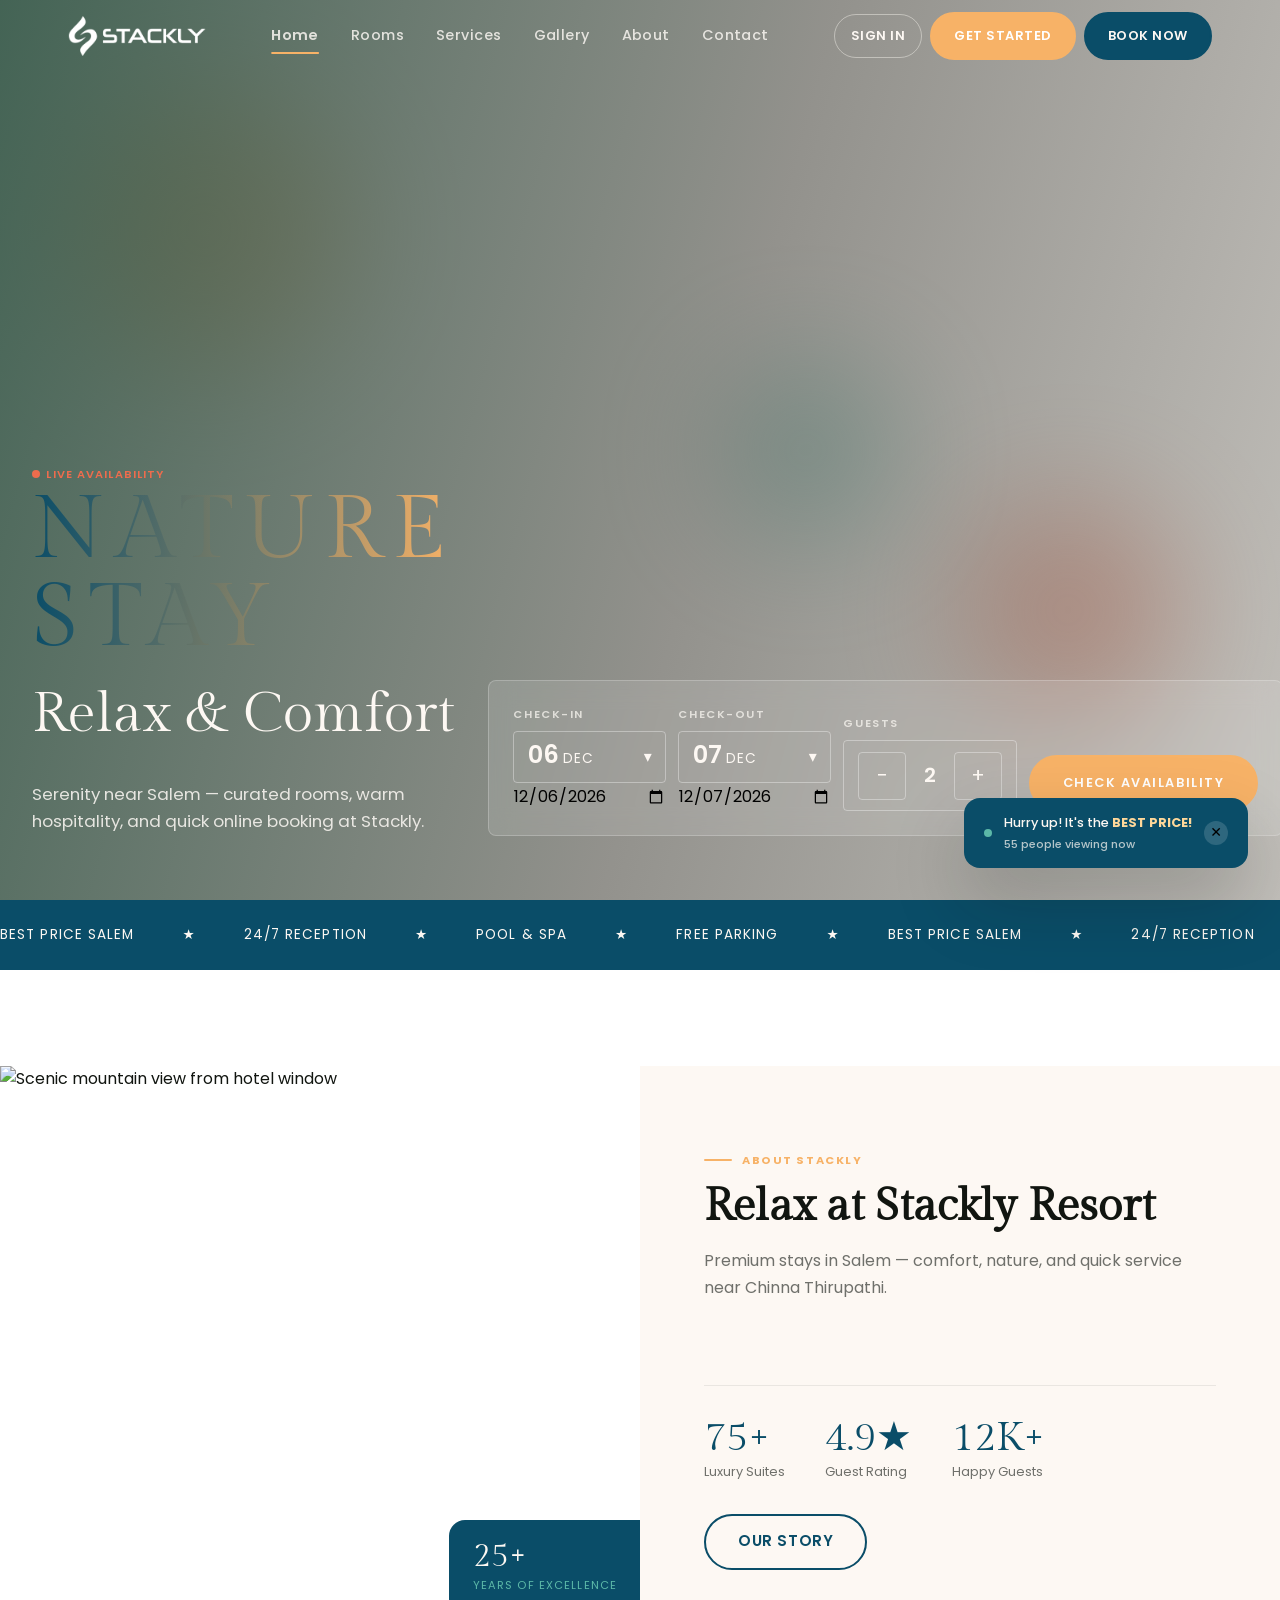
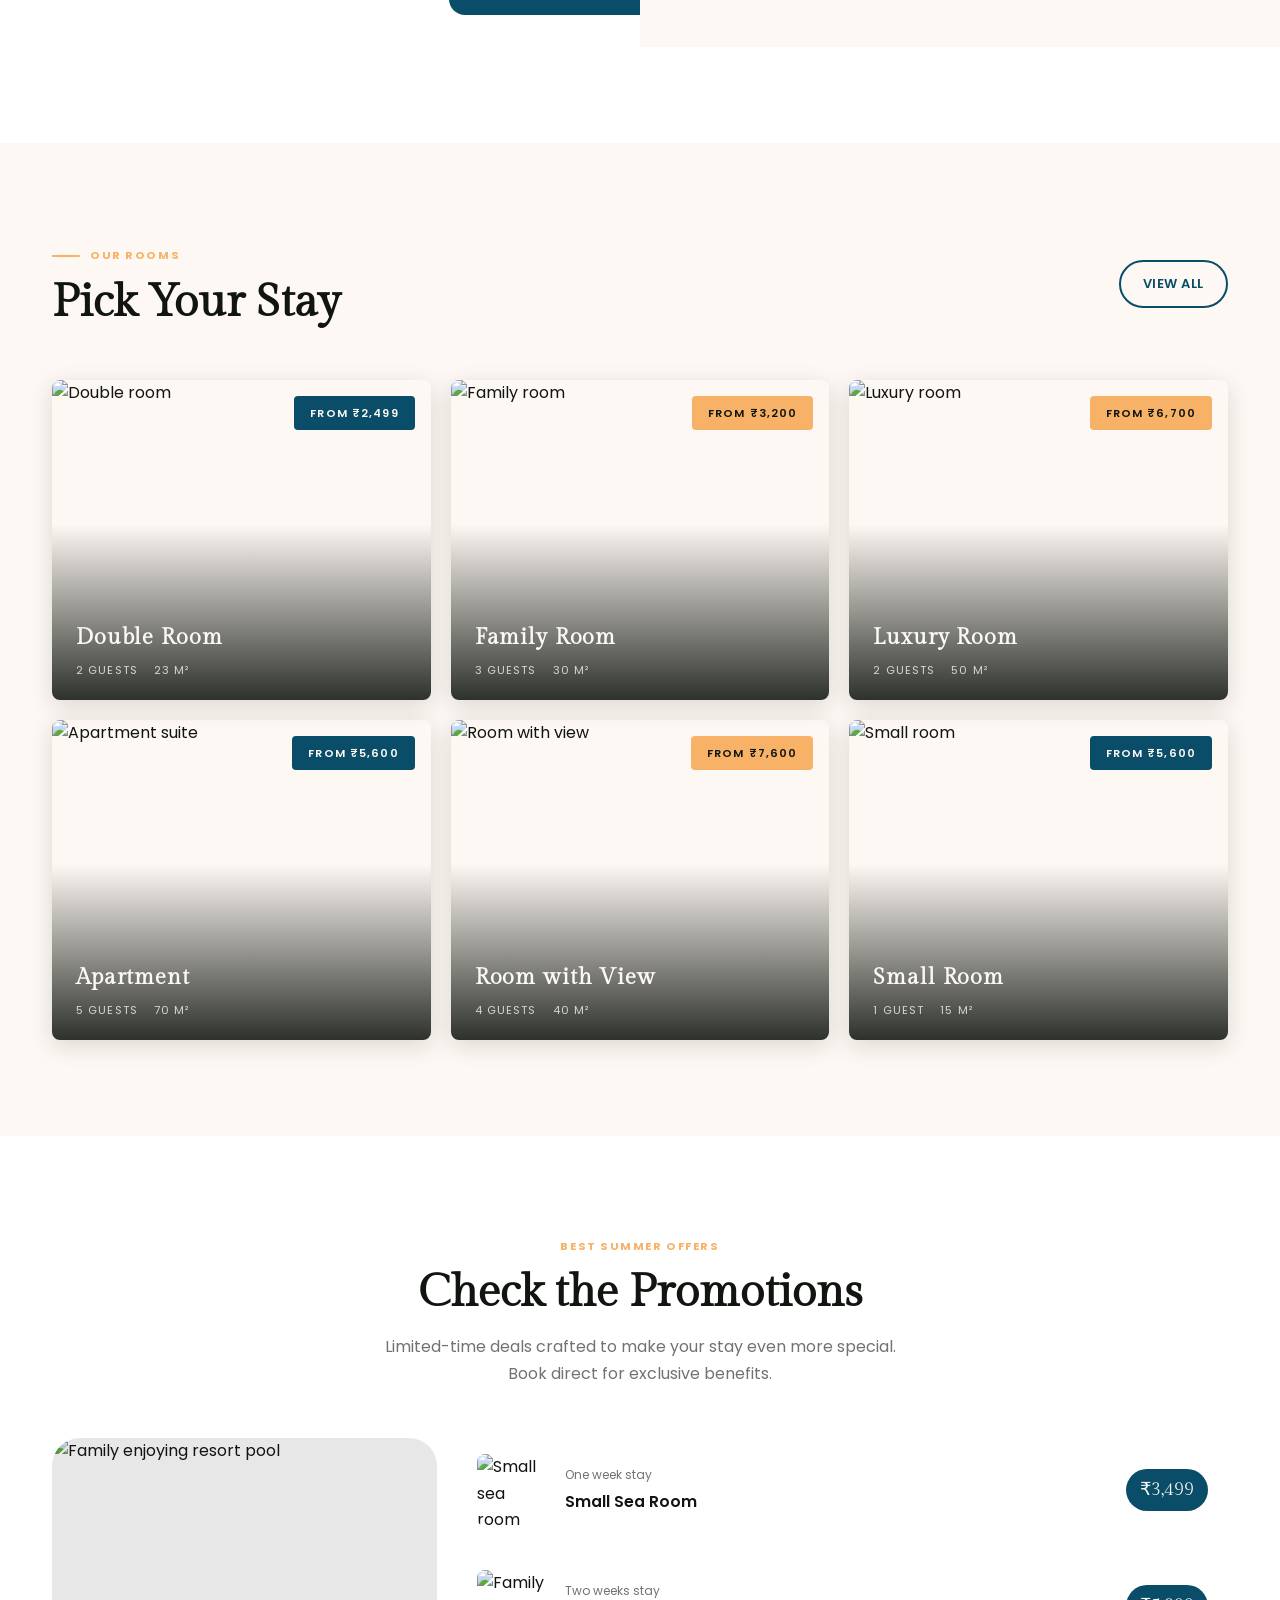
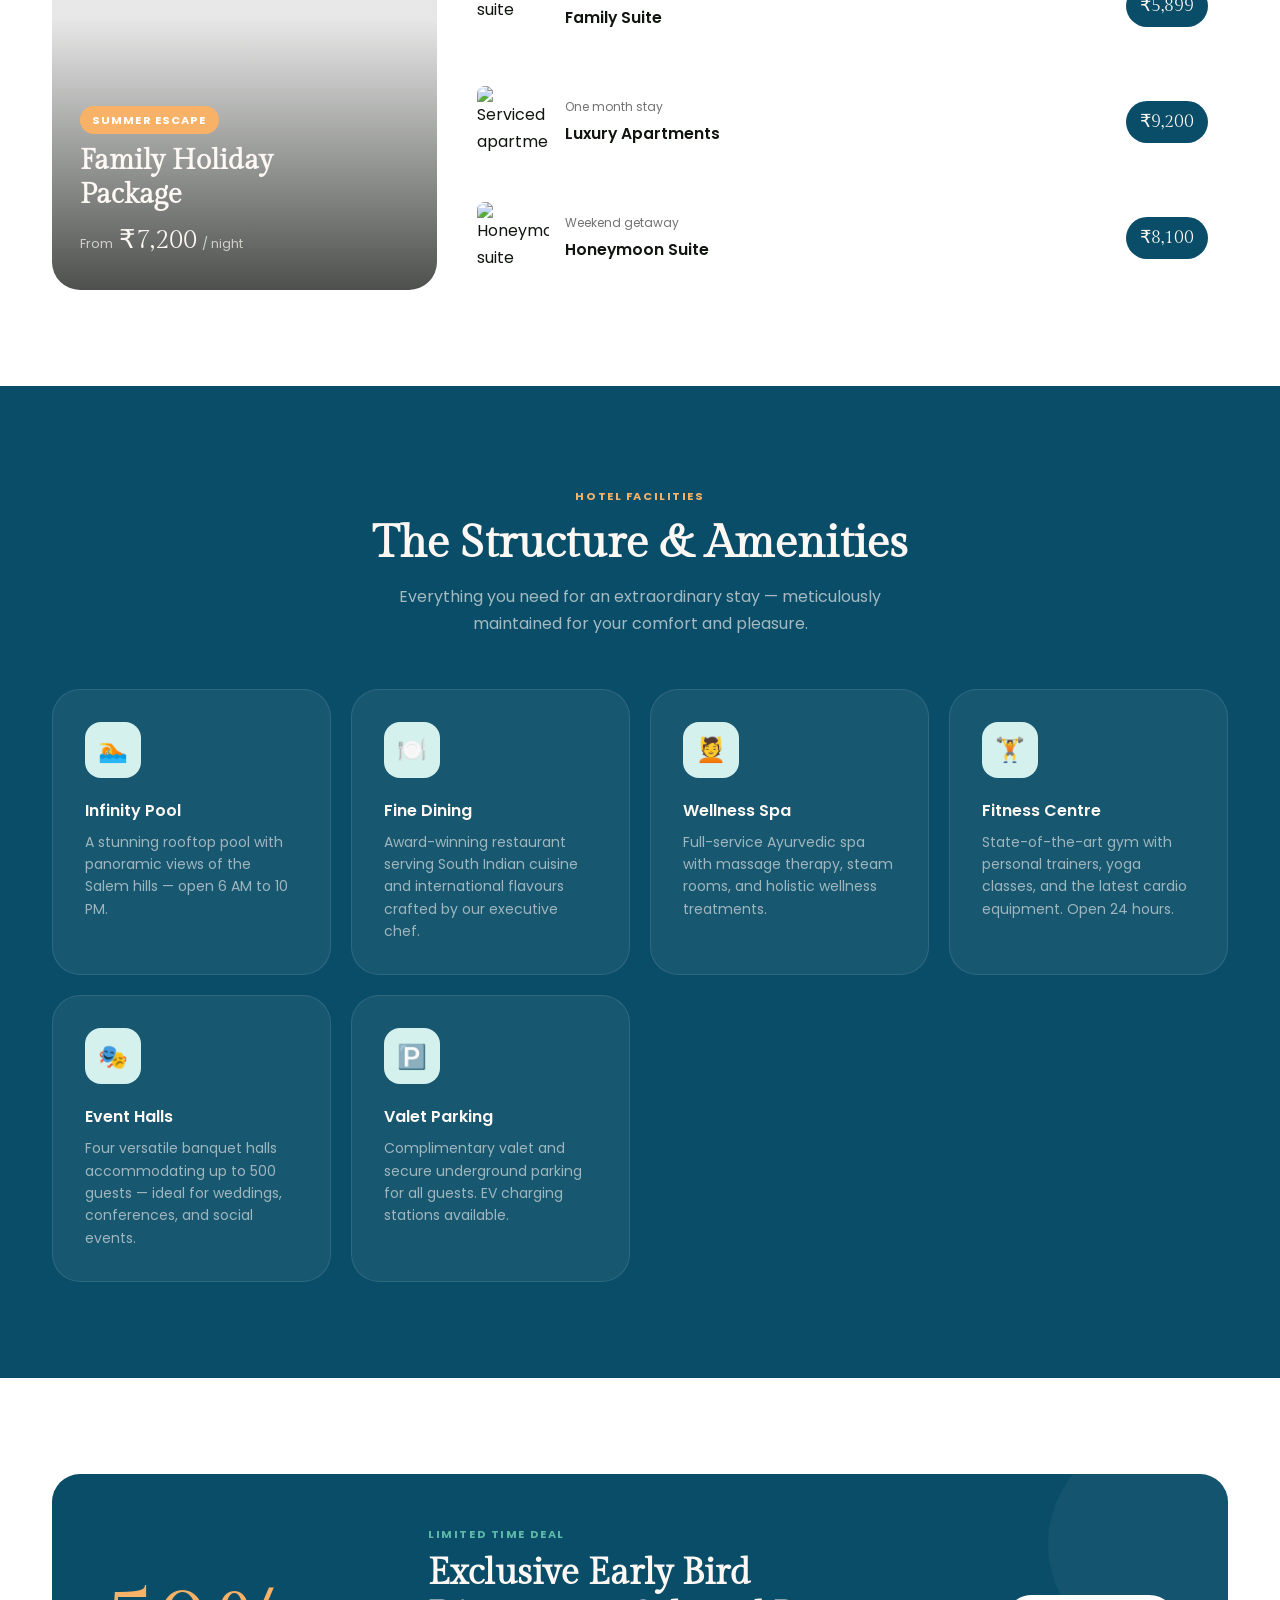
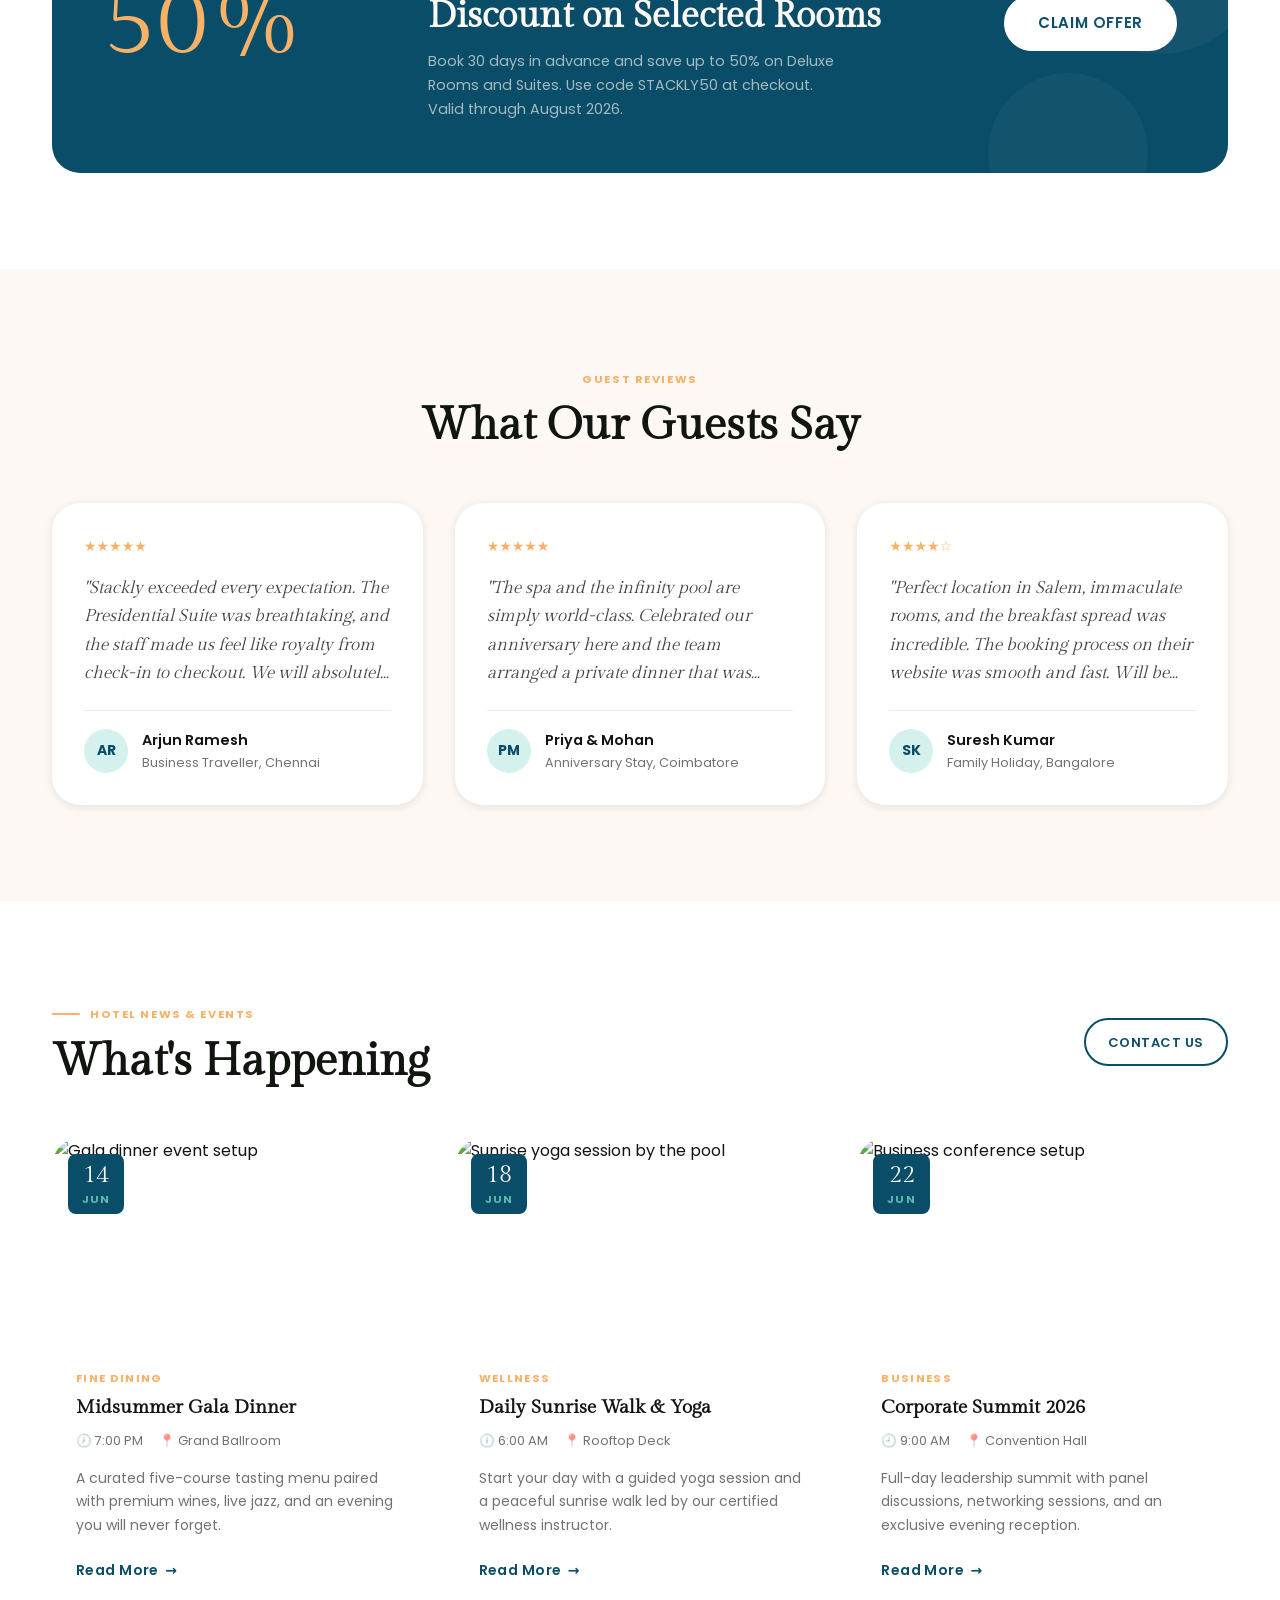
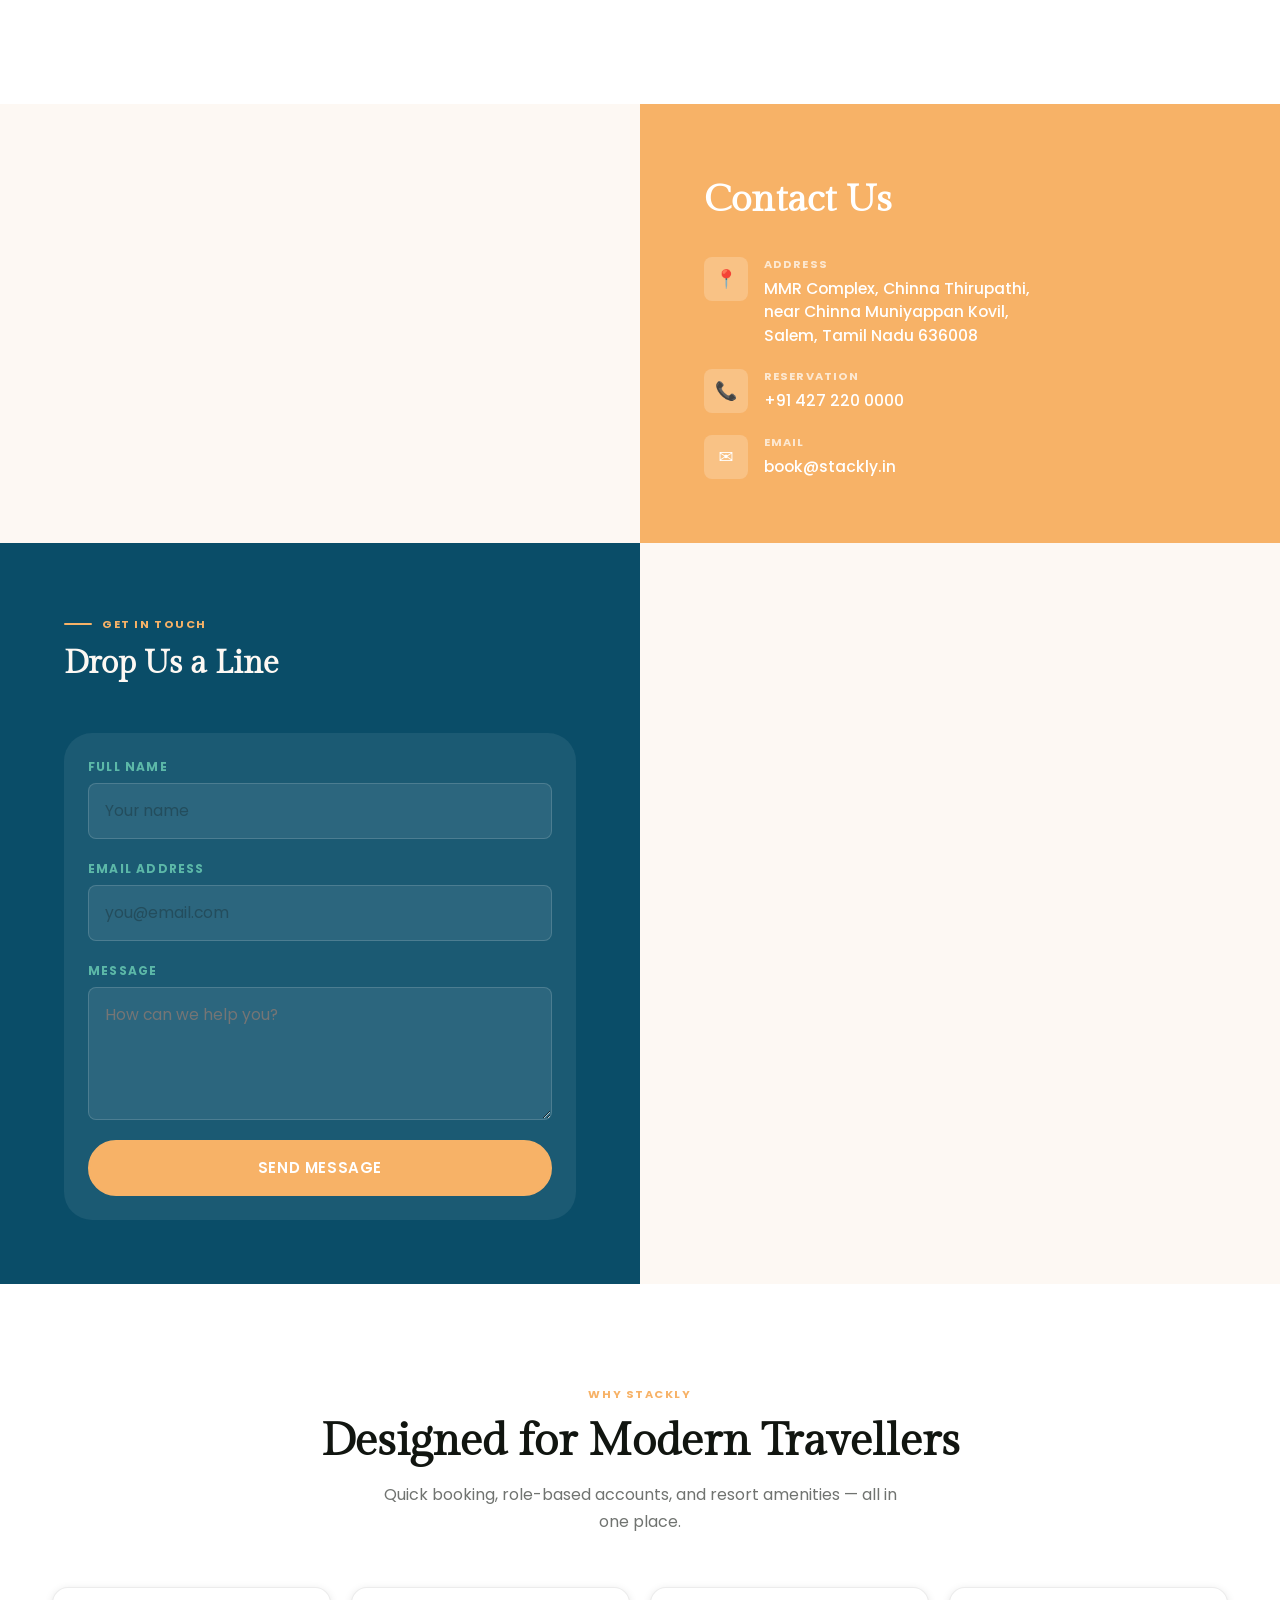
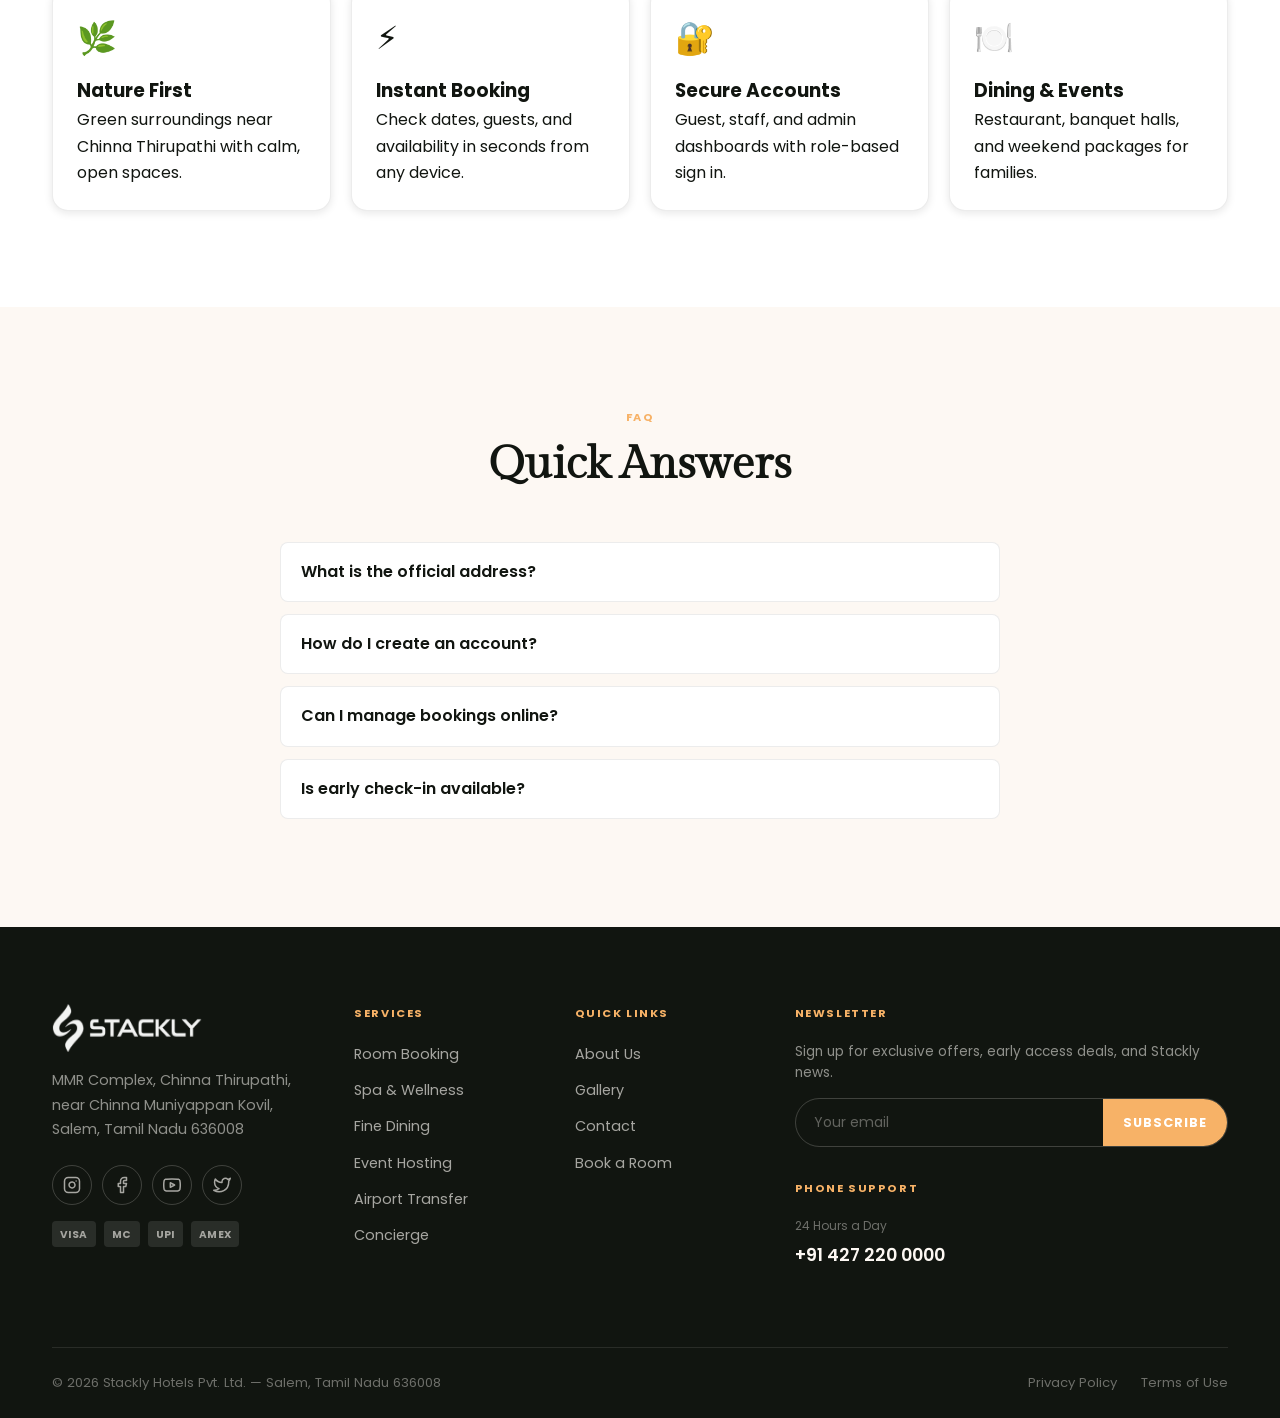
==== index.html @ 22159523 "Add files via upload" ====
<!DOCTYPE html>
<html lang="en">
<head>
  <meta charset="UTF-8" />
  <meta name="viewport" content="width=device-width, initial-scale=1.0" />
  <meta name="description" content="Stackly — Luxury hotel booking in Salem. Experience world-class comfort, fine dining, and curated stays at the best price guaranteed." />
  <meta name="theme-color" content="#0A4D68" />
  <title>Stackly — Luxury Hotel Booking, Salem</title>

  <!-- Preconnect fonts -->
  <link rel="preconnect" href="https://fonts.googleapis.com" />
  <link rel="preconnect" href="https://fonts.gstatic.com" crossorigin />

  <!-- CSS -->
  <link rel="stylesheet" href="style.css" />

  <!-- Favicon placeholder -->
  <link rel="icon" href="assets/logo.webp" type="image/webp" />

  <!-- Open Graph -->
  <meta property="og:title" content="Stackly — Luxury Hotel Booking" />
  <meta property="og:description" content="Premium stays in Salem. Book direct for the best price." />
  <meta property="og:image" content="assets/og-cover.jpg" />
  <meta property="og:type" content="website" />
</head>
<body>

<!-- ══════════════════════════════════════
     PAGE LOADER
════════════════════════════════════════ -->
<div class="page-loader" id="pageLoader" aria-hidden="true">
  <a href="index.html"><img class="page-loader__logo-img" src="assets/logo.webp" alt="Stackly" width="150" height="48" /></a>
  <div class="page-loader__bar">
    <div class="page-loader__fill"></div>
  </div>
</div>

<!-- ══════════════════════════════════════
     SCROLL PROGRESS
════════════════════════════════════════ -->
<div class="scroll-progress" id="scrollProgress" aria-hidden="true"></div>

<!-- ══════════════════════════════════════
     NAVBAR
════════════════════════════════════════ -->
<header class="navbar transparent" id="navbar" role="banner">
  <div class="navbar__inner">

    <!-- Logo -->
    <a href="index.html" class="navbar__logo" aria-label="Stackly — Home">
      <img src="assets/logo.webp" alt="Stackly" width="150" height="48" />
    </a>

    <!-- Desktop Nav -->
    <nav class="navbar__nav" aria-label="Primary navigation">
      <a href="index.html"    class="navbar__link active">Home</a>
      <a href="rooms.html"    class="navbar__link">Rooms</a>
      <a href="services.html" class="navbar__link">Services</a>
      <a href="gallery.html"  class="navbar__link">Gallery</a>
      <a href="about.html"    class="navbar__link">About</a>
      <a href="contact.html"  class="navbar__link">Contact</a>
    </nav>

    <!-- Desktop CTA + Auth -->
    <div class="navbar__cta navbar__auth" id="navAuthGuest">
      <a href="login.html" class="btn btn--ghost-nav btn--sm">Sign In</a>
      <a href="signup.html" class="btn btn--accent btn--sm">Get Started</a>
      <a href="booking.html" class="btn btn--primary btn--sm">Book Now</a>
    </div>
    <div class="navbar__auth navbar__user" id="navAuthUser">
      <span class="navbar__user-pill" id="navRolePill">guest</span>
      <a href="dashboard.html" class="btn btn--accent btn--sm" id="navDashboardLink">Dashboard</a>
      <button type="button" class="btn btn--ghost-nav btn--sm" id="navLogoutBtn">Logout</button>
    </div>

    <!-- Hamburger (mobile) -->
    <button class="navbar__burger" id="burgerBtn" aria-label="Open menu" aria-expanded="false" aria-controls="navOverlay">
      <span></span>
      <span></span>
      <span></span>
    </button>

  </div>
</header>

<!-- ══════════════════════════════════════
     MOBILE FULL-SCREEN OVERLAY
════════════════════════════════════════ -->
<div class="nav-overlay" id="navOverlay" role="dialog" aria-modal="true" aria-label="Navigation menu">
  <nav>
    <ul class="nav-overlay__list">
      <li class="nav-overlay__item">
        <a href="index.html"    class="nav-overlay__link">Home         <span>01</span></a>
      </li>
      <li class="nav-overlay__item">
        <a href="rooms.html"    class="nav-overlay__link">Rooms        <span>02</span></a>
      </li>
      <li class="nav-overlay__item">
        <a href="services.html" class="nav-overlay__link">Services     <span>03</span></a>
      </li>
      <li class="nav-overlay__item">
        <a href="gallery.html"  class="nav-overlay__link">Gallery      <span>04</span></a>
      </li>
      <li class="nav-overlay__item">
        <a href="about.html"    class="nav-overlay__link">About        <span>05</span></a>
      </li>
      <li class="nav-overlay__item">
        <a href="contact.html"  class="nav-overlay__link">Contact      <span>06</span></a>
      </li>
    </ul>
  </nav>
  <div class="nav-overlay__footer">
    <p>MMR Complex, Chinna Thirupathi, near Chinna Muniyappan Kovil, Salem, Tamil Nadu 636008</p>
    <div id="overlayAuthLinks" style="display:flex;flex-wrap:wrap;gap:0.5rem;justify-content:center;margin-bottom:0.75rem;">
      <a href="login.html" class="btn btn--ghost-nav">Sign In</a>
      <a href="signup.html" class="btn btn--accent">Get Started</a>
    </div>
    <a href="booking.html" class="btn btn--accent">Book Your Stay</a>
  </div>
</div>

<!-- ══════════════════════════════════════
     HERO (campground-style fullscreen)
════════════════════════════════════════ -->
<main id="main-content">
<section class="hero hero--fullscreen hero--camp" aria-label="Hero">

  <div class="ambient-blobs" aria-hidden="true"><span></span><span></span><span></span></div>
  <div class="hero-slideshow" aria-hidden="true">
    <div class="hero-slideshow__slide active">
      <img src="https://images.unsplash.com/photo-1504280390367-361c6d9f38f4?w=1920&q=75&auto=format&fit=crop" alt="Tent and forest at sunset" width="1920" height="1080" loading="eager" fetchpriority="high" />
    </div>
    <div class="hero-slideshow__slide">
      <img src="https://images.unsplash.com/photo-1478131143081-80f7f84b38e1?w=1920&q=75&auto=format&fit=crop" alt="Campfire under starry sky" width="1920" height="1080" loading="lazy" />
    </div>
  </div>

  <div class="container hero--camp__inner">
    <div class="hero--camp__text">
      <p class="live-badge fade-up">Live availability</p>
      <h1 class="hero--camp__line1 fade-up delay-1 shimmer-text">NATURE STAY</h1>
      <p class="hero--camp__line2 fade-up delay-2">Relax &amp; Comfort</p>
      <p class="hero--camp__desc fade-up delay-2">Serenity near Salem — curated rooms, warm hospitality, and quick online booking at Stackly.</p>
    </div>

    <form class="hero-booking fade-up delay-3" action="booking.html" method="get" aria-label="Check availability">
      <div class="hero-booking__field">
        <label for="heroCheckin">Check-in</label>
        <div class="hero-booking__box" id="openHeroCheckin" role="button" tabindex="0" aria-label="Select check-in date">
          <span><span class="day" id="heroCheckinDay">25</span> <span class="month" id="heroCheckinMonth">May</span></span>
          <span aria-hidden="true">▾</span>
        </div>
        <input type="date" id="heroCheckin" name="from" aria-hidden="true" tabindex="-1" />
      </div>
      <div class="hero-booking__field">
        <label for="heroCheckout">Check-out</label>
        <div class="hero-booking__box" id="openHeroCheckout" role="button" tabindex="0" aria-label="Select check-out date">
          <span><span class="day" id="heroCheckoutDay">26</span> <span class="month" id="heroCheckoutMonth">May</span></span>
          <span aria-hidden="true">▾</span>
        </div>
        <input type="date" id="heroCheckout" name="to" aria-hidden="true" tabindex="-1" />
      </div>
      <div class="hero-booking__field">
        <label>Guests</label>
        <div class="hero-booking__box hero-booking__guests">
          <button type="button" id="heroGuestMinus" aria-label="Decrease guests">−</button>
          <span class="count" id="heroGuestVal" aria-live="polite">2</span>
          <button type="button" id="heroGuestPlus" aria-label="Increase guests">+</button>
        </div>
        <input type="hidden" id="heroGuests" name="guests" value="2" />
      </div>
      <div class="hero-booking__field hero-booking__submit">
        <button type="submit" class="btn btn--accent">Check Availability</button>
      </div>
    </form>
  </div>
</section>

<div class="marquee" aria-hidden="true">
  <div class="marquee__track">
    <span>Best Price Salem</span><span>★</span><span>24/7 Reception</span><span>★</span><span>Pool &amp; Spa</span><span>★</span><span>Free Parking</span><span>★</span>
    <span>Best Price Salem</span><span>★</span><span>24/7 Reception</span><span>★</span><span>Pool &amp; Spa</span><span>★</span><span>Free Parking</span><span>★</span>
  </div>
</div>

<!-- ══════════════════════════════════════
     ABOUT SPLIT
════════════════════════════════════════ -->
<section class="section section--white" aria-labelledby="about-heading">
  <div class="split">

    <!-- Media -->
    <div class="split__media slide-in">
      <img
        src="https://images.unsplash.com/photo-1571896349842-33c89424de2d?w=900&q=80&auto=format&fit=crop"
        alt="Scenic mountain view from hotel window"
        width="600" height="700"
        loading="lazy"
      />
      <div class="split__badge">
        <div class="badge-title">25+</div>
        <div class="badge-sub">Years of Excellence</div>
      </div>
    </div>

    <!-- Content -->
    <div class="split__content fade-right">
      <div class="sec-header">
        <span class="sec-header__eyebrow">About Stackly</span>
        <h2 class="sec-header__title" id="about-heading">Relax at Stackly Resort</h2>
        <p class="sec-header__body">
          Premium stays in Salem — comfort, nature, and quick service near Chinna Thirupathi.
        </p>
      </div>

      <div class="split__stat-row">
        <div class="stat-item fade-up delay-1">
          <div class="number">75+</div>
          <div class="label">Luxury Suites</div>
        </div>
        <div class="stat-item fade-up delay-2">
          <div class="number">4.9★</div>
          <div class="label">Guest Rating</div>
        </div>
        <div class="stat-item fade-up delay-3">
          <div class="number">12K+</div>
          <div class="label">Happy Guests</div>
        </div>
      </div>

      <div class="mt-lg">
        <a href="about.html" class="btn btn--ghost">Our Story</a>
      </div>
    </div>

  </div>
</section>

<!-- ══════════════════════════════════════
     ROOMS SECTION
════════════════════════════════════════ -->
<section class="section section--cream" aria-labelledby="rooms-heading">
  <div class="container">

    <div class="sec-header flex-between fade-up" style="flex-wrap:wrap;gap:1rem;">
      <div>
        <span class="sec-header__eyebrow">Our Rooms</span>
        <h2 class="sec-header__title" id="rooms-heading">Pick Your Stay</h2>
      </div>
      <a href="rooms.html" class="btn btn--ghost btn--sm">View All</a>
    </div>

    <div class="room-tiles">
      <article class="room-tile fade-up delay-1">
        <a class="room-tile__link" href="rooms.html" aria-label="Double Room"></a>
        <span class="room-tile__price">From ₹2,499</span>
        <img class="room-tile__img" src="https://images.unsplash.com/photo-1611892440504-42a988e24f49?w=800&q=75&auto=format&fit=crop" alt="Double room" width="800" height="533" loading="lazy" />
        <div class="room-tile__overlay">
          <h3 class="room-tile__title">Double Room</h3>
          <div class="room-tile__meta"><span>2 Guests</span><span>23 m²</span></div>
        </div>
      </article>
      <article class="room-tile fade-up delay-2">
        <a class="room-tile__link" href="rooms.html" aria-label="Family Room"></a>
        <span class="room-tile__price room-tile__price--accent">From ₹3,200</span>
        <img class="room-tile__img" src="https://images.unsplash.com/photo-1590490360182-c33d57733427?w=800&q=75&auto=format&fit=crop" alt="Family room" width="800" height="533" loading="lazy" />
        <div class="room-tile__overlay">
          <h3 class="room-tile__title">Family Room</h3>
          <div class="room-tile__meta"><span>3 Guests</span><span>30 m²</span></div>
        </div>
      </article>
      <article class="room-tile fade-up delay-3">
        <a class="room-tile__link" href="rooms.html" aria-label="Luxury Room"></a>
        <span class="room-tile__price room-tile__price--accent">From ₹6,700</span>
        <img class="room-tile__img" src="https://images.unsplash.com/photo-1582719478250-c89cae4dc85b?w=800&q=75&auto=format&fit=crop" alt="Luxury room" width="800" height="533" loading="lazy" />
        <div class="room-tile__overlay">
          <h3 class="room-tile__title">Luxury Room</h3>
          <div class="room-tile__meta"><span>2 Guests</span><span>50 m²</span></div>
        </div>
      </article>
      <article class="room-tile fade-up delay-1">
        <a class="room-tile__link" href="rooms.html" aria-label="Apartment"></a>
        <span class="room-tile__price">From ₹5,600</span>
        <img class="room-tile__img" src="https://images.unsplash.com/photo-1522771739844-6a9f6d5f14af?w=800&q=75&auto=format&fit=crop" alt="Apartment suite" width="800" height="533" loading="lazy" />
        <div class="room-tile__overlay">
          <h3 class="room-tile__title">Apartment</h3>
          <div class="room-tile__meta"><span>5 Guests</span><span>70 m²</span></div>
        </div>
      </article>
      <article class="room-tile fade-up delay-2">
        <a class="room-tile__link" href="rooms.html" aria-label="Room with View"></a>
        <span class="room-tile__price room-tile__price--accent">From ₹7,600</span>
        <img class="room-tile__img" src="https://images.unsplash.com/photo-1596394516093-501e68adab6d?w=800&q=75&auto=format&fit=crop" alt="Room with view" width="800" height="533" loading="lazy" />
        <div class="room-tile__overlay">
          <h3 class="room-tile__title">Room with View</h3>
          <div class="room-tile__meta"><span>4 Guests</span><span>40 m²</span></div>
        </div>
      </article>
      <article class="room-tile fade-up delay-3">
        <a class="room-tile__link" href="rooms.html" aria-label="Small Room"></a>
        <span class="room-tile__price">From ₹5,600</span>
        <img class="room-tile__img" src="https://images.unsplash.com/photo-1631049307264-da0ec9d70304?w=800&q=75&auto=format&fit=crop" alt="Small room" width="800" height="533" loading="lazy" />
        <div class="room-tile__overlay">
          <h3 class="room-tile__title">Small Room</h3>
          <div class="room-tile__meta"><span>1 Guest</span><span>15 m²</span></div>
        </div>
      </article>
    </div>
  </div>
</section>

<!-- ══════════════════════════════════════
     PROMOTIONS
════════════════════════════════════════ -->
<section class="section section--white" aria-labelledby="promo-heading">
  <div class="container">

    <div class="sec-header sec-header--center fade-up">
      <span class="sec-header__eyebrow">Best Summer Offers</span>
      <h2 class="sec-header__title" id="promo-heading">Check the Promotions</h2>
      <p class="sec-header__body">Limited-time deals crafted to make your stay even more special. Book direct for exclusive benefits.</p>
    </div>

    <div class="promo-strip fade-up delay-1">

      <!-- Big promo card -->
      <div class="promo-card" style="min-height:380px;">
        <img
          class="promo-card__img"
          src="https://images.unsplash.com/photo-1520250497591-112f2f40a3f4?w=700&q=80&auto=format&fit=crop"
          alt="Family enjoying resort pool"
          width="700" height="500"
          loading="lazy"
        />
        <div class="promo-card__body">
          <span class="promo-card__tag">Summer Escape</span>
          <h3 class="promo-card__title">Family Holiday<br>Package</h3>
          <div class="promo-card__price">
            <span class="from">From</span>
            <span class="amount">₹7,200</span>
            <span class="unit">/ night</span>
          </div>
        </div>
      </div>

      <!-- List of promos -->
      <div class="promo-list">

        <div class="promo-list-item fade-right delay-1">
          <img
            class="promo-list-item__img"
            src="https://images.unsplash.com/photo-1566073771259-6a8506099945?w=200&q=80&auto=format&fit=crop"
            alt="Small sea room"
            width="72" height="72"
            loading="lazy"
          />
          <div class="promo-list-item__info">
            <div class="promo-list-item__duration">One week stay</div>
            <div class="promo-list-item__name">Small Sea Room</div>
          </div>
          <div class="promo-list-item__price">₹3,499</div>
        </div>

        <div class="promo-list-item fade-right delay-2">
          <img
            class="promo-list-item__img"
            src="https://images.unsplash.com/photo-1540518614846-7eded433c457?w=200&q=80&auto=format&fit=crop"
            alt="Family suite"
            width="72" height="72"
            loading="lazy"
          />
          <div class="promo-list-item__info">
            <div class="promo-list-item__duration">Two weeks stay</div>
            <div class="promo-list-item__name">Family Suite</div>
          </div>
          <div class="promo-list-item__price">₹5,899</div>
        </div>

        <div class="promo-list-item fade-right delay-3">
          <img
            class="promo-list-item__img"
            src="https://images.unsplash.com/photo-1484154218962-a197022b5858?w=200&q=80&auto=format&fit=crop"
            alt="Serviced apartment"
            width="72" height="72"
            loading="lazy"
          />
          <div class="promo-list-item__info">
            <div class="promo-list-item__duration">One month stay</div>
            <div class="promo-list-item__name">Luxury Apartments</div>
          </div>
          <div class="promo-list-item__price">₹9,200</div>
        </div>

        <div class="promo-list-item fade-right delay-4">
          <img
            class="promo-list-item__img"
            src="https://images.unsplash.com/photo-1578683010236-d716f9a3f461?w=200&q=80&auto=format&fit=crop"
            alt="Honeymoon suite"
            width="72" height="72"
            loading="lazy"
          />
          <div class="promo-list-item__info">
            <div class="promo-list-item__duration">Weekend getaway</div>
            <div class="promo-list-item__name">Honeymoon Suite</div>
          </div>
          <div class="promo-list-item__price">₹8,100</div>
        </div>

      </div>
    </div>
  </div>
</section>

<!-- ══════════════════════════════════════
     FACILITIES
════════════════════════════════════════ -->
<section class="section section--dark" aria-labelledby="facilities-heading">
  <div class="container">

    <div class="sec-header sec-header--center sec-header--dark fade-up">
      <span class="sec-header__eyebrow">Hotel Facilities</span>
      <h2 class="sec-header__title" id="facilities-heading">The Structure & Amenities</h2>
      <p class="sec-header__body">Everything you need for an extraordinary stay — meticulously maintained for your comfort and pleasure.</p>
    </div>

    <div class="facility-grid">

      <div class="facility-card fade-up delay-1" style="background:rgba(255,255,255,0.06);border-color:rgba(255,255,255,0.1);">
        <div class="facility-card__icon">🏊</div>
        <div class="facility-card__name" style="color:var(--clr-cream)">Infinity Pool</div>
        <div class="facility-card__desc" style="color:rgba(248,245,240,0.60)">A stunning rooftop pool with panoramic views of the Salem hills — open 6 AM to 10 PM.</div>
      </div>

      <div class="facility-card fade-up delay-2" style="background:rgba(255,255,255,0.06);border-color:rgba(255,255,255,0.1);">
        <div class="facility-card__icon">🍽️</div>
        <div class="facility-card__name" style="color:var(--clr-cream)">Fine Dining</div>
        <div class="facility-card__desc" style="color:rgba(248,245,240,0.60)">Award-winning restaurant serving South Indian cuisine and international flavours crafted by our executive chef.</div>
      </div>

      <div class="facility-card fade-up delay-3" style="background:rgba(255,255,255,0.06);border-color:rgba(255,255,255,0.1);">
        <div class="facility-card__icon">💆</div>
        <div class="facility-card__name" style="color:var(--clr-cream)">Wellness Spa</div>
        <div class="facility-card__desc" style="color:rgba(248,245,240,0.60)">Full-service Ayurvedic spa with massage therapy, steam rooms, and holistic wellness treatments.</div>
      </div>

      <div class="facility-card fade-up delay-1" style="background:rgba(255,255,255,0.06);border-color:rgba(255,255,255,0.1);">
        <div class="facility-card__icon">🏋️</div>
        <div class="facility-card__name" style="color:var(--clr-cream)">Fitness Centre</div>
        <div class="facility-card__desc" style="color:rgba(248,245,240,0.60)">State-of-the-art gym with personal trainers, yoga classes, and the latest cardio equipment. Open 24 hours.</div>
      </div>

      <div class="facility-card fade-up delay-2" style="background:rgba(255,255,255,0.06);border-color:rgba(255,255,255,0.1);">
        <div class="facility-card__icon">🎭</div>
        <div class="facility-card__name" style="color:var(--clr-cream)">Event Halls</div>
        <div class="facility-card__desc" style="color:rgba(248,245,240,0.60)">Four versatile banquet halls accommodating up to 500 guests — ideal for weddings, conferences, and social events.</div>
      </div>

      <div class="facility-card fade-up delay-3" style="background:rgba(255,255,255,0.06);border-color:rgba(255,255,255,0.1);">
        <div class="facility-card__icon">🅿️</div>
        <div class="facility-card__name" style="color:var(--clr-cream)">Valet Parking</div>
        <div class="facility-card__desc" style="color:rgba(248,245,240,0.60)">Complimentary valet and secure underground parking for all guests. EV charging stations available.</div>
      </div>

    </div>
  </div>
</section>

<!-- ══════════════════════════════════════
     OFFER BANNER (50% OFF)
════════════════════════════════════════ -->
<section class="section section--white" aria-label="Special offer">
  <div class="container">
    <div class="offer-banner fade-up">

      <div class="offer-banner__discount" aria-label="50 percent off">50%</div>

      <div class="offer-banner__text">
        <p class="eyebrow">Limited Time Deal</p>
        <h2 class="title">Exclusive Early Bird<br>Discount on Selected Rooms</h2>
        <p class="body">Book 30 days in advance and save up to 50% on Deluxe Rooms and Suites. Use code STACKLY50 at checkout. Valid through August 2026.</p>
      </div>

      <div class="offer-banner__actions" style="flex-shrink:0;">
        <a href="booking.html" class="btn btn--white">Claim Offer</a>
      </div>

    </div>
  </div>
</section>

<!-- ══════════════════════════════════════
     TESTIMONIALS / REVIEWS
════════════════════════════════════════ -->
<section class="section section--cream" aria-labelledby="reviews-heading">
  <div class="container">

    <div class="sec-header sec-header--center fade-up">
      <span class="sec-header__eyebrow">Guest Reviews</span>
      <h2 class="sec-header__title" id="reviews-heading">What Our Guests Say</h2>
    </div>

    <div class="grid-3">

      <div class="review-card fade-up delay-1">
        <div class="review-card__stars" aria-label="5 stars">★★★★★</div>
        <p class="review-card__text">"Stackly exceeded every expectation. The Presidential Suite was breathtaking, and the staff made us feel like royalty from check-in to checkout. We will absolutely return."</p>
        <div class="review-card__author">
          <div class="review-card__avatar review-card__avatar--placeholder" aria-hidden="true">AR</div>
          <div>
            <div class="review-card__name">Arjun Ramesh</div>
            <div class="review-card__role">Business Traveller, Chennai</div>
          </div>
        </div>
      </div>

      <div class="review-card fade-up delay-2">
        <div class="review-card__stars" aria-label="5 stars">★★★★★</div>
        <p class="review-card__text">"The spa and the infinity pool are simply world-class. Celebrated our anniversary here and the team arranged a private dinner that was utterly magical. Highly recommended."</p>
        <div class="review-card__author">
          <div class="review-card__avatar review-card__avatar--placeholder" aria-hidden="true">PM</div>
          <div>
            <div class="review-card__name">Priya & Mohan</div>
            <div class="review-card__role">Anniversary Stay, Coimbatore</div>
          </div>
        </div>
      </div>

      <div class="review-card fade-up delay-3">
        <div class="review-card__stars" aria-label="4 stars">★★★★☆</div>
        <p class="review-card__text">"Perfect location in Salem, immaculate rooms, and the breakfast spread was incredible. The booking process on their website was smooth and fast. Will be back soon!"</p>
        <div class="review-card__author">
          <div class="review-card__avatar review-card__avatar--placeholder" aria-hidden="true">SK</div>
          <div>
            <div class="review-card__name">Suresh Kumar</div>
            <div class="review-card__role">Family Holiday, Bangalore</div>
          </div>
        </div>
      </div>

    </div>
  </div>
</section>

<!-- ══════════════════════════════════════
     NEWS & EVENTS
════════════════════════════════════════ -->
<section class="section section--white" aria-labelledby="events-heading">
  <div class="container">

    <div class="sec-header flex-between fade-up" style="flex-wrap:wrap;gap:1rem;">
      <div>
        <span class="sec-header__eyebrow">Hotel News &amp; Events</span>
        <h2 class="sec-header__title" id="events-heading">What's Happening</h2>
      </div>
      <a href="contact.html" class="btn btn--ghost btn--sm">Contact Us</a>
    </div>

    <div class="grid-3">

      <article class="event-card fade-up delay-1">
        <div class="event-card__media">
          <img
            src="https://images.unsplash.com/photo-1511795409834-ef04bbd61622?w=700&q=80&auto=format&fit=crop"
            alt="Gala dinner event setup"
            width="700" height="394"
            loading="lazy"
          />
          <div class="event-card__date-chip">
            <span class="day">14</span>
            <span class="month">Jun</span>
          </div>
        </div>
        <div class="event-card__body">
          <div class="event-card__category">Fine Dining</div>
          <h3 class="event-card__title">Midsummer Gala Dinner</h3>
          <div class="event-card__meta">
            <span>🕖 7:00 PM</span>
            <span>📍 Grand Ballroom</span>
          </div>
          <p class="event-card__excerpt">A curated five-course tasting menu paired with premium wines, live jazz, and an evening you will never forget.</p>
          <a href="contact.html" class="read-more-link">Read More <span>→</span></a>
        </div>
      </article>

      <article class="event-card fade-up delay-2">
        <div class="event-card__media">
          <img
            src="https://images.unsplash.com/photo-1593693397690-362cb9666fc2?w=700&q=80&auto=format&fit=crop"
            alt="Sunrise yoga session by the pool"
            width="700" height="394"
            loading="lazy"
          />
          <div class="event-card__date-chip">
            <span class="day">18</span>
            <span class="month">Jun</span>
          </div>
        </div>
        <div class="event-card__body">
          <div class="event-card__category">Wellness</div>
          <h3 class="event-card__title">Daily Sunrise Walk &amp; Yoga</h3>
          <div class="event-card__meta">
            <span>🕕 6:00 AM</span>
            <span>📍 Rooftop Deck</span>
          </div>
          <p class="event-card__excerpt">Start your day with a guided yoga session and a peaceful sunrise walk led by our certified wellness instructor.</p>
          <a href="contact.html" class="read-more-link">Read More <span>→</span></a>
        </div>
      </article>

      <article class="event-card fade-up delay-3">
        <div class="event-card__media">
          <img
            src="https://images.unsplash.com/photo-1540575467063-178a50c2df87?w=700&q=80&auto=format&fit=crop"
            alt="Business conference setup"
            width="700" height="394"
            loading="lazy"
          />
          <div class="event-card__date-chip">
            <span class="day">22</span>
            <span class="month">Jun</span>
          </div>
        </div>
        <div class="event-card__body">
          <div class="event-card__category">Business</div>
          <h3 class="event-card__title">Corporate Summit 2026</h3>
          <div class="event-card__meta">
            <span>🕘 9:00 AM</span>
            <span>📍 Convention Hall</span>
          </div>
          <p class="event-card__excerpt">Full-day leadership summit with panel discussions, networking sessions, and an exclusive evening reception.</p>
          <a href="contact.html" class="read-more-link">Read More <span>→</span></a>
        </div>
      </article>

    </div>
  </div>
</section>

<!-- ══════════════════════════════════════
     CONTACT / MAP SPLIT
════════════════════════════════════════ -->
<section class="section section--flush-top section--flush-bot" aria-labelledby="contact-heading">
  <div class="contact-split">

    <!-- Map -->
    <div class="contact-split__map fade-left">
      <iframe
        title="Stackly Hotel location on Google Maps"
        src="https://www.google.com/maps/embed?pb=!1m18!1m12!1m3!1d3906.5!2d78.15!3d11.65!2m3!1f0!2f0!3f0!3m2!1i1024!2i768!4f13.1!3m3!1m2!1s0x3babf0!2sChinna%20Thirupathi!5e0!3m2!1sen!2sin!4v1"
        loading="lazy"
        allowfullscreen
        referrerpolicy="no-referrer-when-downgrade"
      ></iframe>
    </div>

    <!-- Contact info -->
    <div class="contact-split__info fade-right">
      <h2 id="contact-heading">Contact Us</h2>
      <div class="contact-detail">

        <div class="contact-detail__item">
          <div class="contact-detail__icon">📍</div>
          <div>
            <div class="contact-detail__label">Address</div>
            <div class="contact-detail__value">MMR Complex, Chinna Thirupathi,<br>near Chinna Muniyappan Kovil,<br>Salem, Tamil Nadu 636008</div>
          </div>
        </div>

        <div class="contact-detail__item">
          <div class="contact-detail__icon">📞</div>
          <div>
            <div class="contact-detail__label">Reservation</div>
            <div class="contact-detail__value">
              <a href="tel:+914272200000" style="color:white;">+91 427 220 0000</a>
            </div>
          </div>
        </div>

        <div class="contact-detail__item">
          <div class="contact-detail__icon">✉️</div>
          <div>
            <div class="contact-detail__label">Email</div>
            <div class="contact-detail__value">
              <a href="mailto:book@stackly.in" style="color:white;">book@stackly.in</a>
            </div>
          </div>
        </div>

      </div>
    </div>

    <!-- Drop a Line form -->
    <div class="contact-drop" style="grid-column: span 1;">
      <div class="sec-header sec-header--dark fade-up">
        <span class="sec-header__eyebrow">Get In Touch</span>
        <h2 class="sec-header__title" style="font-size:clamp(1.5rem,2.5vw,2rem);">Drop Us a Line</h2>
      </div>

      <div class="booking-form" style="background:rgba(255,255,255,0.07);box-shadow:none;padding:1.5rem;">
        <div class="form-grid" style="grid-template-columns:1fr;">

          <div class="form-group">
            <label class="form-label" for="contactName" style="color:var(--clr-sage);">Full Name</label>
            <input class="form-input" id="contactName" type="text" placeholder="Your name" style="background:rgba(255,255,255,0.08);color:var(--clr-cream);border-color:rgba(255,255,255,0.15);" />
          </div>

          <div class="form-group">
            <label class="form-label" for="contactEmail" style="color:var(--clr-sage);">Email Address</label>
            <input class="form-input" id="contactEmail" type="email" placeholder="you@email.com" style="background:rgba(255,255,255,0.08);color:var(--clr-cream);border-color:rgba(255,255,255,0.15);" />
          </div>

          <div class="form-group">
            <label class="form-label" for="contactMsg" style="color:var(--clr-sage);">Message</label>
            <textarea class="form-textarea" id="contactMsg" placeholder="How can we help you?" rows="4" style="background:rgba(255,255,255,0.08);color:var(--clr-cream);border-color:rgba(255,255,255,0.15);"></textarea>
          </div>

          <button class="btn btn--accent w-full" id="contactSubmit" type="button">Send Message</button>

        </div>
      </div>
    </div>

  </div>
</section>

<!-- WHY CHOOSE US -->
<section class="section section--white" aria-labelledby="why-heading">
  <div class="container">
    <div class="sec-header sec-header--center fade-up">
      <span class="sec-header__eyebrow">Why Stackly</span>
      <h2 class="sec-header__title" id="why-heading">Designed for Modern Travellers</h2>
      <p class="sec-header__body">Quick booking, role-based accounts, and resort amenities — all in one place.</p>
    </div>
    <div class="feature-grid stagger-children">
      <article class="feature-card"><div class="feature-card__icon">🌿</div><h3>Nature First</h3><p>Green surroundings near Chinna Thirupathi with calm, open spaces.</p></article>
      <article class="feature-card"><div class="feature-card__icon">⚡</div><h3>Instant Booking</h3><p>Check dates, guests, and availability in seconds from any device.</p></article>
      <article class="feature-card"><div class="feature-card__icon">🔐</div><h3>Secure Accounts</h3><p>Guest, staff, and admin dashboards with role-based sign in.</p></article>
      <article class="feature-card"><div class="feature-card__icon">🍽️</div><h3>Dining &amp; Events</h3><p>Restaurant, banquet halls, and weekend packages for families.</p></article>
    </div>
  </div>
</section>

<!-- FAQ -->
<section class="section section--cream" aria-labelledby="faq-heading">
  <div class="container">
    <div class="sec-header sec-header--center fade-up">
      <span class="sec-header__eyebrow">FAQ</span>
      <h2 class="sec-header__title" id="faq-heading">Quick Answers</h2>
    </div>
    <div class="faq-list fade-up delay-1">
      <details class="faq-item"><summary>What is the official address?</summary><div class="faq-item__body">MMR Complex, Chinna Thirupathi, near Chinna Muniyappan Kovil, Salem, Tamil Nadu 636008.</div></details>
      <details class="faq-item"><summary>How do I create an account?</summary><div class="faq-item__body">Click <strong>Get Started</strong> on the home page, choose Guest or Staff role, and sign up. Admins use the demo admin login.</div></details>
      <details class="faq-item"><summary>Can I manage bookings online?</summary><div class="faq-item__body">Yes — after sign in, open your dashboard to view bookings, profile, and offers (guest) or operations (staff/admin).</div></details>
      <details class="faq-item"><summary>Is early check-in available?</summary><div class="faq-item__body">Subject to availability. Contact reception or note it in your booking form.</div></details>
    </div>
  </div>
</section>

</main>

<!-- ══════════════════════════════════════
     FOOTER
════════════════════════════════════════ -->
<footer class="footer" role="contentinfo">
  <div class="container">

    <div class="footer__top">

      <!-- Brand -->
      <div class="footer__brand">
        <a href="index.html"><img class="footer__logo" src="assets/logo.webp" alt="Stackly" width="150" height="48" loading="lazy" /></a>
        <p>MMR Complex, Chinna Thirupathi, near Chinna Muniyappan Kovil, Salem, Tamil Nadu 636008</p>
        <div class="footer__social" aria-label="Social media links">
          <a href="#" class="footer__social-link" aria-label="Instagram">
            <svg width="18" height="18" viewBox="0 0 24 24" fill="none" stroke="currentColor" stroke-width="2" stroke-linecap="round" stroke-linejoin="round" aria-hidden="true"><rect x="2" y="2" width="20" height="20" rx="5"/><path d="M16 11.37A4 4 0 1 1 12.63 8 4 4 0 0 1 16 11.37z"/><line x1="17.5" y1="6.5" x2="17.51" y2="6.5"/></svg>
          </a>
          <a href="#" class="footer__social-link" aria-label="Facebook">
            <svg width="18" height="18" viewBox="0 0 24 24" fill="none" stroke="currentColor" stroke-width="2" stroke-linecap="round" stroke-linejoin="round" aria-hidden="true"><path d="M18 2h-3a5 5 0 0 0-5 5v3H7v4h3v8h4v-8h3l1-4h-4V7a1 1 0 0 1 1-1h3z"/></svg>
          </a>
          <a href="#" class="footer__social-link" aria-label="YouTube">
            <svg width="18" height="18" viewBox="0 0 24 24" fill="none" stroke="currentColor" stroke-width="2" stroke-linecap="round" stroke-linejoin="round" aria-hidden="true"><path d="M22.54 6.42a2.78 2.78 0 0 0-1.95-1.97C18.88 4 12 4 12 4s-6.88 0-8.59.45A2.78 2.78 0 0 0 1.46 6.42 29 29 0 0 0 1 12a29 29 0 0 0 .46 5.58 2.78 2.78 0 0 0 1.95 1.97C5.12 20 12 20 12 20s6.88 0 8.59-.45a2.78 2.78 0 0 0 1.96-1.97A29 29 0 0 0 23 12a29 29 0 0 0-.46-5.58z"/><polygon points="9.75 15.02 15.5 12 9.75 8.98 9.75 15.02"/></svg>
          </a>
          <a href="#" class="footer__social-link" aria-label="Twitter / X">
            <svg width="18" height="18" viewBox="0 0 24 24" fill="none" stroke="currentColor" stroke-width="2" stroke-linecap="round" stroke-linejoin="round" aria-hidden="true"><path d="M23 3a10.9 10.9 0 0 1-3.14 1.53 4.48 4.48 0 0 0-7.86 3v1A10.66 10.66 0 0 1 3 4s-4 9 5 13a11.64 11.64 0 0 1-7 2c9 5 20 0 20-11.5a4.5 4.5 0 0 0-.08-.83A7.72 7.72 0 0 0 23 3z"/></svg>
          </a>
        </div>
        <div class="payment-icons" aria-label="Accepted payment methods">
          <span class="payment-icon">VISA</span>
          <span class="payment-icon">MC</span>
          <span class="payment-icon">UPI</span>
          <span class="payment-icon">AMEX</span>
        </div>
      </div>

      <!-- Services -->
      <div>
        <div class="footer__col-title">Services</div>
        <ul class="footer__links">
          <li><a href="rooms.html"    class="footer__link">Room Booking</a></li>
          <li><a href="services.html" class="footer__link">Spa &amp; Wellness</a></li>
          <li><a href="services.html" class="footer__link">Fine Dining</a></li>
          <li><a href="services.html" class="footer__link">Event Hosting</a></li>
          <li><a href="services.html" class="footer__link">Airport Transfer</a></li>
          <li><a href="services.html" class="footer__link">Concierge</a></li>
        </ul>
      </div>

      <!-- Quick Links -->
      <div>
        <div class="footer__col-title">Quick Links</div>
        <ul class="footer__links">
          <li><a href="about.html"   class="footer__link">About Us</a></li>
          <li><a href="gallery.html" class="footer__link">Gallery</a></li>
          <li><a href="contact.html" class="footer__link">Contact</a></li>
          <li><a href="booking.html" class="footer__link">Book a Room</a></li>
        </ul>
      </div>

      <!-- Newsletter -->
      <div>
        <div class="footer__col-title">Newsletter</div>
        <div class="footer__newsletter">
          <p>Sign up for exclusive offers, early access deals, and Stackly news.</p>
          <div class="newsletter-form" role="form" aria-label="Newsletter signup">
            <input type="email" id="newsletterEmail" placeholder="Your email" aria-label="Email for newsletter" />
            <button type="button" id="newsletterSubmit" aria-label="Subscribe to newsletter">Subscribe</button>
          </div>
        </div>

        <div style="margin-top:2rem;">
          <div class="footer__col-title">Phone Support</div>
          <p style="font-size:0.75rem;color:rgba(248,245,240,0.4);margin-bottom:0.35rem;">24 Hours a Day</p>
          <a href="tel:+914272200000" style="font-size:1.1rem;font-weight:600;color:var(--clr-cream);">+91 427 220 0000</a>
        </div>
      </div>

    </div>

    <div class="footer__bottom">
      <p>© 2026 Stackly Hotels Pvt. Ltd. — Salem, Tamil Nadu 636008</p>
      <div class="footer__bottom-links">
        <a href="privacy.html" class="footer__bottom-link">Privacy Policy</a>
        <a href="terms.html" class="footer__bottom-link">Terms of Use</a>
      </div>
    </div>

  </div>
</footer>

<!-- ══════════════════════════════════════
     URGENCY TICKER
════════════════════════════════════════ -->
<div class="urgency-ticker" id="urgencyTicker" role="status" aria-live="polite" aria-label="Booking urgency notice">
  <div class="urgency-ticker__dot" aria-hidden="true"></div>
  <div class="urgency-ticker__text">
    Hurry up! It's the <strong>BEST PRICE!</strong>
    <br><span style="font-size:0.7rem;opacity:0.7;" id="tickerCount">54 people viewing now</span>
  </div>
  <button class="urgency-ticker__close" id="tickerClose" aria-label="Dismiss notice">✕</button>
</div>

<!-- ══════════════════════════════════════
     BACK TO TOP
════════════════════════════════════════ -->
<button class="back-to-top" id="backToTop" aria-label="Scroll back to top">
  <svg width="18" height="18" viewBox="0 0 24 24" fill="none" stroke="currentColor" stroke-width="2.5" stroke-linecap="round" stroke-linejoin="round" aria-hidden="true">
    <polyline points="18 15 12 9 6 15"></polyline>
  </svg>
</button>

<!-- ══════════════════════════════════════
     TOAST CONTAINER
════════════════════════════════════════ -->
<div class="toast-container" id="toastContainer" aria-live="assertive" aria-atomic="true"></div>

<script src="scripts/auth.js" defer></script>
<script src="scripts/app.js" defer></script>

</body>
</html>
---- style.css ----
/* ============================================================
   STACKLY — Hotel Booking | Master Stylesheet
   Pure CSS3 · Mobile-First · Ultra-Modern
   ============================================================ */

/* ── Google Fonts ─────────────────────────────────────────── */
@import url('https://fonts.googleapis.com/css2?family=Gilda+Display&family=Poppins:wght@300;400;500;600;700&display=swap');

/* ── CSS Custom Properties ───────────────────────────────── */
:root {
  /* Brand Palette — resort luxury */
  --clr-forest:      #0A4D68;
  --clr-forest-mid:  #083D52;
  --clr-forest-lt:   #1A6B8C;
  --clr-sage:        #5CB8A8;
  --clr-sage-pale:   #D4F1ED;
  --clr-amber:       #F7B267;
  --clr-amber-lt:    #FFD89A;
  --clr-coral:       #EE6C4D;
  --clr-cream:       #FDF8F3;
  --clr-white:       #FFFFFF;
  --clr-ink:         #111510;
  --clr-ink-80:      rgba(17, 21, 16, 0.80);
  --clr-ink-60:      rgba(17, 21, 16, 0.60);
  --clr-ink-30:      rgba(17, 21, 16, 0.30);
  --clr-ink-10:      rgba(17, 21, 16, 0.08);
  --clr-overlay:     rgba(17, 21, 16, 0.55);
  --clr-overlay-lt:  rgba(17, 21, 16, 0.30);

  /* Typography */
  --font-display:  'Gilda Display', Georgia, serif;
  --font-serif:    'Gilda Display', Georgia, serif;
  --font-body:     'Poppins', system-ui, sans-serif;

  /* Spacing Scale */
  --sp-xs:   0.375rem;
  --sp-sm:   0.75rem;
  --sp-md:   1.25rem;
  --sp-lg:   2rem;
  --sp-xl:   3.5rem;
  --sp-xxl:  6rem;

  /* Radius */
  --r-sm:   4px;
  --r-md:   8px;
  --r-lg:   16px;
  --r-xl:   28px;
  --r-pill: 999px;

  /* Transitions */
  --ease-out:   cubic-bezier(0.22, 1, 0.36, 1);
  --ease-in:    cubic-bezier(0.64, 0, 0.78, 0);
  --ease-spring:cubic-bezier(0.34, 1.56, 0.64, 1);
  --dur-fast:   160ms;
  --dur-base:   320ms;
  --dur-slow:   520ms;

  /* Shadows */
  --shadow-sm:  0 2px 8px rgba(17,21,16,0.10);
  --shadow-md:  0 6px 24px rgba(17,21,16,0.14);
  --shadow-lg:  0 16px 48px rgba(17,21,16,0.18);
  --shadow-xl:  0 32px 72px rgba(17,21,16,0.22);

  /* Nav */
  --nav-h: 72px;
  --nav-h-mob: 64px;
}

/* ── Reset & Base ─────────────────────────────────────────── */
*, *::before, *::after {
  box-sizing: border-box;
  margin: 0;
  padding: 0;
}

html {
  font-size: 16px;
  scroll-behavior: smooth;
  -webkit-text-size-adjust: 100%;
  overflow-x: hidden;
  max-width: 100%;
}

body {
  font-family: var(--font-body);
  font-size: 1rem;
  font-weight: 400;
  line-height: 1.65;
  color: var(--clr-ink);
  background: var(--clr-cream);
  overflow-x: hidden;
  max-width: 100vw;
  position: relative;
}

/* No horizontal scroll — global guard */
main, section, header, footer, .container, .navbar__inner, .hero--camp__inner, .hero-booking, .room-tiles, .split, .contact-split, .footer__top {
  max-width: 100%;
}

/* Logo only — name is inside image */
.navbar__logo-text,
.logo-text { display: none !important; }

.navbar__logo img,
.footer__logo img,
.auth-logo img,
.page-loader__logo-img {
  height: 48px;
  width: auto;
  max-width: min(150px, 42vw);
  object-fit: contain;
}

.navbar.transparent .navbar__logo img {
  filter: brightness(0) invert(1);
}

.navbar.scrolled .navbar__logo img,
.navbar--static .navbar__logo img {
  filter: none;
}

img, video, svg {
  display: block;
  max-width: 100%;
}

a {
  color: inherit;
  text-decoration: none;
}

ul, ol { list-style: none; }

button, input, select, textarea {
  font: inherit;
  border: none;
  background: none;
  outline: none;
}

button { cursor: pointer; }

/* ── Typography Scale ─────────────────────────────────────── */
.t-display {
  font-family: var(--font-display);
  font-size: clamp(3.5rem, 9vw, 8rem);
  line-height: 0.92;
  letter-spacing: 0.02em;
  text-transform: uppercase;
}

.t-heading {
  font-family: var(--font-serif);
  font-size: clamp(2rem, 4vw, 3.25rem);
  font-weight: 600;
  line-height: 1.15;
}

.t-subheading {
  font-family: var(--font-serif);
  font-size: clamp(1.35rem, 2.5vw, 2rem);
  font-weight: 400;
  font-style: italic;
  line-height: 1.3;
}

.t-label {
  font-family: var(--font-body);
  font-size: 0.75rem;
  font-weight: 600;
  letter-spacing: 0.12em;
  text-transform: uppercase;
  color: var(--clr-amber);
}

.t-body {
  font-size: 1rem;
  line-height: 1.7;
  color: var(--clr-ink-80);
}

.t-small {
  font-size: 0.875rem;
  line-height: 1.55;
  color: var(--clr-ink-60);
}

/* ── Layout Utilities ─────────────────────────────────────── */
.container {
  width: min(100%, 1240px);
  margin-inline: auto;
  padding-inline: clamp(1rem, 4vw, 2rem);
}

.container--narrow {
  width: min(100%, 800px);
  margin-inline: auto;
  padding-inline: clamp(1.25rem, 5vw, 3rem);
}

.section {
  padding-block: clamp(3rem, 8vw, var(--sp-xxl));
}

.section--flush-top  { padding-top: 0; }
.section--flush-bot  { padding-bottom: 0; }
.section--dark       { background: var(--clr-forest); color: var(--clr-cream); }
.section--cream      { background: var(--clr-cream); }
.section--white      { background: var(--clr-white); }
.section--ink        { background: var(--clr-ink); color: var(--clr-cream); }

.grid-2 { display: grid; grid-template-columns: repeat(2, 1fr); gap: var(--sp-lg); }
.grid-3 { display: grid; grid-template-columns: repeat(3, 1fr); gap: var(--sp-lg); }
.grid-4 { display: grid; grid-template-columns: repeat(4, 1fr); gap: var(--sp-md); }

.flex-center { display: flex; align-items: center; justify-content: center; }
.flex-between { display: flex; align-items: center; justify-content: space-between; }
.flex-col { display: flex; flex-direction: column; }
.gap-sm { gap: var(--sp-sm); }
.gap-md { gap: var(--sp-md); }
.gap-lg { gap: var(--sp-lg); }

/* ── Scroll-Triggered Animations ─────────────────────────── */
.fade-up {
  opacity: 0;
  transform: translateY(40px);
  transition: opacity var(--dur-slow) var(--ease-out),
              transform var(--dur-slow) var(--ease-out);
}
.fade-up.in-view {
  opacity: 1;
  transform: translateY(0);
}

.fade-left {
  opacity: 0;
  transform: translateX(-50px);
  transition: opacity var(--dur-slow) var(--ease-out),
              transform var(--dur-slow) var(--ease-out);
}
.fade-left.in-view {
  opacity: 1;
  transform: translateX(0);
}

.fade-right {
  opacity: 0;
  transform: translateX(50px);
  transition: opacity var(--dur-slow) var(--ease-out),
              transform var(--dur-slow) var(--ease-out);
}
.fade-right.in-view {
  opacity: 1;
  transform: translateX(0);
}

.fade-in {
  opacity: 0;
  transition: opacity var(--dur-slow) var(--ease-out);
}
.fade-in.in-view { opacity: 1; }

/* Stagger delays */
.delay-1 { transition-delay: 80ms; }
.delay-2 { transition-delay: 160ms; }
.delay-3 { transition-delay: 240ms; }
.delay-4 { transition-delay: 320ms; }
.delay-5 { transition-delay: 400ms; }

/* Fluid Slide Animation */
.slide-in {
  opacity: 0;
  transform: translateX(-100px);
  transition: all 0.8s var(--ease-out);
}
.slide-in.in-view {
  opacity: 1;
  transform: translateX(0);
}

/* ── Buttons ──────────────────────────────────────────────── */
.btn {
  display: inline-flex;
  align-items: center;
  justify-content: center;
  gap: 0.5rem;
  min-height: 56px;
  padding: 0 2rem;
  border-radius: var(--r-pill);
  font-family: var(--font-body);
  font-size: 0.9375rem;
  font-weight: 600;
  letter-spacing: 0.04em;
  text-transform: uppercase;
  white-space: nowrap;
  cursor: pointer;
  transition:
    background var(--dur-base) var(--ease-out),
    color var(--dur-base) var(--ease-out),
    transform var(--dur-fast) var(--ease-spring),
    box-shadow var(--dur-base) var(--ease-out),
    border-color var(--dur-base) var(--ease-out);
  user-select: none;
  -webkit-tap-highlight-color: transparent;
}

.btn:active { transform: scale(0.96); }

/* Primary — forest fill */
.btn--primary {
  background: var(--clr-forest);
  color: var(--clr-cream);
  border: 2px solid var(--clr-forest);
}
.btn--primary:hover {
  background: var(--clr-forest-mid);
  border-color: var(--clr-forest-mid);
  box-shadow: var(--shadow-md);
  transform: translateY(-2px);
}

/* Accent — amber fill */
.btn--accent {
  background: var(--clr-amber);
  color: var(--clr-white);
  border: 2px solid var(--clr-amber);
}
.btn--accent:hover {
  background: var(--clr-amber-lt);
  border-color: var(--clr-amber-lt);
  box-shadow: 0 8px 24px rgba(224, 123, 39, 0.35);
  transform: translateY(-2px);
}

/* Ghost — outline */
.btn--ghost {
  background: transparent;
  color: var(--clr-forest);
  border: 2px solid var(--clr-forest);
}
.btn--ghost:hover {
  background: var(--clr-forest);
  color: var(--clr-cream);
  transform: translateY(-2px);
}

/* Ghost light — for dark backgrounds */
.btn--ghost-lt {
  background: transparent;
  color: var(--clr-cream);
  border: 2px solid rgba(248,245,240,0.5);
}
.btn--ghost-lt:hover {
  background: var(--clr-cream);
  color: var(--clr-forest);
  border-color: var(--clr-cream);
  transform: translateY(-2px);
}

/* White fill */
.btn--white {
  background: var(--clr-white);
  color: var(--clr-forest);
  border: 2px solid var(--clr-white);
}
.btn--white:hover {
  background: var(--clr-sage-pale);
  border-color: var(--clr-sage-pale);
  transform: translateY(-2px);
}

/* Small variant */
.btn--sm {
  min-height: 48px;
  padding: 0 1.375rem;
  font-size: 0.8125rem;
}

/* Icon-only round */
.btn--icon {
  width: 48px;
  height: 48px;
  min-height: unset;
  padding: 0;
  border-radius: 50%;
  font-size: 1.125rem;
}
.btn--icon-lg {
  width: 56px;
  height: 56px;
  min-height: unset;
  padding: 0;
  border-radius: 50%;
  font-size: 1.25rem;
}

/* ── Navbar ───────────────────────────────────────────────── */
.navbar {
  position: fixed;
  top: 0;
  inset-inline: 0;
  z-index: 900;
  height: var(--nav-h);
  display: flex;
  align-items: center;
  transition:
    background var(--dur-base) var(--ease-out),
    box-shadow var(--dur-base) var(--ease-out),
    backdrop-filter var(--dur-base) var(--ease-out);
}

.navbar.transparent {
  background: transparent;
}

.navbar.scrolled {
  background: rgba(255, 255, 255, 0.92);
  backdrop-filter: blur(20px) saturate(1.5);
  -webkit-backdrop-filter: blur(20px) saturate(1.5);
  box-shadow: 0 1px 0 rgba(17,21,16,0.08), var(--shadow-sm);
}

.navbar--static {
  position: sticky;
  background: rgba(255, 255, 255, 0.92);
  backdrop-filter: blur(20px) saturate(1.5);
  -webkit-backdrop-filter: blur(20px) saturate(1.5);
  box-shadow: 0 1px 0 rgba(17,21,16,0.08), var(--shadow-sm);
}

.navbar--static .navbar__logo-text { color: var(--clr-forest); }
.navbar--static .navbar__logo img { filter: none; }
.navbar--static .navbar__link { color: var(--clr-ink-80); }
.navbar--static .navbar__burger span { background: var(--clr-ink); }

.navbar__inner {
  width: min(100%, 1240px);
  margin-inline: auto;
  padding-inline: clamp(1.25rem, 5vw, 3rem);
  display: flex;
  align-items: center;
  justify-content: space-between;
  gap: var(--sp-lg);
}

.navbar__logo {
  display: flex;
  align-items: center;
  gap: 0.625rem;
  flex-shrink: 0;
}

.navbar__logo img {
  height: 40px;
  width: auto;
  object-fit: contain;
  transition: filter var(--dur-base) var(--ease-out);
}

.navbar.transparent .navbar__logo img {
  filter: brightness(0) invert(1);
}

.navbar__logo-text {
  font-family: var(--font-display);
  font-size: 1.75rem;
  letter-spacing: 0.06em;
  color: var(--clr-forest);
  line-height: 1;
}

.navbar.transparent .navbar__logo-text {
  color: var(--clr-cream);
}

.navbar__nav {
  display: flex;
  align-items: center;
  gap: 0.25rem;
}

.navbar__link {
  position: relative;
  padding: 0.5rem 0.875rem;
  font-size: 0.9rem;
  font-weight: 500;
  letter-spacing: 0.03em;
  color: var(--clr-ink-80);
  border-radius: var(--r-md);
  transition: color var(--dur-fast) var(--ease-out),
              background var(--dur-fast) var(--ease-out);
}

.navbar__link::after {
  content: '';
  position: absolute;
  bottom: 2px;
  left: 50%;
  translate: -50% 0;
  width: 0;
  height: 2px;
  background: var(--clr-amber);
  border-radius: var(--r-pill);
  transition: width var(--dur-base) var(--ease-out);
}

.navbar__link:hover { color: var(--clr-forest); }
.navbar__link:hover::after,
.navbar__link.active::after { width: calc(100% - 1.75rem); }
.navbar__link.active { color: var(--clr-forest); font-weight: 600; }

.navbar.transparent .navbar__link { color: rgba(248,245,240,0.85); }
.navbar.transparent .navbar__link:hover { color: var(--clr-cream); background: rgba(248,245,240,0.12); }

.navbar__cta {
  display: flex;
  align-items: center;
  gap: var(--sp-sm);
}

/* Hamburger */
.navbar__burger {
  display: none;
  flex-direction: column;
  justify-content: center;
  gap: 5px;
  width: 48px;
  height: 48px;
  padding: 12px;
  border-radius: var(--r-md);
  cursor: pointer;
  transition: background var(--dur-fast) var(--ease-out);
}

.navbar__burger:hover { background: var(--clr-ink-10); }

.navbar__burger span {
  display: block;
  height: 2px;
  background: var(--clr-ink);
  border-radius: var(--r-pill);
  transition:
    transform var(--dur-base) var(--ease-out),
    opacity var(--dur-fast) var(--ease-out),
    width var(--dur-base) var(--ease-out);
}

.navbar.transparent .navbar__burger span { background: var(--clr-cream); }

.navbar__burger span:nth-child(1) { width: 22px; }
.navbar__burger span:nth-child(2) { width: 16px; }
.navbar__burger span:nth-child(3) { width: 22px; }

/* Burger open state */
.navbar__burger.open span:nth-child(1) {
  width: 22px;
  transform: translateY(7px) rotate(45deg);
}
.navbar__burger.open span:nth-child(2) {
  opacity: 0;
  transform: scaleX(0);
}
.navbar__burger.open span:nth-child(3) {
  width: 22px;
  transform: translateY(-7px) rotate(-45deg);
}

/* ── Full-Screen Nav Overlay (Mobile) ─────────────────────── */
.nav-overlay {
  position: fixed;
  inset: 0;
  z-index: 800;
  background: var(--clr-forest);
  display: flex;
  flex-direction: column;
  align-items: center;
  justify-content: center;
  gap: 0;
  padding: var(--sp-xl) var(--sp-lg);

  /* Hidden state */
  opacity: 0;
  pointer-events: none;
  clip-path: circle(0% at calc(100% - 40px) 40px);
  transition:
    opacity var(--dur-slow) var(--ease-out),
    clip-path var(--dur-slow) var(--ease-out);
}

.nav-overlay.open {
  opacity: 1;
  pointer-events: all;
  clip-path: circle(150% at calc(100% - 40px) 40px);
}

.nav-overlay__list {
  list-style: none;
  text-align: center;
  width: 100%;
}

.nav-overlay__item {
  border-bottom: 1px solid rgba(248,245,240,0.12);
}

.nav-overlay__link {
  display: flex;
  align-items: center;
  justify-content: space-between;
  padding: 1.25rem 0;
  font-family: var(--font-serif);
  font-size: clamp(1.75rem, 7vw, 2.5rem);
  font-weight: 300;
  color: var(--clr-cream);
  letter-spacing: 0.01em;
  transition: color var(--dur-fast) var(--ease-out);
}

.nav-overlay__link:hover { color: var(--clr-sage); }
.nav-overlay__link span { font-size: 0.75rem; color: var(--clr-amber); }

.nav-overlay__footer {
  margin-top: var(--sp-xl);
  text-align: center;
}

.nav-overlay__footer p {
  font-size: 0.875rem;
  color: rgba(248,245,240,0.55);
  margin-bottom: var(--sp-sm);
}

/* ── Hero Section ─────────────────────────────────────────── */
.hero {
  position: relative;
  min-height: 100svh;
  display: grid;
  grid-template-columns: 1fr 1fr;
  overflow: hidden;
}

.hero__media {
  position: relative;
  overflow: hidden;
}

.hero__media img,
.hero__media video {
  position: absolute;
  inset: 0;
  width: 100%;
  height: 100%;
  object-fit: cover;
  transition: transform 8s linear;
}

.hero:hover .hero__media img { transform: scale(1.04); }

.hero__media::after {
  content: '';
  position: absolute;
  inset: 0;
  background: linear-gradient(
    to bottom,
    rgba(17,21,16,0.15) 0%,
    rgba(17,21,16,0.05) 100%
  );
}

.hero__content {
  position: relative;
  z-index: 2;
  background: var(--clr-cream);
  display: flex;
  flex-direction: column;
  justify-content: center;
  padding: calc(var(--nav-h) + 3rem) clamp(2rem, 5vw, 4.5rem) 4rem;
}

.hero__eyebrow {
  display: flex;
  align-items: center;
  gap: 0.75rem;
  margin-bottom: var(--sp-md);
}

.hero__eyebrow::before {
  content: '';
  display: block;
  width: 40px;
  height: 2px;
  background: var(--clr-amber);
  border-radius: var(--r-pill);
}

.hero__title {
  font-family: var(--font-display);
  font-size: clamp(4rem, 7vw, 7rem);
  line-height: 0.9;
  letter-spacing: 0.02em;
  text-transform: uppercase;
  color: var(--clr-forest);
  margin-bottom: var(--sp-md);
}

.hero__title em {
  font-family: var(--font-serif);
  font-style: italic;
  text-transform: none;
  letter-spacing: 0;
  font-size: 0.7em;
  color: var(--clr-ink-60);
  display: block;
  line-height: 1.2;
}

.hero__desc {
  max-width: 44ch;
  color: var(--clr-ink-60);
  margin-bottom: var(--sp-lg);
}

.hero__actions {
  display: flex;
  flex-wrap: wrap;
  gap: var(--sp-sm);
}

/* Floating stat chip */
.hero__stat-chip {
  position: absolute;
  bottom: 2.5rem;
  left: 2.5rem;
  z-index: 5;
  background: var(--clr-white);
  border-radius: var(--r-lg);
  padding: 1rem 1.375rem;
  box-shadow: var(--shadow-lg);
  display: flex;
  align-items: center;
  gap: 1rem;
  animation: float 4s ease-in-out infinite;
}

@keyframes float {
  0%, 100% { transform: translateY(0); }
  50%       { transform: translateY(-8px); }
}

.hero__stat-chip .number {
  font-family: var(--font-display);
  font-size: 2rem;
  color: var(--clr-forest);
  line-height: 1;
}

.hero__stat-chip .label {
  font-size: 0.75rem;
  font-weight: 600;
  letter-spacing: 0.08em;
  text-transform: uppercase;
  color: var(--clr-ink-60);
}

/* Fullscreen hero variant */
.hero--fullscreen {
  display: flex;
  align-items: flex-end;
  min-height: 100svh;
}

.hero--fullscreen .hero__bg {
  position: absolute;
  inset: 0;
  z-index: 0;
}

.hero--fullscreen .hero__bg img {
  width: 100%;
  height: 100%;
  object-fit: cover;
  transition: transform 10s linear;
}

.hero--fullscreen:hover .hero__bg img { transform: scale(1.04); }

.hero--fullscreen .hero__bg::after {
  content: '';
  position: absolute;
  inset: 0;
  background: linear-gradient(
    160deg,
    transparent 35%,
    rgba(17, 21, 16, 0.75) 100%
  );
}

.hero--fullscreen .hero__content {
  position: relative;
  z-index: 2;
  background: transparent;
  padding: var(--sp-xl) clamp(1.25rem, 5vw, 3rem) clamp(2.5rem, 6vw, 5rem);
  color: var(--clr-cream);
}

/* Campground-style fullscreen hero */
.hero--camp {
  display: block;
  min-height: 100svh;
  padding-top: var(--nav-h);
}

.hero-slideshow {
  position: absolute;
  inset: 0;
  z-index: 0;
}

.hero-slideshow__slide {
  position: absolute;
  inset: 0;
  opacity: 0;
  transition: opacity 1.2s var(--ease-out);
}

.hero-slideshow__slide.active { opacity: 1; }

.hero-slideshow__slide img {
  width: 100%;
  height: 100%;
  object-fit: cover;
  transform: scale(1.02);
  transition: transform 8s linear;
}

.hero-slideshow__slide.active img { transform: scale(1.08); }

.hero--camp::after {
  content: '';
  position: absolute;
  inset: 0;
  z-index: 1;
  background: linear-gradient(
    105deg,
    rgba(27, 67, 50, 0.82) 0%,
    rgba(17, 21, 16, 0.45) 55%,
    rgba(17, 21, 16, 0.25) 100%
  );
}

.hero--camp__inner {
  position: relative;
  z-index: 2;
  min-height: calc(100svh - var(--nav-h));
  display: grid;
  grid-template-columns: 1fr 1fr;
  align-items: end;
  gap: var(--sp-lg);
  padding-bottom: clamp(2rem, 6vw, 4rem);
}

.hero--camp__line1 {
  font-family: var(--font-display);
  font-size: clamp(2.75rem, 8vw, 5.5rem);
  font-weight: 400;
  letter-spacing: 0.12em;
  text-transform: uppercase;
  color: var(--clr-cream);
  line-height: 1;
  margin-bottom: 0.35rem;
}

.hero--camp__line2 {
  font-family: var(--font-display);
  font-size: clamp(2rem, 5vw, 3.5rem);
  font-weight: 400;
  color: var(--clr-cream);
  margin-bottom: var(--sp-md);
}

.hero--camp__desc {
  color: rgba(248, 245, 240, 0.88);
  font-size: clamp(1rem, 2vw, 1.05rem);
  max-width: 42ch;
  line-height: 1.65;
}

/* Hero booking bar (demo-style) */
.hero-booking {
  background: rgba(255, 255, 255, 0.12);
  backdrop-filter: blur(12px);
  -webkit-backdrop-filter: blur(12px);
  border: 1px solid rgba(255, 255, 255, 0.22);
  border-radius: var(--r-md);
  padding: clamp(1rem, 3vw, 1.5rem);
  display: grid;
  grid-template-columns: repeat(4, 1fr);
  gap: 0.75rem;
  align-items: end;
}

.hero-booking__field {
  position: relative;
}

.hero-booking__field label {
  display: block;
  font-size: 0.7rem;
  font-weight: 600;
  letter-spacing: 0.14em;
  text-transform: uppercase;
  color: rgba(248, 245, 240, 0.75);
  margin-bottom: 0.5rem;
}

.hero-booking__box {
  display: flex;
  align-items: center;
  justify-content: space-between;
  gap: 0.5rem;
  padding: 0.65rem 0.85rem;
  border: 1px solid rgba(255, 255, 255, 0.35);
  border-radius: var(--r-sm);
  color: var(--clr-cream);
  min-height: 48px;
  cursor: pointer;
  transition: border-color var(--dur-fast), background var(--dur-fast);
}

.hero-booking__box:hover {
  border-color: var(--clr-amber);
  background: rgba(255, 255, 255, 0.06);
}

.hero-booking__box .day {
  font-size: 1.5rem;
  font-weight: 600;
  line-height: 1;
}

.hero-booking__box .month {
  font-size: 0.85rem;
  text-transform: uppercase;
  letter-spacing: 0.06em;
}

.hero-booking__box input[type="date"] {
  position: absolute;
  opacity: 0;
  width: 0;
  height: 0;
  pointer-events: none;
}

.hero-booking__guests {
  display: flex;
  align-items: center;
  gap: 0.75rem;
}

.hero-booking__guests button {
  width: 48px;
  height: 48px;
  min-width: 48px;
  border-radius: var(--r-sm);
  border: 1px solid rgba(255, 255, 255, 0.35);
  color: var(--clr-cream);
  font-size: 1.25rem;
  display: flex;
  align-items: center;
  justify-content: center;
  transition: background var(--dur-fast), border-color var(--dur-fast);
}

.hero-booking__guests button:hover {
  background: var(--clr-amber);
  border-color: var(--clr-amber);
  color: var(--clr-ink);
}

.hero-booking__guests .count {
  font-size: 1.25rem;
  font-weight: 600;
  min-width: 1.5rem;
  text-align: center;
}

.hero-booking__submit .btn {
  width: 100%;
  min-height: 56px;
  font-size: 0.8rem;
  letter-spacing: 0.12em;
}

/* Room tiles — demo overlay grid */
.room-tiles {
  display: grid;
  grid-template-columns: repeat(3, 1fr);
  gap: var(--sp-md);
}

.room-tile {
  position: relative;
  border-radius: var(--r-md);
  overflow: hidden;
  min-height: 320px;
  box-shadow: var(--shadow-md);
  transition: transform var(--dur-base) var(--ease-out), box-shadow var(--dur-base);
}

.room-tile:hover {
  transform: translateY(-6px);
  box-shadow: var(--shadow-xl);
}

.room-tile__img {
  width: 100%;
  height: 100%;
  min-height: 320px;
  object-fit: cover;
  transition: transform var(--dur-slow) var(--ease-out);
}

.room-tile:hover .room-tile__img { transform: scale(1.06); }

.room-tile__overlay {
  position: absolute;
  inset: 0;
  background: linear-gradient(to top, rgba(17, 21, 16, 0.88) 0%, transparent 55%);
  display: flex;
  flex-direction: column;
  justify-content: flex-end;
  padding: 1.25rem 1.5rem;
  pointer-events: none;
}

.room-tile__link {
  position: absolute;
  inset: 0;
  z-index: 2;
}

.room-tile__price {
  position: absolute;
  top: 1rem;
  right: 1rem;
  z-index: 3;
  padding: 0.5rem 1rem;
  font-size: 0.7rem;
  font-weight: 600;
  letter-spacing: 0.1em;
  text-transform: uppercase;
  color: var(--clr-cream);
  background: var(--clr-forest);
  border-radius: var(--r-sm);
  pointer-events: none;
}

.room-tile__price--accent { background: var(--clr-amber); color: var(--clr-ink); }

.room-tile__title {
  font-family: var(--font-serif);
  font-size: 1.35rem;
  color: var(--clr-cream);
  letter-spacing: 0.04em;
  margin-bottom: 0.35rem;
}

.room-tile__meta {
  display: flex;
  gap: 1rem;
  font-size: 0.7rem;
  letter-spacing: 0.1em;
  text-transform: uppercase;
  color: rgba(248, 245, 240, 0.8);
}

/* Nav fade-in (demo fadeInDown) */
.navbar.animate-in {
  animation: fadeInDown 0.6s var(--ease-out) 0.15s both;
}

@keyframes fadeInDown {
  from {
    opacity: 0;
    transform: translateY(-20px);
  }
  to {
    opacity: 1;
    transform: translateY(0);
  }
}

/* Page shell for inner pages */
.page-hero {
  padding: calc(var(--nav-h) + 3rem) 0 2.5rem;
  background: var(--clr-forest);
  color: var(--clr-cream);
  text-align: center;
}

.page-hero h1 {
  font-family: var(--font-display);
  font-size: clamp(2rem, 5vw, 3rem);
  font-weight: 400;
  margin-bottom: 0.5rem;
}

.page-hero p {
  opacity: 0.85;
  max-width: 50ch;
  margin: 0 auto;
  font-size: 1rem;
}

.page-content {
  padding: var(--sp-xl) 0;
}

.contact-page-grid {
  display: grid;
  grid-template-columns: 1fr 1fr;
  gap: 2rem;
}

@media (max-width: 768px) {
  .contact-page-grid { grid-template-columns: 1fr; }
}

/* ── Booking Search Bar ───────────────────────────────────── */
.booking-bar {
  position: relative;
  z-index: 10;
  margin-top: -36px;
}

.booking-bar__card {
  background: var(--clr-white);
  border-radius: var(--r-xl);
  box-shadow: var(--shadow-xl);
  padding: clamp(1.25rem, 3vw, 2rem);
  display: grid;
  grid-template-columns: repeat(auto-fit, minmax(180px, 1fr)) auto;
  gap: 1px;
  align-items: center;
  overflow: hidden;
  border: 1px solid var(--clr-ink-10);
}

.booking-bar__field {
  padding: 1rem 1.25rem;
  border-right: 1px solid var(--clr-ink-10);
  cursor: pointer;
  transition: background var(--dur-fast) var(--ease-out);
  border-radius: var(--r-md);
}

.booking-bar__field:last-of-type { border-right: none; }

.booking-bar__field:hover { background: var(--clr-cream); }

.booking-bar__field label {
  display: block;
  font-size: 0.7rem;
  font-weight: 700;
  letter-spacing: 0.1em;
  text-transform: uppercase;
  color: var(--clr-amber);
  margin-bottom: 0.35rem;
}

.booking-bar__field input,
.booking-bar__field select {
  width: 100%;
  background: transparent;
  border: none;
  font-size: 0.975rem;
  font-weight: 500;
  color: var(--clr-ink);
  cursor: pointer;
}

.booking-bar__field input::placeholder { color: var(--clr-ink-30); }

.booking-bar__submit {
  padding-left: 1.25rem;
}

/* ── Section Headers ──────────────────────────────────────── */
.sec-header {
  margin-bottom: clamp(2rem, 4vw, 3.5rem);
}

.sec-header--center { text-align: center; }

.sec-header__eyebrow {
  display: inline-flex;
  align-items: center;
  gap: 0.625rem;
  font-size: 0.7rem;
  font-weight: 700;
  letter-spacing: 0.14em;
  text-transform: uppercase;
  color: var(--clr-amber);
  margin-bottom: 0.75rem;
}

.sec-header__eyebrow::before {
  content: '';
  display: block;
  width: 28px;
  height: 2px;
  background: var(--clr-amber);
  border-radius: var(--r-pill);
}

.sec-header--center .sec-header__eyebrow {
  justify-content: center;
}

.sec-header--center .sec-header__eyebrow::before { display: none; }

.sec-header__title {
  font-family: var(--font-serif);
  font-size: clamp(2rem, 3.5vw, 3rem);
  font-weight: 600;
  line-height: 1.15;
  color: var(--clr-ink);
}

.sec-header--dark .sec-header__title { color: var(--clr-cream); }

.sec-header__body {
  margin-top: 0.875rem;
  max-width: 52ch;
  color: var(--clr-ink-60);
  font-size: 1rem;
  line-height: 1.7;
}

.sec-header--center .sec-header__body { margin-inline: auto; }

.sec-header--dark .sec-header__body { color: rgba(248,245,240,0.65); }

/* ── Room / Suite Cards ───────────────────────────────────── */
.room-card {
  background: var(--clr-white);
  border-radius: var(--r-xl);
  overflow: hidden;
  box-shadow: var(--shadow-sm);
  transition:
    transform var(--dur-base) var(--ease-out),
    box-shadow var(--dur-base) var(--ease-out);
}

.room-card:hover {
  transform: translateY(-8px);
  box-shadow: var(--shadow-xl);
}

.room-card__media {
  position: relative;
  overflow: hidden;
  aspect-ratio: 4/3;
}

.room-card__media img {
  width: 100%;
  height: 100%;
  object-fit: cover;
  transition: transform var(--dur-slow) var(--ease-out);
}

.room-card:hover .room-card__media img { transform: scale(1.06); }

.room-card__badge {
  position: absolute;
  top: 1rem;
  left: 1rem;
  background: var(--clr-amber);
  color: var(--clr-white);
  font-size: 0.7rem;
  font-weight: 700;
  letter-spacing: 0.1em;
  text-transform: uppercase;
  padding: 0.35rem 0.875rem;
  border-radius: var(--r-pill);
}

.room-card__wishlist {
  position: absolute;
  top: 1rem;
  right: 1rem;
  width: 40px;
  height: 40px;
  border-radius: 50%;
  background: rgba(255,255,255,0.9);
  backdrop-filter: blur(8px);
  display: flex;
  align-items: center;
  justify-content: center;
  font-size: 1rem;
  color: var(--clr-ink-60);
  cursor: pointer;
  transition:
    background var(--dur-fast) var(--ease-out),
    color var(--dur-fast) var(--ease-out),
    transform var(--dur-fast) var(--ease-spring);
}

.room-card__wishlist:hover {
  background: white;
  color: #e05050;
  transform: scale(1.12);
}

.room-card__wishlist.active { color: #e05050; }

.room-card__body {
  padding: 1.375rem 1.5rem 1.5rem;
}

.room-card__meta {
  display: flex;
  align-items: center;
  gap: 1rem;
  margin-bottom: 0.5rem;
  font-size: 0.8rem;
  color: var(--clr-ink-60);
}

.room-card__meta span {
  display: flex;
  align-items: center;
  gap: 0.3rem;
}

.room-card__name {
  font-family: var(--font-serif);
  font-size: 1.35rem;
  font-weight: 600;
  color: var(--clr-ink);
  margin-bottom: 0.5rem;
  line-height: 1.25;
}

.room-card__desc {
  font-size: 0.9rem;
  color: var(--clr-ink-60);
  line-height: 1.6;
  margin-bottom: 1.125rem;
  display: -webkit-box;
  -webkit-line-clamp: 2;
  -webkit-box-orient: vertical;
  overflow: hidden;
}

.room-card__footer {
  display: flex;
  align-items: center;
  justify-content: space-between;
  border-top: 1px solid var(--clr-ink-10);
  padding-top: 1rem;
}

.room-card__price {
  display: flex;
  flex-direction: column;
}

.room-card__price .amount {
  font-family: var(--font-serif);
  font-size: 1.5rem;
  font-weight: 600;
  color: var(--clr-forest);
  line-height: 1;
}

.room-card__price .per {
  font-size: 0.75rem;
  color: var(--clr-ink-60);
}

/* ── Featured / Split Section ─────────────────────────────── */
.split {
  display: grid;
  grid-template-columns: 1fr 1fr;
  gap: 0;
  align-items: stretch;
  min-height: 560px;
}

.split--reverse { direction: rtl; }
.split--reverse > * { direction: ltr; }

.split__media {
  position: relative;
  overflow: hidden;
}

.split__media img {
  position: absolute;
  inset: 0;
  width: 100%;
  height: 100%;
  object-fit: cover;
  transition: transform var(--dur-slow) var(--ease-out);
}

.split:hover .split__media img { transform: scale(1.04); }

.split__content {
  display: flex;
  flex-direction: column;
  justify-content: center;
  padding: clamp(2.5rem, 6vw, 5rem) clamp(2rem, 5vw, 4rem);
  background: var(--clr-cream);
}

.split__content--forest {
  background: var(--clr-forest);
  color: var(--clr-cream);
}

.split__content--ink {
  background: var(--clr-ink);
  color: var(--clr-cream);
}

.split__stat-row {
  display: flex;
  gap: 2.5rem;
  margin-top: 2rem;
  padding-top: 2rem;
  border-top: 1px solid var(--clr-ink-10);
}

.split__content--forest .split__stat-row,
.split__content--ink .split__stat-row {
  border-color: rgba(248,245,240,0.15);
}

.stat-item .number {
  font-family: var(--font-display);
  font-size: 2.5rem;
  color: var(--clr-forest);
  line-height: 1;
}

.split__content--forest .stat-item .number,
.split__content--ink .stat-item .number {
  color: var(--clr-amber);
}

.stat-item .label {
  font-size: 0.8rem;
  color: var(--clr-ink-60);
  margin-top: 0.2rem;
}

.split__content--forest .stat-item .label,
.split__content--ink .stat-item .label {
  color: rgba(248,245,240,0.55);
}

/* Floating badge on split */
.split__badge {
  position: absolute;
  bottom: 2rem;
  right: -1px;
  background: var(--clr-forest);
  color: var(--clr-cream);
  padding: 1.25rem 1.5rem;
  border-radius: var(--r-lg) 0 0 var(--r-lg);
  z-index: 3;
}

.split__badge .badge-title {
  font-family: var(--font-display);
  font-size: 2rem;
  line-height: 1;
}

.split__badge .badge-sub {
  font-size: 0.7rem;
  letter-spacing: 0.1em;
  text-transform: uppercase;
  color: var(--clr-sage);
  margin-top: 0.25rem;
}

/* ── Promotions Cards ─────────────────────────────────────── */
.promo-strip {
  display: grid;
  grid-template-columns: 1fr 2fr;
  gap: var(--sp-md);
}

.promo-card {
  position: relative;
  border-radius: var(--r-xl);
  overflow: hidden;
  cursor: pointer;
  min-height: 260px;
}

.promo-card__img {
  position: absolute;
  inset: 0;
  width: 100%;
  height: 100%;
  object-fit: cover;
  transition: transform var(--dur-slow) var(--ease-out);
}

.promo-card:hover .promo-card__img { transform: scale(1.06); }

.promo-card::after {
  content: '';
  position: absolute;
  inset: 0;
  background: linear-gradient(
    to top,
    rgba(17,21,16,0.75) 0%,
    rgba(17,21,16,0.10) 60%
  );
  transition: opacity var(--dur-base) var(--ease-out);
}

.promo-card:hover::after {
  background: linear-gradient(
    to top,
    rgba(17,21,16,0.85) 0%,
    rgba(17,21,16,0.20) 60%
  );
}

.promo-card__body {
  position: relative;
  z-index: 2;
  height: 100%;
  display: flex;
  flex-direction: column;
  justify-content: flex-end;
  padding: 1.75rem;
  color: var(--clr-cream);
}

.promo-card__tag {
  display: inline-block;
  background: var(--clr-amber);
  color: white;
  font-size: 0.7rem;
  font-weight: 700;
  letter-spacing: 0.1em;
  text-transform: uppercase;
  padding: 0.3rem 0.75rem;
  border-radius: var(--r-pill);
  margin-bottom: 0.625rem;
  width: fit-content;
}

.promo-card__title {
  font-family: var(--font-serif);
  font-size: clamp(1.25rem, 2.5vw, 1.75rem);
  font-weight: 600;
  line-height: 1.2;
  margin-bottom: 0.5rem;
}

.promo-card__price {
  display: flex;
  align-items: baseline;
  gap: 0.35rem;
}

.promo-card__price .from { font-size: 0.8rem; opacity: 0.7; }
.promo-card__price .amount { font-family: var(--font-display); font-size: 1.625rem; }
.promo-card__price .unit { font-size: 0.8rem; opacity: 0.7; }

.promo-list {
  display: flex;
  flex-direction: column;
  gap: var(--sp-sm);
}

.promo-list-item {
  display: flex;
  align-items: center;
  gap: 1rem;
  background: var(--clr-white);
  border-radius: var(--r-lg);
  padding: 1rem 1.25rem;
  cursor: pointer;
  transition:
    transform var(--dur-fast) var(--ease-out),
    box-shadow var(--dur-fast) var(--ease-out);
}

.promo-list-item:hover {
  transform: translateX(6px);
  box-shadow: var(--shadow-md);
}

.promo-list-item__img {
  width: 72px;
  height: 72px;
  border-radius: var(--r-md);
  object-fit: cover;
  flex-shrink: 0;
}

.promo-list-item__info { flex: 1; }
.promo-list-item__duration { font-size: 0.75rem; color: var(--clr-ink-60); margin-bottom: 0.25rem; }
.promo-list-item__name { font-weight: 600; font-size: 0.975rem; color: var(--clr-ink); }

.promo-list-item__price {
  background: var(--clr-forest);
  color: var(--clr-cream);
  font-family: var(--font-display);
  font-size: 1.125rem;
  padding: 0.4rem 0.875rem;
  border-radius: var(--r-pill);
  flex-shrink: 0;
  transition: background var(--dur-fast) var(--ease-out);
}

.promo-list-item:hover .promo-list-item__price { background: var(--clr-amber); }

/* ── Facilities / Features ────────────────────────────────── */
.facility-grid {
  display: grid;
  grid-template-columns: repeat(auto-fit, minmax(240px, 1fr));
  gap: var(--sp-md);
}

.facility-card {
  background: var(--clr-white);
  border-radius: var(--r-xl);
  padding: 2rem;
  transition:
    transform var(--dur-base) var(--ease-out),
    box-shadow var(--dur-base) var(--ease-out);
  border: 1px solid transparent;
}

.facility-card:hover {
  transform: translateY(-6px);
  box-shadow: var(--shadow-lg);
  border-color: var(--clr-sage-pale);
}

.facility-card__icon {
  width: 56px;
  height: 56px;
  border-radius: var(--r-lg);
  background: var(--clr-sage-pale);
  color: var(--clr-forest);
  font-size: 1.5rem;
  display: flex;
  align-items: center;
  justify-content: center;
  margin-bottom: 1.25rem;
  transition:
    background var(--dur-base) var(--ease-out),
    transform var(--dur-base) var(--ease-spring);
}

.facility-card:hover .facility-card__icon {
  background: var(--clr-forest);
  color: var(--clr-cream);
  transform: scale(1.1) rotate(-5deg);
}

.facility-card__name {
  font-weight: 600;
  font-size: 1rem;
  color: var(--clr-ink);
  margin-bottom: 0.4rem;
}

.facility-card__desc {
  font-size: 0.875rem;
  color: var(--clr-ink-60);
  line-height: 1.6;
}

/* ── Testimonials / Reviews ───────────────────────────────── */
.review-card {
  background: var(--clr-white);
  border-radius: var(--r-xl);
  padding: 2rem;
  box-shadow: var(--shadow-sm);
  transition: transform var(--dur-base) var(--ease-out), box-shadow var(--dur-base) var(--ease-out);
}

.review-card:hover {
  transform: translateY(-4px);
  box-shadow: var(--shadow-lg);
}

.review-card__stars {
  display: flex;
  gap: 2px;
  margin-bottom: 1rem;
  color: var(--clr-amber);
  font-size: 0.875rem;
}

.review-card__text {
  font-family: var(--font-serif);
  font-size: 1.075rem;
  font-style: italic;
  line-height: 1.65;
  color: var(--clr-ink-80);
  margin-bottom: 1.375rem;
  display: -webkit-box;
  -webkit-line-clamp: 4;
  -webkit-box-orient: vertical;
  overflow: hidden;
}

.review-card__author {
  display: flex;
  align-items: center;
  gap: 0.875rem;
  border-top: 1px solid var(--clr-ink-10);
  padding-top: 1.125rem;
}

.review-card__avatar {
  width: 44px;
  height: 44px;
  border-radius: 50%;
  object-fit: cover;
  flex-shrink: 0;
}

.review-card__avatar--placeholder {
  background: var(--clr-sage-pale);
  color: var(--clr-forest);
  font-weight: 700;
  font-size: 0.875rem;
  display: flex;
  align-items: center;
  justify-content: center;
}

.review-card__name {
  font-weight: 600;
  font-size: 0.9rem;
  color: var(--clr-ink);
}

.review-card__role {
  font-size: 0.8rem;
  color: var(--clr-ink-60);
}

/* ── Gallery ──────────────────────────────────────────────── */
.gallery-masonry {
  columns: 3;
  column-gap: 1rem;
}

.gallery-item {
  break-inside: avoid;
  margin-bottom: 1rem;
  border-radius: var(--r-lg);
  overflow: hidden;
  cursor: pointer;
  position: relative;
}

.gallery-item img {
  width: 100%;
  display: block;
  transition: transform var(--dur-slow) var(--ease-out);
}

.gallery-item::after {
  content: '';
  position: absolute;
  inset: 0;
  background: rgba(17,21,16,0.45);
  opacity: 0;
  transition: opacity var(--dur-base) var(--ease-out);
}

.gallery-item:hover::after { opacity: 1; }
.gallery-item:hover img { transform: scale(1.06); }

.gallery-item__overlay {
  position: absolute;
  inset: 0;
  display: flex;
  align-items: center;
  justify-content: center;
  z-index: 2;
  opacity: 0;
  transition: opacity var(--dur-base) var(--ease-out);
}

.gallery-item:hover .gallery-item__overlay { opacity: 1; }

.gallery-item__overlay span {
  color: white;
  font-size: 1.75rem;
}

/* ── Lightbox ─────────────────────────────────────────────── */
.lightbox {
  position: fixed;
  inset: 0;
  z-index: 9999;
  background: rgba(0, 0, 0, 0.95);
  display: flex;
  align-items: center;
  justify-content: center;
  padding: 2rem;
  opacity: 0;
  pointer-events: none;
  transition: opacity var(--dur-base) var(--ease-out);
}

.lightbox.open {
  opacity: 1;
  pointer-events: all;
}

.lightbox__img {
  max-width: 90vw;
  max-height: 85vh;
  object-fit: contain;
  border-radius: var(--r-lg);
}

.lightbox__close {
  position: absolute;
  top: 1.5rem;
  right: 1.5rem;
  width: 48px;
  height: 48px;
  border-radius: 50%;
  background: rgba(255,255,255,0.15);
  color: white;
  font-size: 1.25rem;
  display: flex;
  align-items: center;
  justify-content: center;
  cursor: pointer;
  transition: background var(--dur-fast) var(--ease-out);
}

.lightbox__close:hover { background: rgba(255,255,255,0.25); }

/* ── Offer / Discount Banner ──────────────────────────────── */
.offer-banner {
  background: var(--clr-forest);
  border-radius: var(--r-xl);
  padding: clamp(2rem, 4vw, 3.5rem);
  display: flex;
  align-items: center;
  justify-content: space-between;
  gap: 2rem;
  overflow: hidden;
  position: relative;
}

.offer-banner::before {
  content: '';
  position: absolute;
  top: -40px;
  right: -40px;
  width: 220px;
  height: 220px;
  background: rgba(255,255,255,0.04);
  border-radius: 50%;
}

.offer-banner::after {
  content: '';
  position: absolute;
  bottom: -60px;
  right: 80px;
  width: 160px;
  height: 160px;
  background: rgba(255,255,255,0.03);
  border-radius: 50%;
}

.offer-banner__discount {
  font-family: var(--font-display);
  font-size: clamp(3.5rem, 8vw, 6rem);
  color: var(--clr-amber);
  line-height: 0.9;
  flex-shrink: 0;
}

.offer-banner__text .eyebrow {
  font-size: 0.7rem;
  font-weight: 700;
  letter-spacing: 0.14em;
  text-transform: uppercase;
  color: var(--clr-sage);
  margin-bottom: 0.5rem;
}

.offer-banner__text .title {
  font-family: var(--font-serif);
  font-size: clamp(1.5rem, 3vw, 2.25rem);
  font-weight: 600;
  color: var(--clr-cream);
  line-height: 1.2;
  margin-bottom: 0.75rem;
}

.offer-banner__text .body {
  font-size: 0.9rem;
  color: rgba(248,245,240,0.65);
  max-width: 46ch;
  line-height: 1.65;
}

/* ── Event / News Cards ───────────────────────────────────── */
.event-card {
  background: var(--clr-white);
  border-radius: var(--r-xl);
  overflow: hidden;
  transition: transform var(--dur-base) var(--ease-out), box-shadow var(--dur-base) var(--ease-out);
}

.event-card:hover {
  transform: translateY(-6px);
  box-shadow: var(--shadow-xl);
}

.event-card__media {
  position: relative;
  aspect-ratio: 16/9;
  overflow: hidden;
}

.event-card__media img {
  width: 100%;
  height: 100%;
  object-fit: cover;
  transition: transform var(--dur-slow) var(--ease-out);
}

.event-card:hover .event-card__media img { transform: scale(1.06); }

.event-card__date-chip {
  position: absolute;
  top: 1rem;
  left: 1rem;
  background: var(--clr-forest);
  color: var(--clr-cream);
  border-radius: var(--r-md);
  padding: 0.5rem 0.875rem;
  text-align: center;
  line-height: 1.1;
}

.event-card__date-chip .day {
  font-family: var(--font-display);
  font-size: 1.5rem;
  display: block;
}

.event-card__date-chip .month {
  font-size: 0.7rem;
  font-weight: 700;
  letter-spacing: 0.1em;
  text-transform: uppercase;
  color: var(--clr-sage);
}

.event-card__body {
  padding: 1.375rem 1.5rem 1.5rem;
}

.event-card__category {
  font-size: 0.7rem;
  font-weight: 700;
  letter-spacing: 0.12em;
  text-transform: uppercase;
  color: var(--clr-amber);
  margin-bottom: 0.5rem;
}

.event-card__title {
  font-family: var(--font-serif);
  font-size: 1.2rem;
  font-weight: 600;
  color: var(--clr-ink);
  margin-bottom: 0.625rem;
  line-height: 1.3;
}

.event-card__meta {
  display: flex;
  gap: 1rem;
  font-size: 0.8rem;
  color: var(--clr-ink-60);
  margin-bottom: 1rem;
}

.event-card__meta span {
  display: flex;
  align-items: center;
  gap: 0.3rem;
}

.event-card__excerpt {
  font-size: 0.875rem;
  color: var(--clr-ink-60);
  line-height: 1.65;
  display: -webkit-box;
  -webkit-line-clamp: 3;
  -webkit-box-orient: vertical;
  overflow: hidden;
  margin-bottom: 1.25rem;
}

.read-more-link {
  display: inline-flex;
  align-items: center;
  gap: 0.4rem;
  font-size: 0.875rem;
  font-weight: 600;
  color: var(--clr-forest);
  letter-spacing: 0.03em;
  position: relative;
  padding-bottom: 2px;
}

.read-more-link::after {
  content: '';
  position: absolute;
  bottom: 0;
  left: 0;
  width: 0;
  height: 1.5px;
  background: var(--clr-forest);
  transition: width var(--dur-base) var(--ease-out);
}

.read-more-link:hover::after { width: 100%; }
.read-more-link:hover span { transform: translateX(4px); }
.read-more-link span { transition: transform var(--dur-fast) var(--ease-out); display: inline-block; }

/* ── Urgency Ticker (floating) ────────────────────────────── */
.urgency-ticker {
  position: fixed;
  bottom: 2rem;
  right: 2rem;
  z-index: 500;
  background: var(--clr-forest);
  color: var(--clr-cream);
  border-radius: var(--r-lg);
  padding: 0.875rem 1.25rem;
  display: flex;
  align-items: center;
  gap: 0.75rem;
  box-shadow: var(--shadow-xl);
  cursor: pointer;
  transition:
    transform var(--dur-fast) var(--ease-spring),
    box-shadow var(--dur-fast) var(--ease-out);
  animation: float 3.5s ease-in-out infinite;
}

.urgency-ticker:hover {
  transform: translateY(-4px) scale(1.03);
  box-shadow: var(--shadow-xl), 0 0 0 3px rgba(64,145,108,0.35);
  animation: none;
}

.urgency-ticker__dot {
  width: 8px;
  height: 8px;
  border-radius: 50%;
  background: var(--clr-sage);
  flex-shrink: 0;
  animation: pulse-dot 1.5s ease-in-out infinite;
}

@keyframes pulse-dot {
  0%, 100% { opacity: 1; transform: scale(1); }
  50%       { opacity: 0.5; transform: scale(1.3); }
}

.urgency-ticker__text {
  font-size: 0.8rem;
  font-weight: 500;
  white-space: nowrap;
}

.urgency-ticker__text strong {
  color: var(--clr-amber-lt);
  font-weight: 700;
}

.urgency-ticker__close {
  width: 24px;
  height: 24px;
  border-radius: 50%;
  background: rgba(255,255,255,0.15);
  display: flex;
  align-items: center;
  justify-content: center;
  font-size: 0.875rem;
  flex-shrink: 0;
  transition: background var(--dur-fast) var(--ease-out);
}

.urgency-ticker__close:hover { background: rgba(255,255,255,0.28); }

/* ── Map & Contact Section ────────────────────────────────── */
.contact-split {
  display: grid;
  grid-template-columns: 1fr 1fr;
}

.contact-split__map {
  position: relative;
  min-height: 420px;
  overflow: hidden;
}

.contact-split__map iframe {
  position: absolute;
  inset: 0;
  width: 100%;
  height: 100%;
  border: none;
  filter: grayscale(30%);
  transition: filter var(--dur-base);
}

.contact-split__map:hover iframe { filter: grayscale(0%); }

.contact-split__info {
  background: var(--clr-amber);
  color: var(--clr-white);
  padding: clamp(2.5rem, 5vw, 4rem);
  display: flex;
  flex-direction: column;
  justify-content: center;
}

.contact-split__info h2 {
  font-family: var(--font-serif);
  font-size: clamp(1.75rem, 3vw, 2.5rem);
  font-weight: 600;
  margin-bottom: 1.5rem;
}

.contact-detail {
  display: flex;
  flex-direction: column;
  gap: 1.25rem;
}

.contact-detail__item {
  display: flex;
  align-items: flex-start;
  gap: 1rem;
}

.contact-detail__icon {
  width: 44px;
  height: 44px;
  border-radius: var(--r-md);
  background: rgba(255,255,255,0.2);
  color: white;
  font-size: 1.125rem;
  display: flex;
  align-items: center;
  justify-content: center;
  flex-shrink: 0;
  margin-top: 2px;
}

.contact-detail__label {
  font-size: 0.7rem;
  font-weight: 700;
  letter-spacing: 0.1em;
  text-transform: uppercase;
  opacity: 0.7;
  margin-bottom: 0.2rem;
}

.contact-detail__value {
  font-size: 0.975rem;
  font-weight: 500;
  line-height: 1.5;
}

.contact-drop {
  background: var(--clr-forest);
  color: var(--clr-cream);
  padding: clamp(2.5rem, 5vw, 4rem);
}

/* ── Footer ───────────────────────────────────────────────── */
.footer {
  background: var(--clr-ink);
  color: var(--clr-cream);
}

.footer__top {
  padding-block: clamp(3rem, 6vw, 5rem);
  display: grid;
  grid-template-columns: 1.5fr repeat(3, 1fr);
  gap: var(--sp-xl);
}

.footer__brand .logo-text {
  font-family: var(--font-display);
  font-size: 2rem;
  letter-spacing: 0.08em;
  color: var(--clr-cream);
  margin-bottom: 1rem;
  display: block;
}

.footer__brand p {
  font-size: 0.9rem;
  color: rgba(248,245,240,0.55);
  line-height: 1.7;
  max-width: 32ch;
  margin-bottom: 1.5rem;
}

.footer__col-title {
  font-size: 0.7rem;
  font-weight: 700;
  letter-spacing: 0.14em;
  text-transform: uppercase;
  color: var(--clr-amber);
  margin-bottom: 1.125rem;
}

.footer__links {
  display: flex;
  flex-direction: column;
  gap: 0.625rem;
}

.footer__link {
  font-size: 0.9rem;
  color: rgba(248,245,240,0.65);
  transition: color var(--dur-fast) var(--ease-out), padding-left var(--dur-fast) var(--ease-out);
}

.footer__link:hover {
  color: var(--clr-cream);
  padding-left: 4px;
}

.footer__social {
  display: flex;
  gap: 0.625rem;
  margin-top: 0.25rem;
}

.footer__social-link {
  width: 40px;
  height: 40px;
  border-radius: 50%;
  border: 1px solid rgba(248,245,240,0.2);
  display: flex;
  align-items: center;
  justify-content: center;
  font-size: 1rem;
  color: rgba(248,245,240,0.65);
  transition:
    background var(--dur-fast) var(--ease-out),
    color var(--dur-fast) var(--ease-out),
    border-color var(--dur-fast) var(--ease-out),
    transform var(--dur-fast) var(--ease-spring);
}

.footer__social-link:hover {
  background: var(--clr-forest);
  border-color: var(--clr-forest);
  color: var(--clr-cream);
  transform: translateY(-3px);
}

.footer__newsletter {
  margin-top: 0.25rem;
}

.footer__newsletter p {
  font-size: 0.85rem;
  color: rgba(248,245,240,0.55);
  margin-bottom: 0.875rem;
  line-height: 1.6;
}

.newsletter-form {
  display: flex;
  gap: 0;
  border-radius: var(--r-pill);
  overflow: hidden;
  border: 1px solid rgba(248,245,240,0.2);
  transition: border-color var(--dur-fast) var(--ease-out);
}

.newsletter-form:focus-within {
  border-color: var(--clr-amber);
}

.newsletter-form input {
  flex: 1;
  padding: 0.75rem 1.125rem;
  background: transparent;
  color: var(--clr-cream);
  font-size: 0.875rem;
  min-width: 0;
}

.newsletter-form input::placeholder { color: rgba(248,245,240,0.35); }

.newsletter-form button {
  background: var(--clr-amber);
  color: white;
  font-size: 0.8rem;
  font-weight: 700;
  letter-spacing: 0.08em;
  text-transform: uppercase;
  padding: 0.75rem 1.25rem;
  flex-shrink: 0;
  transition: background var(--dur-fast) var(--ease-out);
}

.newsletter-form button:hover { background: var(--clr-amber-lt); }

.footer__bottom {
  border-top: 1px solid rgba(248,245,240,0.1);
  padding-block: 1.5rem;
  display: flex;
  align-items: center;
  justify-content: space-between;
  gap: 1rem;
  flex-wrap: wrap;
}

.footer__bottom p {
  font-size: 0.825rem;
  color: rgba(248,245,240,0.4);
}

.footer__bottom-links {
  display: flex;
  gap: 1.5rem;
}

.footer__bottom-link {
  font-size: 0.825rem;
  color: rgba(248,245,240,0.4);
  transition: color var(--dur-fast) var(--ease-out);
}

.footer__bottom-link:hover { color: var(--clr-cream); }

/* Payment icons row */
.payment-icons {
  display: flex;
  gap: 0.5rem;
  flex-wrap: wrap;
  margin-top: 1rem;
}

.payment-icon {
  height: 26px;
  padding: 3px 8px;
  background: rgba(255,255,255,0.1);
  border-radius: var(--r-sm);
  display: flex;
  align-items: center;
  justify-content: center;
  font-size: 0.65rem;
  font-weight: 700;
  color: rgba(248,245,240,0.6);
  letter-spacing: 0.04em;
}

/* ── Back to Top ──────────────────────────────────────────── */
.back-to-top {
  position: fixed;
  bottom: 2rem;
  left: 2rem;
  z-index: 500;
  width: 48px;
  height: 48px;
  border-radius: 50%;
  background: var(--clr-forest);
  color: var(--clr-cream);
  font-size: 1.125rem;
  display: flex;
  align-items: center;
  justify-content: center;
  box-shadow: var(--shadow-md);
  cursor: pointer;
  opacity: 0;
  transform: translateY(12px);
  transition:
    opacity var(--dur-base) var(--ease-out),
    transform var(--dur-base) var(--ease-out),
    background var(--dur-fast) var(--ease-out);
  pointer-events: none;
}

.back-to-top.visible {
  opacity: 1;
  transform: translateY(0);
  pointer-events: all;
}

.back-to-top:hover { background: var(--clr-forest-mid); }

/* ── Progress Bar ─────────────────────────────────────────── */
.scroll-progress {
  position: fixed;
  top: 0;
  left: 0;
  z-index: 1000;
  height: 3px;
  background: var(--clr-amber);
  border-radius: 0 var(--r-pill) var(--r-pill) 0;
  width: 0%;
  transition: width 80ms linear;
}

/* ── Page Hero (inner pages) ─────────────────────────────── */
.page-hero {
  position: relative;
  min-height: 380px;
  display: flex;
  align-items: flex-end;
  padding-bottom: clamp(2.5rem, 5vw, 4rem);
  overflow: hidden;
}

.page-hero__bg {
  position: absolute;
  inset: 0;
  z-index: 0;
}

.page-hero__bg img {
  width: 100%;
  height: 100%;
  object-fit: cover;
}

.page-hero__bg::after {
  content: '';
  position: absolute;
  inset: 0;
  background: linear-gradient(
    to top,
    rgba(17,21,16,0.80) 0%,
    rgba(17,21,16,0.25) 100%
  );
}

.page-hero__content {
  position: relative;
  z-index: 2;
  color: var(--clr-cream);
}

.page-hero__breadcrumb {
  display: flex;
  align-items: center;
  gap: 0.5rem;
  font-size: 0.825rem;
  color: rgba(248,245,240,0.65);
  margin-bottom: 0.875rem;
}

.page-hero__breadcrumb a:hover { color: var(--clr-cream); }
.page-hero__breadcrumb span { opacity: 0.45; }

.page-hero__title {
  font-family: var(--font-display);
  font-size: clamp(2.5rem, 6vw, 5rem);
  letter-spacing: 0.03em;
  text-transform: uppercase;
  line-height: 0.95;
}

/* ── Booking Form (page) ──────────────────────────────────── */
.booking-form {
  background: var(--clr-white);
  border-radius: var(--r-xl);
  padding: clamp(1.75rem, 4vw, 3rem);
  box-shadow: var(--shadow-xl);
}

.form-grid {
  display: grid;
  grid-template-columns: repeat(auto-fit, minmax(220px, 1fr));
  gap: 1.25rem;
}

.form-group {
  display: flex;
  flex-direction: column;
  gap: 0.4rem;
}

.form-label {
  font-size: 0.75rem;
  font-weight: 700;
  letter-spacing: 0.1em;
  text-transform: uppercase;
  color: var(--clr-forest);
}

.form-input,
.form-select,
.form-textarea {
  width: 100%;
  padding: 0.875rem 1rem;
  background: var(--clr-cream);
  border: 1.5px solid transparent;
  border-radius: var(--r-md);
  font-size: 0.975rem;
  color: var(--clr-ink);
  transition:
    border-color var(--dur-fast) var(--ease-out),
    background var(--dur-fast) var(--ease-out),
    box-shadow var(--dur-fast) var(--ease-out);
  min-height: 52px;
}

.form-input:focus,
.form-select:focus,
.form-textarea:focus {
  border-color: var(--clr-forest-lt);
  background: var(--clr-white);
  box-shadow: 0 0 0 3px rgba(64,145,108,0.15);
  outline: none;
}

.form-input::placeholder { color: var(--clr-ink-30); }

.form-textarea {
  min-height: 120px;
  resize: vertical;
}

.form-select {
  cursor: pointer;
  appearance: none;
  background-image: url("data:image/svg+xml,%3Csvg xmlns='http://www.w3.org/2000/svg' viewBox='0 0 16 16'%3E%3Cpath fill='%23111510' fill-opacity='0.4' d='M8 10.5L3 5.5h10z'/%3E%3C/svg%3E");
  background-repeat: no-repeat;
  background-position: right 0.875rem center;
  background-size: 16px;
  padding-right: 2.5rem;
}

/* Guest counter */
.guest-counter {
  display: flex;
  align-items: center;
  gap: 0.5rem;
  padding: 0.5rem;
  background: var(--clr-cream);
  border: 1.5px solid transparent;
  border-radius: var(--r-md);
  min-height: 52px;
}

.guest-counter__btn {
  width: 36px;
  height: 36px;
  border-radius: var(--r-md);
  background: var(--clr-sage-pale);
  color: var(--clr-forest);
  font-size: 1.125rem;
  display: flex;
  align-items: center;
  justify-content: center;
  cursor: pointer;
  transition: background var(--dur-fast);
  flex-shrink: 0;
}

.guest-counter__btn:hover { background: var(--clr-sage); }

.guest-counter__val {
  flex: 1;
  text-align: center;
  font-weight: 600;
  font-size: 1rem;
}

/* ── 404 Page ─────────────────────────────────────────────── */
.page-404 {
  min-height: 100svh;
  display: flex;
  align-items: center;
  justify-content: center;
  background: var(--clr-cream);
  padding: var(--sp-xl) var(--sp-lg);
  text-align: center;
}

.page-404__number {
  font-family: var(--font-display);
  font-size: clamp(8rem, 25vw, 18rem);
  line-height: 0.85;
  color: var(--clr-forest);
  opacity: 0.12;
  position: absolute;
  inset-inline: 0;
  pointer-events: none;
  user-select: none;
  top: 50%;
  transform: translateY(-50%);
}

.page-404__content {
  position: relative;
  z-index: 2;
  max-width: 480px;
}

.page-404__icon {
  font-size: 4rem;
  margin-bottom: 1.5rem;
  display: block;
  animation: float 3s ease-in-out infinite;
}

.page-404__title {
  font-family: var(--font-serif);
  font-size: clamp(1.75rem, 4vw, 2.5rem);
  font-weight: 600;
  color: var(--clr-ink);
  margin-bottom: 0.875rem;
}

.page-404__body {
  font-size: 1rem;
  color: var(--clr-ink-60);
  line-height: 1.7;
  margin-bottom: 2rem;
}

/* ── Tab Component ────────────────────────────────────────── */
.tabs {
  display: flex;
  gap: 4px;
  background: var(--clr-cream);
  border-radius: var(--r-pill);
  padding: 4px;
  width: fit-content;
  margin-bottom: 2rem;
}

.tab-btn {
  padding: 0.625rem 1.375rem;
  border-radius: var(--r-pill);
  font-size: 0.875rem;
  font-weight: 600;
  color: var(--clr-ink-60);
  cursor: pointer;
  transition:
    background var(--dur-fast) var(--ease-out),
    color var(--dur-fast) var(--ease-out),
    box-shadow var(--dur-fast) var(--ease-out);
  white-space: nowrap;
  min-height: 48px;
  display: flex;
  align-items: center;
}

.tab-btn:hover { color: var(--clr-ink); }

.tab-btn.active {
  background: var(--clr-forest);
  color: var(--clr-cream);
  box-shadow: var(--shadow-sm);
}

.tab-panel { display: none; }
.tab-panel.active { display: block; }

/* ── Accordion ────────────────────────────────────────────── */
.accordion-item {
  border-bottom: 1px solid var(--clr-ink-10);
}

.accordion-header {
  display: flex;
  align-items: center;
  justify-content: space-between;
  padding: 1.25rem 0;
  cursor: pointer;
  gap: 1rem;
  min-height: 56px;
  user-select: none;
}

.accordion-header .question {
  font-weight: 600;
  font-size: 1rem;
  color: var(--clr-ink);
  transition: color var(--dur-fast) var(--ease-out);
}

.accordion-header:hover .question { color: var(--clr-forest); }

.accordion-icon {
  width: 28px;
  height: 28px;
  border-radius: 50%;
  background: var(--clr-sage-pale);
  color: var(--clr-forest);
  font-size: 1rem;
  display: flex;
  align-items: center;
  justify-content: center;
  flex-shrink: 0;
  transition: transform var(--dur-base) var(--ease-out), background var(--dur-fast) var(--ease-out);
}

.accordion-item.open .accordion-icon {
  transform: rotate(45deg);
  background: var(--clr-forest);
  color: var(--clr-cream);
}

.accordion-body {
  max-height: 0;
  overflow: hidden;
  transition: max-height var(--dur-slow) var(--ease-out),
              padding var(--dur-fast) var(--ease-out);
}

.accordion-item.open .accordion-body { max-height: 800px; }

.accordion-body__inner {
  padding-bottom: 1.25rem;
  font-size: 0.95rem;
  color: var(--clr-ink-60);
  line-height: 1.7;
}

/* ── Slider / Carousel ────────────────────────────────────── */
.carousel {
  position: relative;
  overflow: hidden;
}

.carousel__track {
  display: flex;
  gap: var(--sp-md);
  transition: transform var(--dur-slow) var(--ease-out);
  will-change: transform;
}

.carousel__controls {
  display: flex;
  align-items: center;
  gap: 0.625rem;
  margin-top: 1.5rem;
}

.carousel__btn {
  width: 48px;
  height: 48px;
  border-radius: 50%;
  background: var(--clr-white);
  border: 1.5px solid var(--clr-ink-10);
  color: var(--clr-ink);
  font-size: 1rem;
  display: flex;
  align-items: center;
  justify-content: center;
  cursor: pointer;
  transition:
    background var(--dur-fast) var(--ease-out),
    color var(--dur-fast) var(--ease-out),
    border-color var(--dur-fast) var(--ease-out),
    transform var(--dur-fast) var(--ease-spring);
}

.carousel__btn:hover {
  background: var(--clr-forest);
  color: var(--clr-cream);
  border-color: var(--clr-forest);
  transform: scale(1.08);
}

.carousel__dots {
  display: flex;
  gap: 6px;
  align-items: center;
  margin-left: auto;
}

.carousel__dot {
  width: 6px;
  height: 6px;
  border-radius: 50%;
  background: var(--clr-ink-30);
  cursor: pointer;
  transition:
    background var(--dur-fast) var(--ease-out),
    width var(--dur-base) var(--ease-out);
}

.carousel__dot.active {
  width: 24px;
  border-radius: var(--r-pill);
  background: var(--clr-forest);
}

/* ── Utility Classes ──────────────────────────────────────── */
.visually-hidden {
  position: absolute;
  width: 1px;
  height: 1px;
  padding: 0;
  margin: -1px;
  overflow: hidden;
  clip: rect(0 0 0 0);
  white-space: nowrap;
  border-width: 0;
}

.text-center { text-align: center; }
.text-right  { text-align: right; }
.text-cream  { color: var(--clr-cream); }
.text-forest { color: var(--clr-forest); }
.text-amber  { color: var(--clr-amber); }
.text-muted  { color: var(--clr-ink-60); }

.bg-forest   { background: var(--clr-forest); }
.bg-cream    { background: var(--clr-cream); }
.bg-white    { background: var(--clr-white); }
.bg-ink      { background: var(--clr-ink); }
.bg-amber    { background: var(--clr-amber); }

.rounded-xl  { border-radius: var(--r-xl); }
.rounded-lg  { border-radius: var(--r-lg); }

.overflow-hidden { overflow: hidden; }
.relative        { position: relative; }

.mt-sm  { margin-top: var(--sp-sm); }
.mt-md  { margin-top: var(--sp-md); }
.mt-lg  { margin-top: var(--sp-lg); }
.mt-xl  { margin-top: var(--sp-xl); }
.mb-sm  { margin-bottom: var(--sp-sm); }
.mb-md  { margin-bottom: var(--sp-md); }
.mb-lg  { margin-bottom: var(--sp-lg); }
.mb-xl  { margin-bottom: var(--sp-xl); }

.pt-0   { padding-top: 0; }
.pb-0   { padding-bottom: 0; }

.w-full { width: 100%; }
.h-full { height: 100%; }

.aspect-video { aspect-ratio: 16/9; }
.aspect-square { aspect-ratio: 1; }
.aspect-portrait { aspect-ratio: 3/4; }

.object-cover {
  width: 100%;
  height: 100%;
  object-fit: cover;
}

.line-clamp-2 {
  display: -webkit-box;
  -webkit-line-clamp: 2;
  -webkit-box-orient: vertical;
  overflow: hidden;
}

.line-clamp-3 {
  display: -webkit-box;
  -webkit-line-clamp: 3;
  -webkit-box-orient: vertical;
  overflow: hidden;
}

.divider {
  width: 48px;
  height: 3px;
  border-radius: var(--r-pill);
  background: var(--clr-amber);
  display: block;
  margin: 1.25rem 0;
}

.divider--center { margin-inline: auto; }

/* ── Skeleton Loader ──────────────────────────────────────── */
.skeleton {
  background: linear-gradient(
    90deg,
    var(--clr-ink-10) 25%,
    rgba(17,21,16,0.04) 50%,
    var(--clr-ink-10) 75%
  );
  background-size: 200% 100%;
  animation: shimmer 1.5s infinite;
  border-radius: var(--r-md);
}

@keyframes shimmer {
  0%   { background-position: 200% 0; }
  100% { background-position: -200% 0; }
}

/* ── Toast Notifications ──────────────────────────────────── */
.toast-container {
  position: fixed;
  top: calc(var(--nav-h) + 1rem);
  right: 1.5rem;
  z-index: 9999;
  display: flex;
  flex-direction: column;
  gap: 0.625rem;
  pointer-events: none;
}

.toast {
  background: var(--clr-ink);
  color: var(--clr-cream);
  border-radius: var(--r-lg);
  padding: 0.875rem 1.25rem;
  font-size: 0.875rem;
  display: flex;
  align-items: center;
  gap: 0.75rem;
  box-shadow: var(--shadow-xl);
  pointer-events: all;
  transform: translateX(calc(100% + 2rem));
  transition: transform var(--dur-base) var(--ease-out);
  max-width: 320px;
}

.toast.show { transform: translateX(0); }

.toast--success { border-left: 3px solid var(--clr-sage); }
.toast--error   { border-left: 3px solid #e05050; }
.toast--info    { border-left: 3px solid var(--clr-amber); }

/* ── Page Loader ──────────────────────────────────────────── */
.page-loader {
  position: fixed;
  inset: 0;
  z-index: 99999;
  background: var(--clr-forest);
  display: flex;
  align-items: center;
  justify-content: center;
  flex-direction: column;
  gap: 1.5rem;
  transition: opacity var(--dur-slow) var(--ease-out), visibility var(--dur-slow);
}

.page-loader.loaded {
  opacity: 0;
  visibility: hidden;
  pointer-events: none;
}

.page-loader__logo {
  font-family: var(--font-display);
  font-size: 3rem;
  letter-spacing: 0.1em;
  color: var(--clr-cream);
}

.page-loader .page-loader__logo-img {
  filter: brightness(0) invert(1);
  height: 56px;
}

.footer__logo {
  margin-bottom: 1rem;
  filter: brightness(0) invert(1);
  opacity: 0.95;
}

.hero--camp__inner {
  width: 100%;
  box-sizing: border-box;
  padding-inline: clamp(1rem, 4vw, 2rem);
}

.page-loader__bar {
  width: 120px;
  height: 2px;
  background: rgba(248,245,240,0.2);
  border-radius: var(--r-pill);
  overflow: hidden;
}

.page-loader__fill {
  height: 100%;
  background: var(--clr-amber);
  border-radius: var(--r-pill);
  width: 0;
  animation: load-fill 1.2s var(--ease-out) forwards;
}

@keyframes load-fill {
  to { width: 100%; }
}

/* Mobile: thumb-friendly text & controls */
@media (max-width: 768px) {
  body,
  p,
  .t-body,
  input,
  select,
  textarea,
  .navbar__link,
  .nav-overlay__link {
    font-size: max(1rem, 16px);
  }

  .btn,
  button:not(.navbar__burger):not(.guest-counter__btn) {
    min-height: 48px;
  }

  .hero-booking__submit .btn {
    min-height: 56px;
    width: 100%;
  }
}

/* ── Responsive — Tablet (≤ 1024px) ──────────────────────── */
@media (max-width: 1024px) {
  .hero          { grid-template-columns: 1fr; min-height: 80svh; }
  .hero__media   { display: none; }
  .hero__content { padding-top: calc(var(--nav-h) + 2rem); }

  .split { grid-template-columns: 1fr; }
  .split__media { min-height: 360px; position: relative; }

  .contact-split { grid-template-columns: 1fr; }
  .contact-split__map { min-height: 300px; }

  .footer__top { grid-template-columns: 1fr 1fr; }

  .promo-strip { grid-template-columns: 1fr; }
}

/* ── Responsive — Mobile (≤ 768px) ───────────────────────── */
@media (max-width: 768px) {
  :root { --nav-h: var(--nav-h-mob); }

  body { font-size: 16px; }

  .navbar__nav { display: none; }

  .navbar__cta.navbar__auth#navAuthGuest { display: none; }

  .navbar__user.visible { display: flex !important; }

  .navbar__burger { display: flex; }

  .grid-2,
  .grid-3,
  .grid-4 {
    grid-template-columns: 1fr;
  }

  .booking-bar__card {
    grid-template-columns: 1fr;
    border-radius: var(--r-lg);
  }

  .booking-bar__field { border-right: none; border-bottom: 1px solid var(--clr-ink-10); }
  .booking-bar__field:last-of-type { border-bottom: none; }

  .offer-banner { flex-direction: column; text-align: center; }

  .footer__top { grid-template-columns: 1fr; gap: 2.5rem; }

  .split--reverse { direction: ltr; }

  .gallery-masonry { columns: 2; }

  .tabs { width: 100%; justify-content: center; flex-wrap: wrap; }

  .back-to-top  { bottom: 1.25rem; left: 1.25rem; }
  .urgency-ticker { bottom: 1.25rem; right: 1.25rem; }

  .footer__bottom {
    flex-direction: column;
    text-align: center;
  }

  .hero--fullscreen .hero__content { padding-bottom: 2.5rem; }

  .hero--camp__inner {
    grid-template-columns: 1fr;
    padding-top: 1rem;
  }

  .hero-booking {
    grid-template-columns: 1fr 1fr;
  }

  .hero-booking__submit {
    grid-column: 1 / -1;
  }

  .room-tiles { grid-template-columns: 1fr; }

  .room-card:hover { transform: none; }
  .room-tile:hover { transform: none; }
  .facility-card:hover { transform: none; }
  .event-card:hover { transform: none; }
}

/* ── Responsive — Small Mobile (≤ 480px) ─────────────────── */
@media (max-width: 480px) {
  .gallery-masonry { columns: 1; }

  .hero__actions { flex-direction: column; }
  .hero__actions .btn { width: 100%; }

  .offer-banner__actions { width: 100%; }
  .offer-banner__actions .btn { width: 100%; }

  .carousel__controls { flex-wrap: wrap; }
}

/* ── Navbar auth buttons ──────────────────────────────────── */
.navbar__auth {
  display: flex;
  align-items: center;
  gap: 0.5rem;
}

.navbar__auth .btn--ghost-nav {
  background: transparent;
  border: 1px solid rgba(248, 245, 240, 0.45);
  color: var(--clr-cream);
  min-height: 44px;
  padding: 0.5rem 1rem;
  font-size: 0.8rem;
}

.navbar.scrolled .btn--ghost-nav,
.navbar--static .btn--ghost-nav {
  border-color: var(--clr-ink-30);
  color: var(--clr-ink-80);
}

.navbar__user {
  display: none;
  align-items: center;
  gap: 0.5rem;
}

.navbar__user.visible { display: flex; }

.navbar__user-pill {
  font-size: 0.75rem;
  padding: 0.35rem 0.75rem;
  border-radius: var(--r-pill);
  background: var(--clr-sage-pale);
  color: var(--clr-forest);
  text-transform: capitalize;
  font-weight: 600;
}

/* ── Live / motion effects ──────────────────────────────── */
.ambient-blobs {
  position: absolute;
  inset: 0;
  z-index: 1;
  pointer-events: none;
  overflow: hidden;
}

.ambient-blobs span {
  position: absolute;
  border-radius: 50%;
  filter: blur(60px);
  opacity: 0.35;
  animation: blobFloat 14s ease-in-out infinite;
}

.ambient-blobs span:nth-child(1) {
  width: 280px;
  height: 280px;
  background: var(--clr-amber);
  top: 10%;
  left: 5%;
  animation-delay: 0s;
}

.ambient-blobs span:nth-child(2) {
  width: 220px;
  height: 220px;
  background: var(--clr-coral);
  bottom: 20%;
  right: 8%;
  animation-delay: -4s;
}

.ambient-blobs span:nth-child(3) {
  width: 180px;
  height: 180px;
  background: var(--clr-sage);
  top: 40%;
  right: 30%;
  animation-delay: -7s;
}

@keyframes blobFloat {
  0%, 100% { transform: translate(0, 0) scale(1); }
  33% { transform: translate(24px, -18px) scale(1.08); }
  66% { transform: translate(-16px, 12px) scale(0.95); }
}

.animate-float {
  animation: gentleFloat 5s ease-in-out infinite;
}

@keyframes gentleFloat {
  0%, 100% { transform: translateY(0); }
  50% { transform: translateY(-10px); }
}

.animate-pulse-live {
  animation: pulseLive 2s ease-in-out infinite;
}

@keyframes pulseLive {
  0%, 100% { box-shadow: 0 0 0 0 rgba(238, 108, 77, 0.45); }
  50% { box-shadow: 0 0 0 12px rgba(238, 108, 77, 0); }
}

.live-badge {
  display: inline-flex;
  align-items: center;
  gap: 0.4rem;
  font-size: 0.7rem;
  font-weight: 600;
  letter-spacing: 0.1em;
  text-transform: uppercase;
  color: var(--clr-coral);
}

.live-badge::before {
  content: '';
  width: 8px;
  height: 8px;
  border-radius: 50%;
  background: var(--clr-coral);
  animation: liveBlink 1.2s ease-in-out infinite;
}

@keyframes liveBlink {
  0%, 100% { opacity: 1; transform: scale(1); }
  50% { opacity: 0.4; transform: scale(0.85); }
}

.shimmer-text {
  background: linear-gradient(90deg, var(--clr-forest), var(--clr-amber), var(--clr-coral), var(--clr-forest));
  background-size: 300% auto;
  -webkit-background-clip: text;
  background-clip: text;
  color: transparent;
  animation: shimmer 6s linear infinite;
}

@keyframes shimmer {
  to { background-position: 300% center; }
}

.marquee {
  overflow: hidden;
  padding: 1rem 0;
  background: var(--clr-forest);
  color: var(--clr-cream);
}

.marquee__track {
  display: flex;
  gap: 3rem;
  width: max-content;
  animation: marquee 28s linear infinite;
  padding: 0.5rem 0;
  font-size: 0.85rem;
  letter-spacing: 0.08em;
  text-transform: uppercase;
}

@keyframes marquee {
  from { transform: translateX(0); }
  to { transform: translateX(-50%); }
}

.stagger-children > * {
  opacity: 0;
  transform: translateY(24px);
  transition: opacity 0.6s var(--ease-out), transform 0.6s var(--ease-out);
}

.stagger-children.in-view > *:nth-child(1) { transition-delay: 0.05s; }
.stagger-children.in-view > *:nth-child(2) { transition-delay: 0.12s; }
.stagger-children.in-view > *:nth-child(3) { transition-delay: 0.19s; }
.stagger-children.in-view > *:nth-child(4) { transition-delay: 0.26s; }
.stagger-children.in-view > *:nth-child(5) { transition-delay: 0.33s; }
.stagger-children.in-view > *:nth-child(6) { transition-delay: 0.4s; }

.stagger-children.in-view > * {
  opacity: 1;
  transform: translateY(0);
}

.scale-in {
  opacity: 0;
  transform: scale(0.92);
  transition: opacity 0.55s var(--ease-out), transform 0.55s var(--ease-spring);
}

.scale-in.in-view {
  opacity: 1;
  transform: scale(1);
}

/* Feature cards */
.feature-grid {
  display: grid;
  grid-template-columns: repeat(auto-fit, minmax(240px, 1fr));
  gap: var(--sp-md);
}

.feature-card {
  background: var(--clr-white);
  border-radius: var(--r-lg);
  padding: 1.5rem;
  border: 1px solid var(--clr-ink-10);
  box-shadow: var(--shadow-sm);
  transition: transform var(--dur-base) var(--ease-out), box-shadow var(--dur-base);
}

.feature-card:hover {
  transform: translateY(-8px);
  box-shadow: var(--shadow-lg);
}

.feature-card__icon {
  font-size: 2rem;
  margin-bottom: 0.75rem;
}

/* FAQ */
.faq-list { max-width: 720px; margin: 0 auto; }

.faq-item {
  border: 1px solid var(--clr-ink-10);
  border-radius: var(--r-md);
  margin-bottom: 0.75rem;
  overflow: hidden;
  background: var(--clr-white);
}

.faq-item summary {
  padding: 1rem 1.25rem;
  font-weight: 600;
  cursor: pointer;
  list-style: none;
  display: flex;
  justify-content: space-between;
  align-items: center;
  min-height: 48px;
}

.faq-item summary::-webkit-details-marker { display: none; }

.faq-item[open] summary { color: var(--clr-forest); }

.faq-item__body {
  padding: 0 1.25rem 1rem;
  color: var(--clr-ink-60);
  font-size: 0.95rem;
}

/* Auth pages */
.auth-page {
  min-height: 100vh;
  display: grid;
  place-items: center;
  padding: calc(var(--nav-h) + 2rem) 1.25rem 2rem;
  background: linear-gradient(145deg, #083D52 0%, #0A4D68 40%, #1A1A2E 100%);
  position: relative;
  overflow: hidden;
}

.auth-card {
  width: min(100%, 440px);
  background: rgba(255, 255, 255, 0.97);
  border-radius: var(--r-xl);
  padding: clamp(1.5rem, 4vw, 2.25rem);
  box-shadow: var(--shadow-xl);
  position: relative;
  z-index: 2;
}

.auth-role-tabs {
  display: grid;
  grid-template-columns: repeat(3, 1fr);
  gap: 0.35rem;
  margin-bottom: 1.25rem;
}

.auth-role-tab {
  padding: 0.65rem 0.5rem;
  border-radius: var(--r-md);
  border: 1px solid var(--clr-ink-10);
  font-size: 0.75rem;
  font-weight: 600;
  text-transform: uppercase;
  letter-spacing: 0.06em;
  background: var(--clr-cream);
  color: var(--clr-ink-60);
  min-height: 48px;
  transition: all var(--dur-fast);
}

.auth-role-tab.active {
  background: var(--clr-forest);
  color: var(--clr-cream);
  border-color: var(--clr-forest);
}

.auth-demo {
  margin-top: 1rem;
  padding: 0.75rem;
  background: var(--clr-sage-pale);
  border-radius: var(--r-md);
  font-size: 0.75rem;
  color: var(--clr-forest-mid);
  line-height: 1.5;
}

/* Dashboard */
.dashboard-layout {
  display: grid;
  grid-template-columns: 260px 1fr;
  min-height: 100vh;
  padding-top: var(--nav-h);
}

.dashboard-sidebar {
  background: var(--clr-forest);
  color: var(--clr-cream);
  padding: 1.5rem 1rem;
  position: sticky;
  top: var(--nav-h);
  height: calc(100vh - var(--nav-h));
  overflow-y: auto;
}

.dashboard-sidebar a {
  display: block;
  padding: 0.75rem 1rem;
  border-radius: var(--r-md);
  margin-bottom: 0.35rem;
  font-size: 0.9rem;
  transition: background var(--dur-fast);
}

.dashboard-sidebar a:hover,
.dashboard-sidebar a.active {
  background: rgba(255, 255, 255, 0.12);
}

.dashboard-main {
  padding: clamp(1.25rem, 4vw, 2rem);
  background: var(--clr-cream);
}

.dash-stat-grid {
  display: grid;
  grid-template-columns: repeat(auto-fit, minmax(160px, 1fr));
  gap: 1rem;
  margin-bottom: 1.5rem;
}

.dash-stat {
  background: var(--clr-white);
  border-radius: var(--r-lg);
  padding: 1.25rem;
  border: 1px solid var(--clr-ink-10);
  box-shadow: var(--shadow-sm);
}

.dash-stat strong {
  display: block;
  font-family: var(--font-display);
  font-size: 1.75rem;
  color: var(--clr-forest);
}

.dash-panel {
  display: none;
  animation: fadePanel 0.4s var(--ease-out);
}

.dash-panel.active { display: block; }

@keyframes fadePanel {
  from { opacity: 0; transform: translateY(12px); }
  to { opacity: 1; transform: translateY(0); }
}

.dash-table {
  width: 100%;
  border-collapse: collapse;
  background: var(--clr-white);
  border-radius: var(--r-md);
  overflow: hidden;
  font-size: 0.9rem;
}

.dash-table th,
.dash-table td {
  padding: 0.85rem 1rem;
  text-align: left;
  border-bottom: 1px solid var(--clr-ink-10);
}

.dash-table th {
  background: var(--clr-sage-pale);
  font-weight: 600;
  color: var(--clr-forest);
}

@media (max-width: 900px) {
  .dashboard-layout { grid-template-columns: 1fr; }
  .dashboard-sidebar {
    position: relative;
    top: 0;
    height: auto;
  }
  .navbar__nav { display: none; }
  .navbar__auth .btn--ghost-nav { display: none; }
}

@media (max-width: 480px) {
  .hero-booking { grid-template-columns: 1fr; }
  .auth-role-tabs { grid-template-columns: 1fr; }
}

/* ── Print Styles ─────────────────────────────────────────── */
@media print {
  .navbar,
  .urgency-ticker,
  .back-to-top,
  .scroll-progress,
  .nav-overlay,
  .page-loader { display: none !important; }

  body { font-size: 12pt; }
  .container { max-width: 100%; }
  a[href]::after { content: " (" attr(href) ")"; font-size: 0.8em; }
}

/* ── Reduced Motion ───────────────────────────────────────── */
@media (prefers-reduced-motion: reduce) {
  *, *::before, *::after {
    animation-duration: 0.01ms !important;
    animation-iteration-count: 1 !important;
    transition-duration: 0.01ms !important;
    scroll-behavior: auto !important;
  }

  .fade-up,
  .fade-left,
  .fade-right,
  .fade-in {
    opacity: 1;
    transform: none;
    transition: none;
  }
}
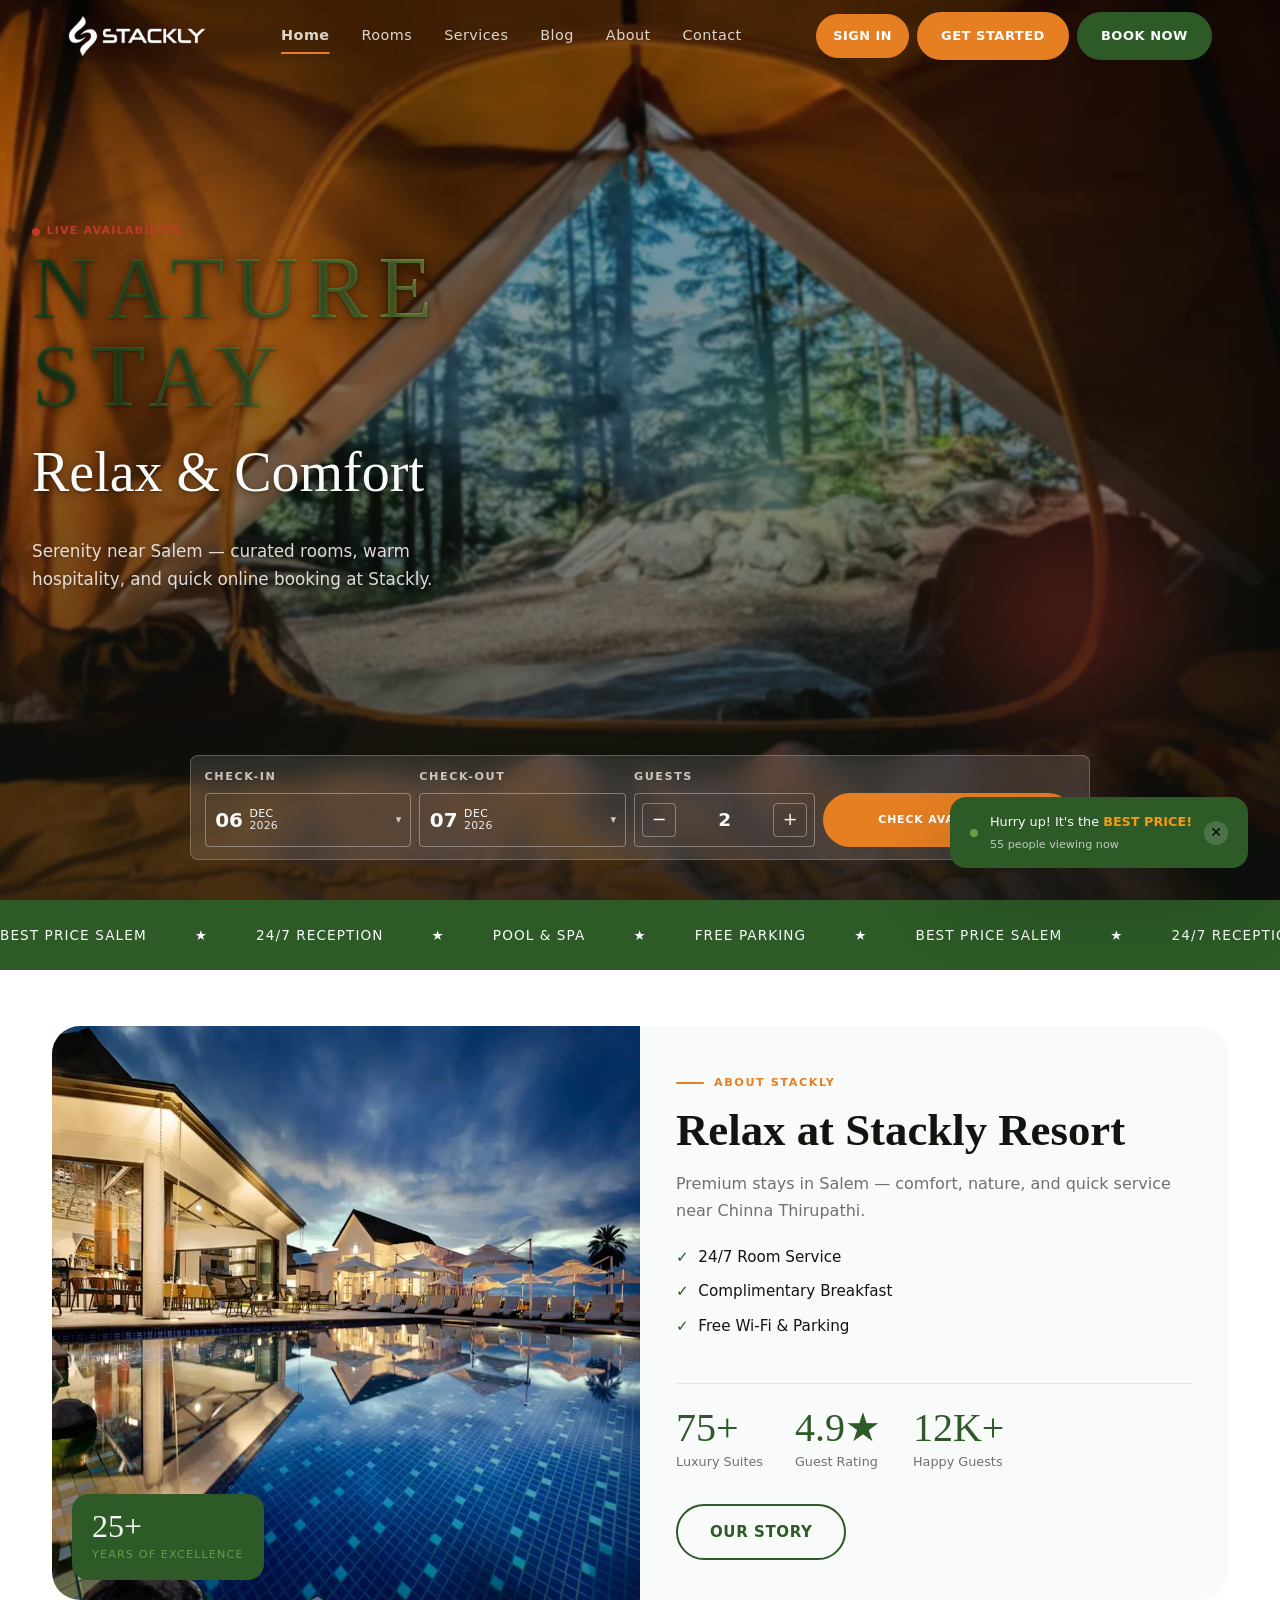
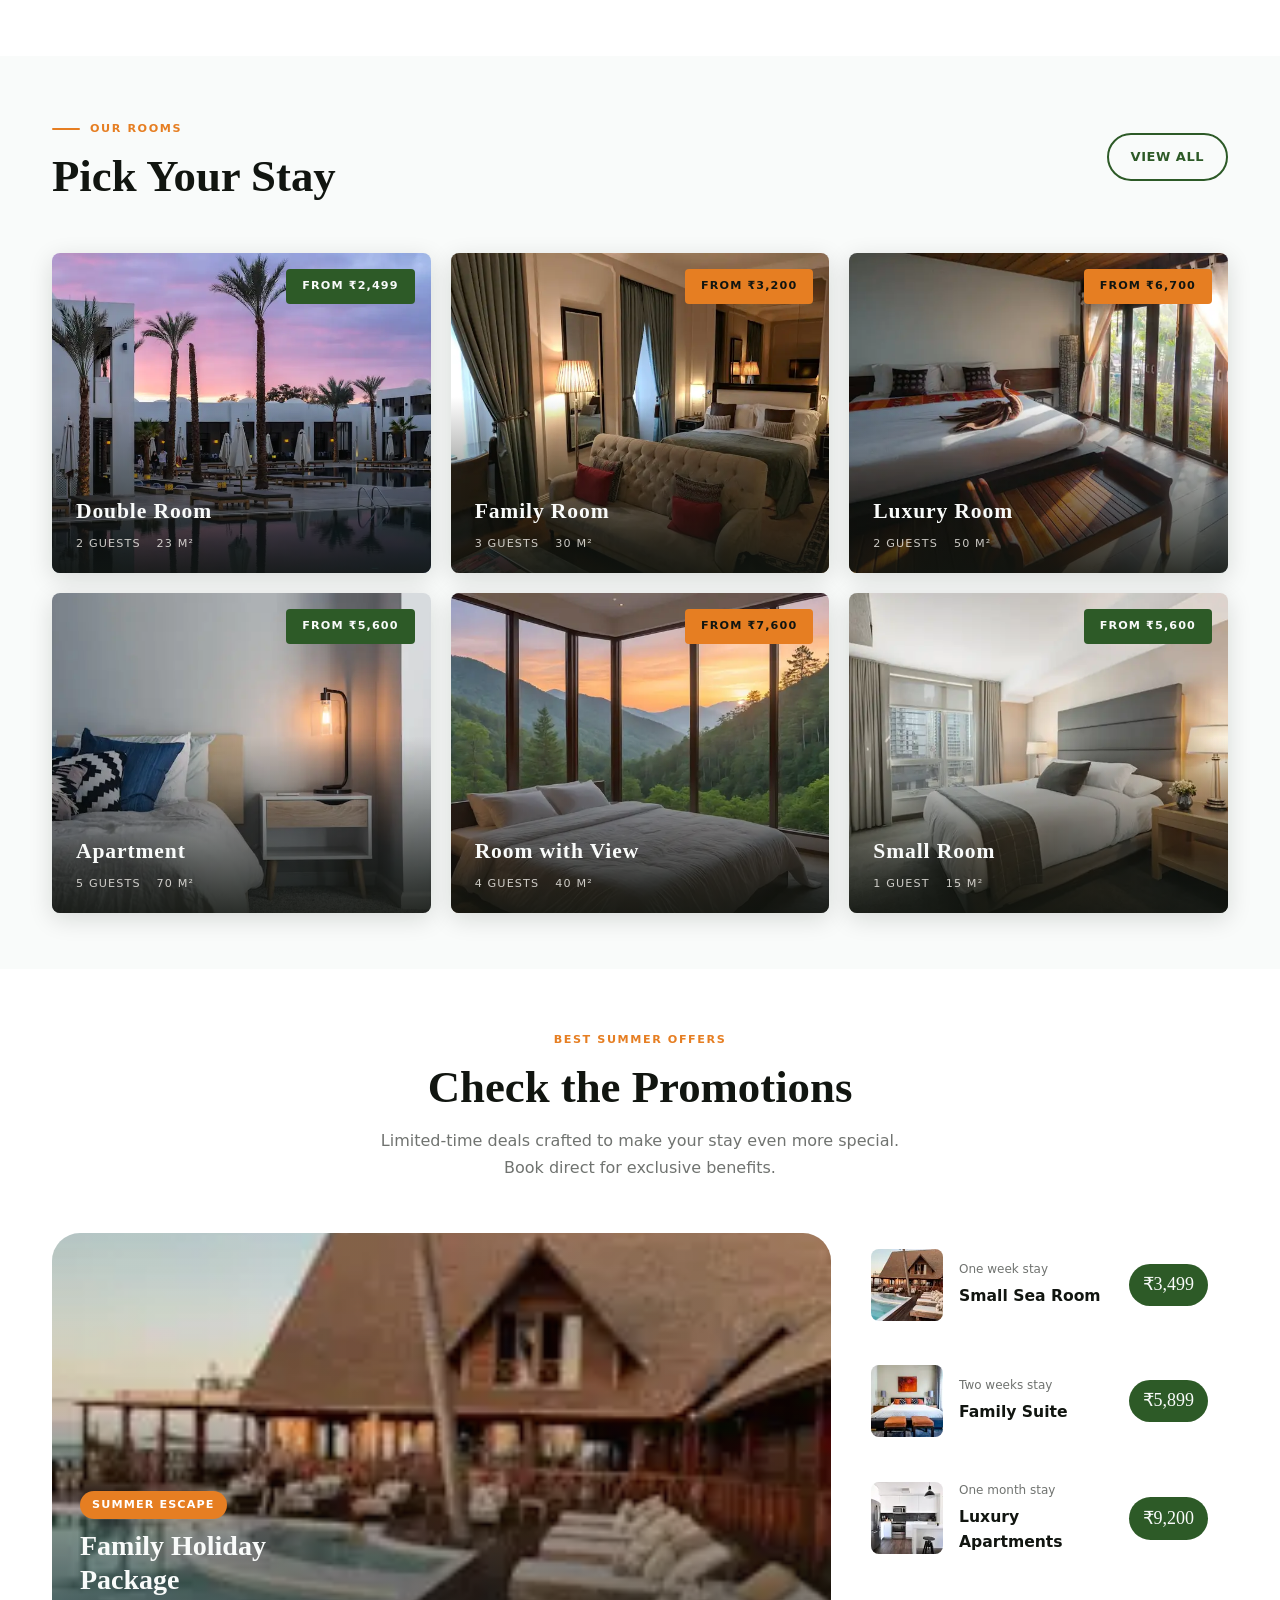
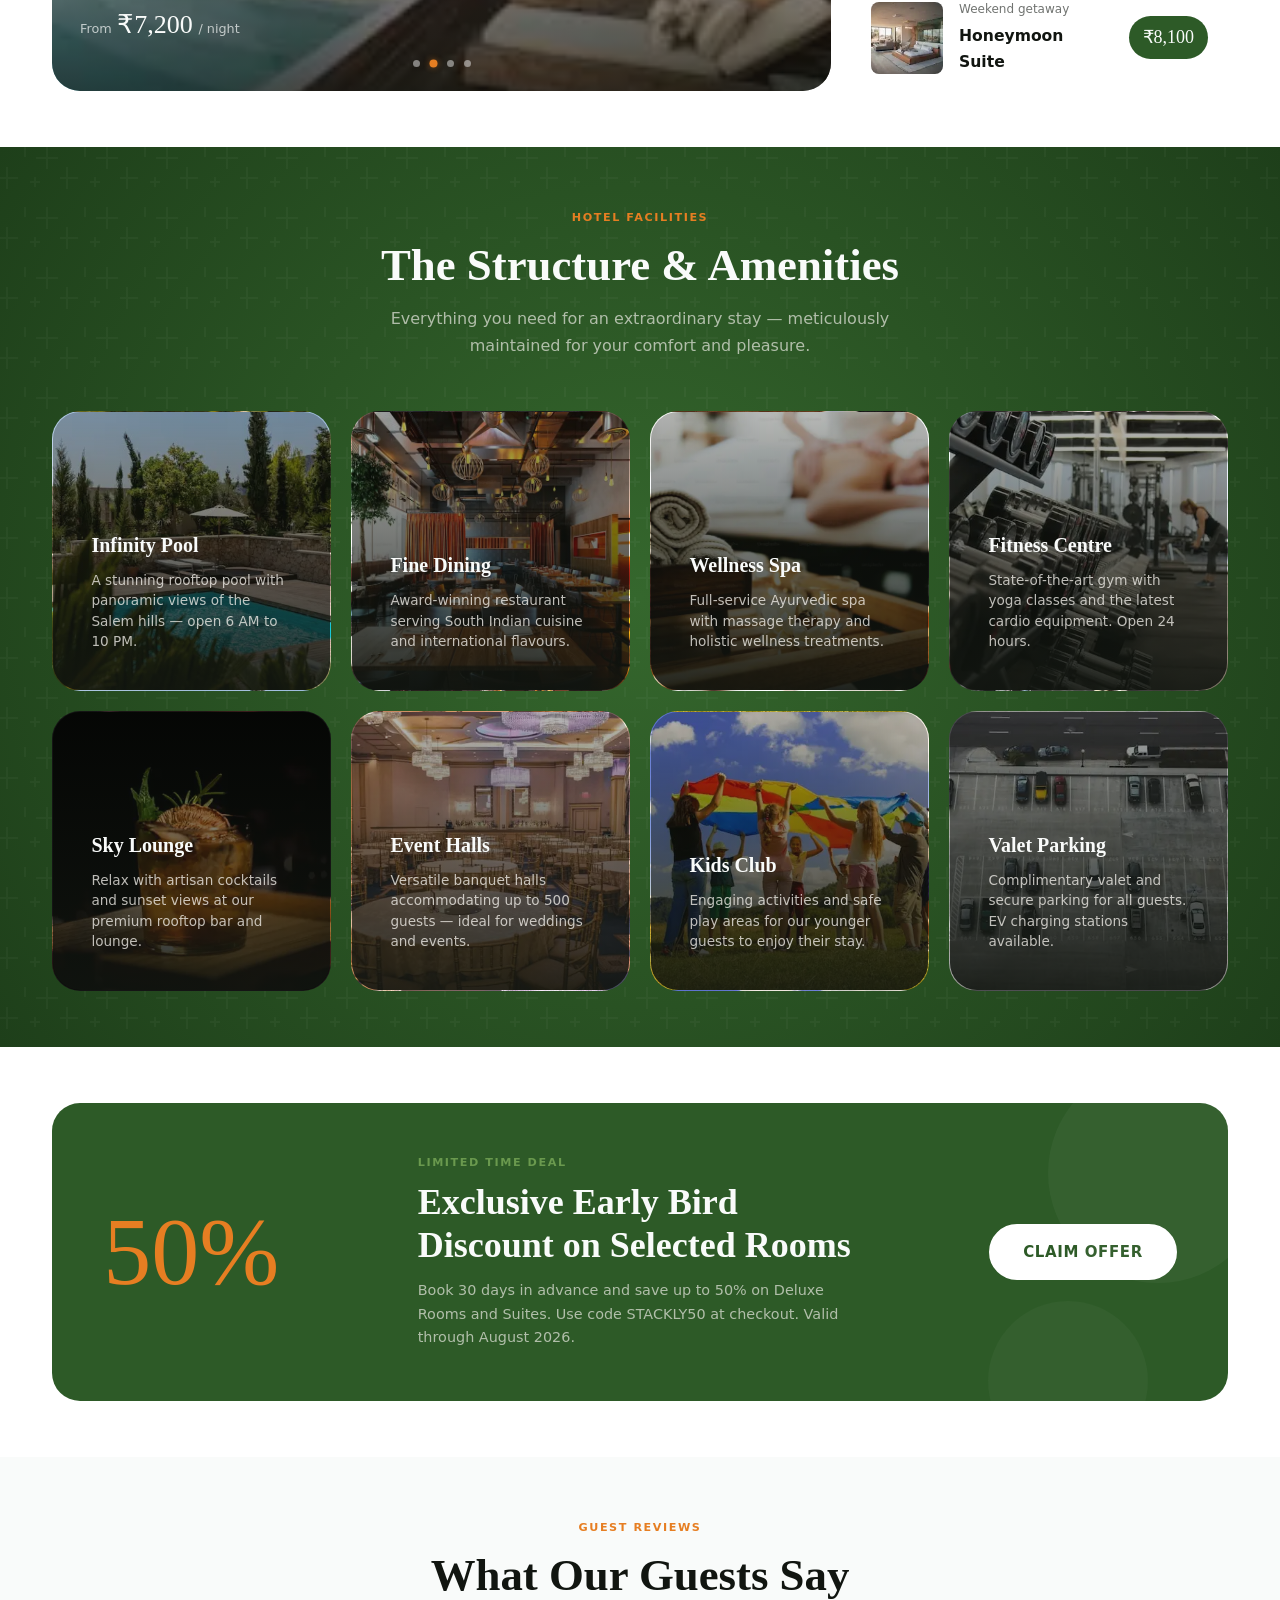
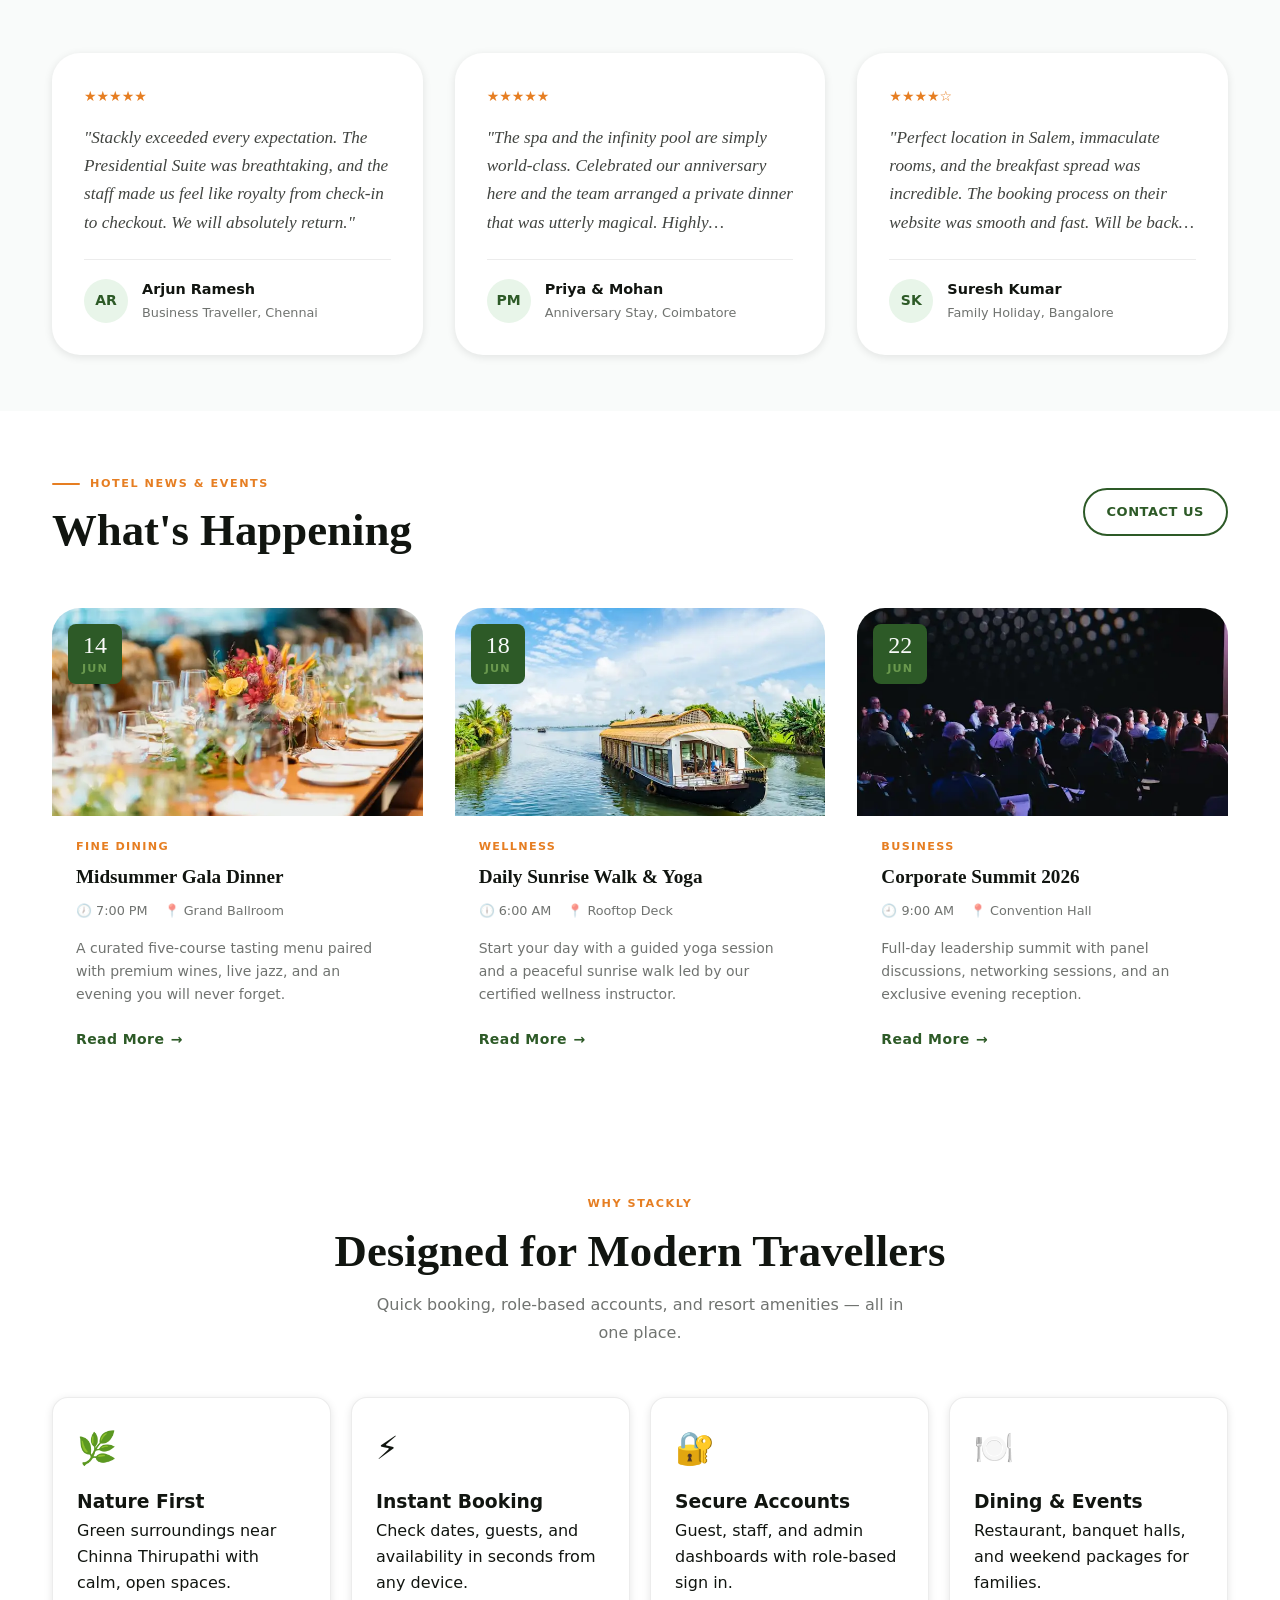
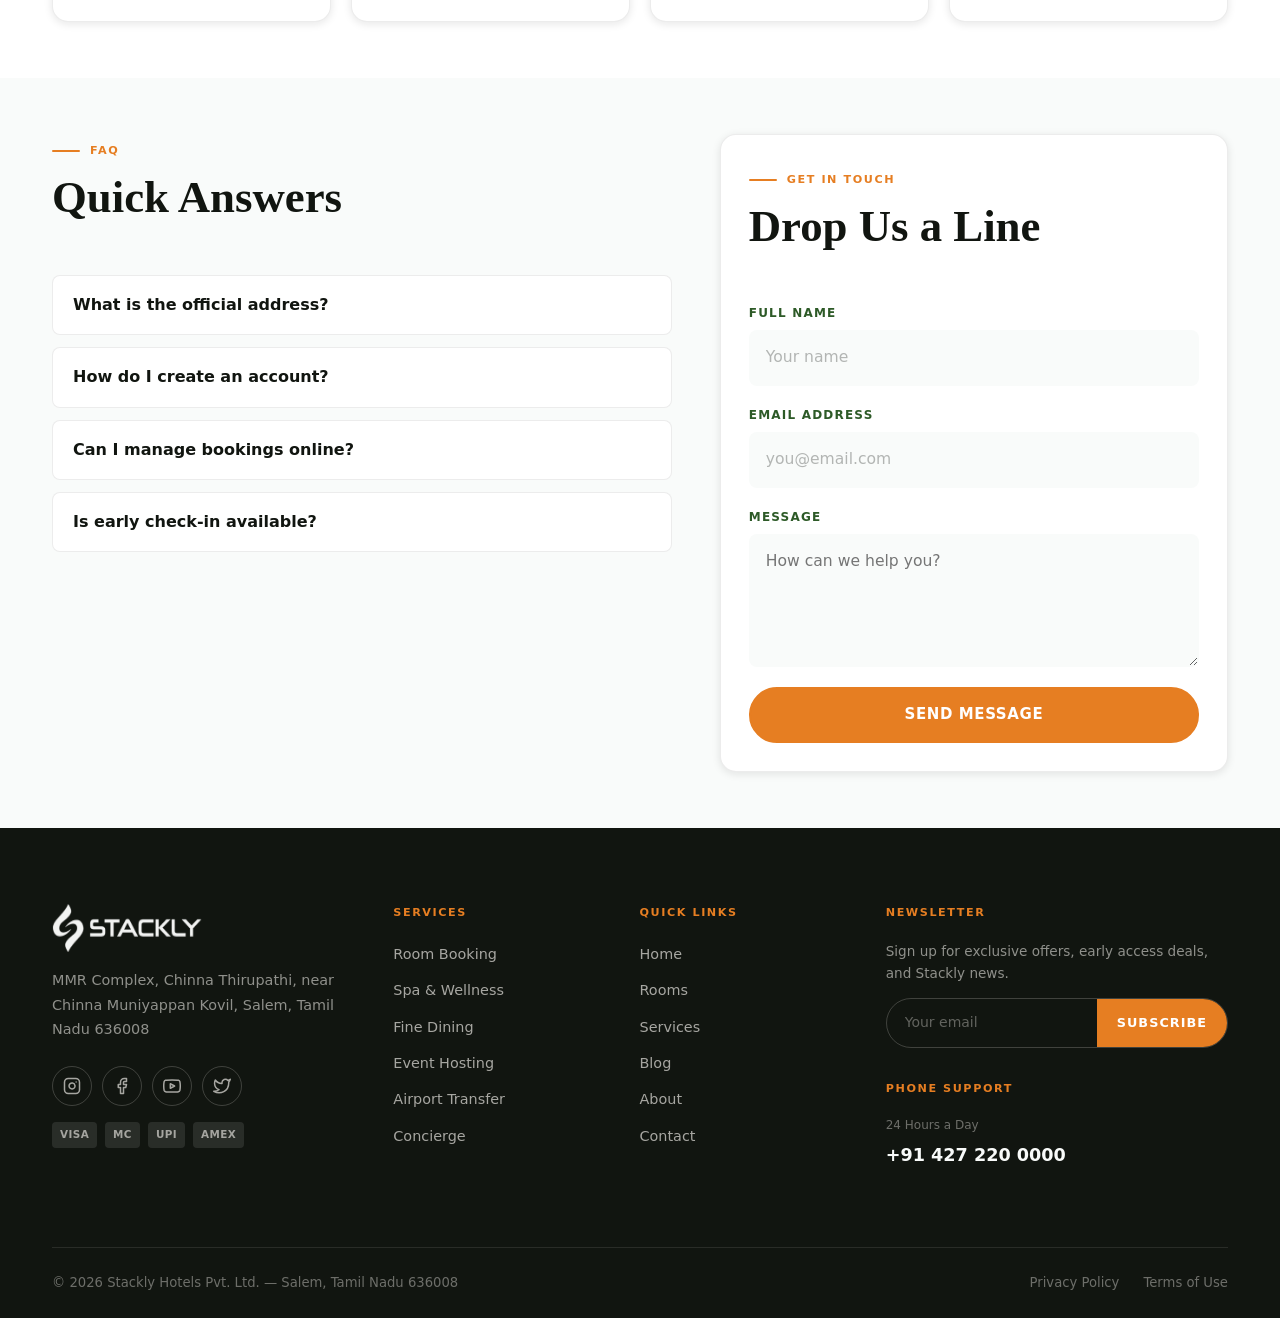
==== commit 55e4b8d8: "Add files via upload" ====
--- a/index.html
+++ b/index.html
@@ -4,23 +4,21 @@
   <meta charset="UTF-8" />
   <meta name="viewport" content="width=device-width, initial-scale=1.0" />
   <meta name="description" content="Stackly — Luxury hotel booking in Salem. Experience world-class comfort, fine dining, and curated stays at the best price guaranteed." />
-  <meta name="theme-color" content="#0A4D68" />
+  <meta name="theme-color" content="#2D5A27" />
   <title>Stackly — Luxury Hotel Booking, Salem</title>
 
   <!-- Preconnect fonts -->
-  <link rel="preconnect" href="https://fonts.googleapis.com" />
-  <link rel="preconnect" href="https://fonts.gstatic.com" crossorigin />
 
   <!-- CSS -->
   <link rel="stylesheet" href="style.css" />
 
-  <!-- Favicon placeholder -->
-  <link rel="icon" href="assets/logo.webp" type="image/webp" />
+  <!-- Favicon -->
+  <link rel="icon" type="image/webp" href="assets/top-logo.webp?v=1" />
 
   <!-- Open Graph -->
   <meta property="og:title" content="Stackly — Luxury Hotel Booking" />
   <meta property="og:description" content="Premium stays in Salem. Book direct for the best price." />
-  <meta property="og:image" content="assets/og-cover.jpg" />
+  <meta property="og:image" content="assets/site-photo-01.webp" />
   <meta property="og:type" content="website" />
 </head>
 <body>
@@ -28,9 +26,18 @@
 <!-- ══════════════════════════════════════
      PAGE LOADER
 ════════════════════════════════════════ -->
-<div class="page-loader" id="pageLoader" aria-hidden="true">
-  <a href="index.html"><img class="page-loader__logo-img" src="assets/logo.webp" alt="Stackly" width="150" height="48" /></a>
-  <div class="page-loader__bar">
+<div class="page-loader" id="pageLoader" aria-hidden="true" aria-busy="true">
+  <div class="page-loader__ambient" aria-hidden="true"></div>
+  <div class="page-loader__center">
+    <div class="page-loader__spinner page-loader__spinner--1" aria-hidden="true"></div>
+    <div class="page-loader__spinner page-loader__spinner--2" aria-hidden="true"></div>
+    <div class="page-loader__spinner page-loader__spinner--3" aria-hidden="true"></div>
+    <a href="index.html" class="page-loader__brand">
+      <img class="page-loader__logo-img" src="assets/logo.webp" alt="Stackly" width="150" height="48" />
+    </a>
+  </div>
+  <p class="page-loader__tagline">Crafting your nature stay…</p>
+  <div class="page-loader__bar" role="progressbar" aria-valuemin="0" aria-valuemax="100" aria-valuenow="0">
     <div class="page-loader__fill"></div>
   </div>
 </div>
@@ -56,21 +63,16 @@
       <a href="index.html"    class="navbar__link active">Home</a>
       <a href="rooms.html"    class="navbar__link">Rooms</a>
       <a href="services.html" class="navbar__link">Services</a>
-      <a href="gallery.html"  class="navbar__link">Gallery</a>
+      <a href="blog.html"  class="navbar__link">Blog</a>
       <a href="about.html"    class="navbar__link">About</a>
       <a href="contact.html"  class="navbar__link">Contact</a>
     </nav>
 
     <!-- Desktop CTA + Auth -->
-    <div class="navbar__cta navbar__auth" id="navAuthGuest">
+    <div class="navbar__cta navbar__auth">
       <a href="login.html" class="btn btn--ghost-nav btn--sm">Sign In</a>
       <a href="signup.html" class="btn btn--accent btn--sm">Get Started</a>
       <a href="booking.html" class="btn btn--primary btn--sm">Book Now</a>
-    </div>
-    <div class="navbar__auth navbar__user" id="navAuthUser">
-      <span class="navbar__user-pill" id="navRolePill">guest</span>
-      <a href="dashboard.html" class="btn btn--accent btn--sm" id="navDashboardLink">Dashboard</a>
-      <button type="button" class="btn btn--ghost-nav btn--sm" id="navLogoutBtn">Logout</button>
     </div>
 
     <!-- Hamburger (mobile) -->
@@ -87,6 +89,9 @@
      MOBILE FULL-SCREEN OVERLAY
 ════════════════════════════════════════ -->
 <div class="nav-overlay" id="navOverlay" role="dialog" aria-modal="true" aria-label="Navigation menu">
+  <a href="index.html" class="nav-overlay__brand" aria-label="Stackly — Home">
+    <img src="assets/logo.webp" alt="Stackly" width="130" height="42" />
+  </a>
   <nav>
     <ul class="nav-overlay__list">
       <li class="nav-overlay__item">
@@ -99,7 +104,7 @@
         <a href="services.html" class="nav-overlay__link">Services     <span>03</span></a>
       </li>
       <li class="nav-overlay__item">
-        <a href="gallery.html"  class="nav-overlay__link">Gallery      <span>04</span></a>
+        <a href="blog.html"  class="nav-overlay__link">Blog      <span>04</span></a>
       </li>
       <li class="nav-overlay__item">
         <a href="about.html"    class="nav-overlay__link">About        <span>05</span></a>
@@ -110,12 +115,11 @@
     </ul>
   </nav>
   <div class="nav-overlay__footer">
-    <p>MMR Complex, Chinna Thirupathi, near Chinna Muniyappan Kovil, Salem, Tamil Nadu 636008</p>
-    <div id="overlayAuthLinks" style="display:flex;flex-wrap:wrap;gap:0.5rem;justify-content:center;margin-bottom:0.75rem;">
-      <a href="login.html" class="btn btn--ghost-nav">Sign In</a>
+    <div id="overlayAuthLinks" class="nav-overlay__auth">
+      <a href="login.html" class="btn btn--ghost-nav">Login</a>
       <a href="signup.html" class="btn btn--accent">Get Started</a>
     </div>
-    <a href="booking.html" class="btn btn--accent">Book Your Stay</a>
+    <a href="booking.html" class="btn btn--primary">Book Now</a>
   </div>
 </div>
 
@@ -127,11 +131,12 @@
 
   <div class="ambient-blobs" aria-hidden="true"><span></span><span></span><span></span></div>
   <div class="hero-slideshow" aria-hidden="true">
+    <div class="hero-slideshow__fog"></div>
     <div class="hero-slideshow__slide active">
-      <img src="https://images.unsplash.com/photo-1504280390367-361c6d9f38f4?w=1920&q=75&auto=format&fit=crop" alt="Tent and forest at sunset" width="1920" height="1080" loading="eager" fetchpriority="high" />
+      <img src="assets/site-photo-29.webp" alt="Tent and forest at sunset" width="1920" height="1080" loading="eager" fetchpriority="high" />
     </div>
     <div class="hero-slideshow__slide">
-      <img src="https://images.unsplash.com/photo-1478131143081-80f7f84b38e1?w=1920&q=75&auto=format&fit=crop" alt="Campfire under starry sky" width="1920" height="1080" loading="lazy" />
+      <img src="assets/site-photo-30.webp" alt="Campfire under starry sky" width="1920" height="1080" loading="lazy" />
     </div>
   </div>
 
@@ -147,20 +152,32 @@
       <div class="hero-booking__field">
         <label for="heroCheckin">Check-in</label>
         <div class="hero-booking__box" id="openHeroCheckin" role="button" tabindex="0" aria-label="Select check-in date">
-          <span><span class="day" id="heroCheckinDay">25</span> <span class="month" id="heroCheckinMonth">May</span></span>
-          <span aria-hidden="true">▾</span>
+          <span class="hero-booking__date-text">
+            <span class="day" id="heroCheckinDay">25</span>
+            <span class="hero-booking__ym">
+              <span class="month" id="heroCheckinMonth">May</span>
+              <span class="year" id="heroCheckinYear">2026</span>
+            </span>
+          </span>
+          <span class="hero-booking__caret" aria-hidden="true">▾</span>
         </div>
         <input type="date" id="heroCheckin" name="from" aria-hidden="true" tabindex="-1" />
       </div>
       <div class="hero-booking__field">
         <label for="heroCheckout">Check-out</label>
         <div class="hero-booking__box" id="openHeroCheckout" role="button" tabindex="0" aria-label="Select check-out date">
-          <span><span class="day" id="heroCheckoutDay">26</span> <span class="month" id="heroCheckoutMonth">May</span></span>
-          <span aria-hidden="true">▾</span>
+          <span class="hero-booking__date-text">
+            <span class="day" id="heroCheckoutDay">26</span>
+            <span class="hero-booking__ym">
+              <span class="month" id="heroCheckoutMonth">May</span>
+              <span class="year" id="heroCheckoutYear">2026</span>
+            </span>
+          </span>
+          <span class="hero-booking__caret" aria-hidden="true">▾</span>
         </div>
         <input type="date" id="heroCheckout" name="to" aria-hidden="true" tabindex="-1" />
       </div>
-      <div class="hero-booking__field">
+      <div class="hero-booking__field hero-booking__field--guests">
         <label>Guests</label>
         <div class="hero-booking__box hero-booking__guests">
           <button type="button" id="heroGuestMinus" aria-label="Decrease guests">−</button>
@@ -186,13 +203,14 @@
 <!-- ══════════════════════════════════════
      ABOUT SPLIT
 ════════════════════════════════════════ -->
-<section class="section section--white" aria-labelledby="about-heading">
-  <div class="split">
+<section class="section section--white section--split-about" aria-labelledby="about-heading">
+  <div class="container">
+  <div class="split split--about">
 
     <!-- Media -->
     <div class="split__media slide-in">
       <img
-        src="https://images.unsplash.com/photo-1571896349842-33c89424de2d?w=900&q=80&auto=format&fit=crop"
+        src="assets/site-photo-31.webp"
         alt="Scenic mountain view from hotel window"
         width="600" height="700"
         loading="lazy"
@@ -211,6 +229,11 @@
         <p class="sec-header__body">
           Premium stays in Salem — comfort, nature, and quick service near Chinna Thirupathi.
         </p>
+        <ul class="about-features">
+          <li><span>✓</span> 24/7 Room Service</li>
+          <li><span>✓</span> Complimentary Breakfast</li>
+          <li><span>✓</span> Free Wi-Fi & Parking</li>
+        </ul>
       </div>
 
       <div class="split__stat-row">
@@ -234,6 +257,7 @@
     </div>
 
   </div>
+  </div>
 </section>
 
 <!-- ══════════════════════════════════════
@@ -254,7 +278,7 @@
       <article class="room-tile fade-up delay-1">
         <a class="room-tile__link" href="rooms.html" aria-label="Double Room"></a>
         <span class="room-tile__price">From ₹2,499</span>
-        <img class="room-tile__img" src="https://images.unsplash.com/photo-1611892440504-42a988e24f49?w=800&q=75&auto=format&fit=crop" alt="Double room" width="800" height="533" loading="lazy" />
+        <img class="room-tile__img" src="assets/site-photo-32.webp" alt="Double room" width="800" height="533" loading="lazy" />
         <div class="room-tile__overlay">
           <h3 class="room-tile__title">Double Room</h3>
           <div class="room-tile__meta"><span>2 Guests</span><span>23 m²</span></div>
@@ -263,7 +287,7 @@
       <article class="room-tile fade-up delay-2">
         <a class="room-tile__link" href="rooms.html" aria-label="Family Room"></a>
         <span class="room-tile__price room-tile__price--accent">From ₹3,200</span>
-        <img class="room-tile__img" src="https://images.unsplash.com/photo-1590490360182-c33d57733427?w=800&q=75&auto=format&fit=crop" alt="Family room" width="800" height="533" loading="lazy" />
+        <img class="room-tile__img" src="assets/site-photo-33.webp" alt="Family room" width="800" height="533" loading="lazy" />
         <div class="room-tile__overlay">
           <h3 class="room-tile__title">Family Room</h3>
           <div class="room-tile__meta"><span>3 Guests</span><span>30 m²</span></div>
@@ -272,7 +296,7 @@
       <article class="room-tile fade-up delay-3">
         <a class="room-tile__link" href="rooms.html" aria-label="Luxury Room"></a>
         <span class="room-tile__price room-tile__price--accent">From ₹6,700</span>
-        <img class="room-tile__img" src="https://images.unsplash.com/photo-1582719478250-c89cae4dc85b?w=800&q=75&auto=format&fit=crop" alt="Luxury room" width="800" height="533" loading="lazy" />
+        <img class="room-tile__img" src="assets/site-photo-34.webp" alt="Luxury room" width="800" height="533" loading="lazy" />
         <div class="room-tile__overlay">
           <h3 class="room-tile__title">Luxury Room</h3>
           <div class="room-tile__meta"><span>2 Guests</span><span>50 m²</span></div>
@@ -281,7 +305,7 @@
       <article class="room-tile fade-up delay-1">
         <a class="room-tile__link" href="rooms.html" aria-label="Apartment"></a>
         <span class="room-tile__price">From ₹5,600</span>
-        <img class="room-tile__img" src="https://images.unsplash.com/photo-1522771739844-6a9f6d5f14af?w=800&q=75&auto=format&fit=crop" alt="Apartment suite" width="800" height="533" loading="lazy" />
+        <img class="room-tile__img" src="assets/site-photo-35.webp" alt="Apartment suite" width="800" height="533" loading="lazy" />
         <div class="room-tile__overlay">
           <h3 class="room-tile__title">Apartment</h3>
           <div class="room-tile__meta"><span>5 Guests</span><span>70 m²</span></div>
@@ -290,7 +314,7 @@
       <article class="room-tile fade-up delay-2">
         <a class="room-tile__link" href="rooms.html" aria-label="Room with View"></a>
         <span class="room-tile__price room-tile__price--accent">From ₹7,600</span>
-        <img class="room-tile__img" src="https://images.unsplash.com/photo-1596394516093-501e68adab6d?w=800&q=75&auto=format&fit=crop" alt="Room with view" width="800" height="533" loading="lazy" />
+        <img class="room-tile__img" src="assets/site-photo-36.webp" alt="Room with view" width="800" height="533" loading="lazy" />
         <div class="room-tile__overlay">
           <h3 class="room-tile__title">Room with View</h3>
           <div class="room-tile__meta"><span>4 Guests</span><span>40 m²</span></div>
@@ -299,7 +323,7 @@
       <article class="room-tile fade-up delay-3">
         <a class="room-tile__link" href="rooms.html" aria-label="Small Room"></a>
         <span class="room-tile__price">From ₹5,600</span>
-        <img class="room-tile__img" src="https://images.unsplash.com/photo-1631049307264-da0ec9d70304?w=800&q=75&auto=format&fit=crop" alt="Small room" width="800" height="533" loading="lazy" />
+        <img class="room-tile__img" src="assets/site-photo-37.webp" alt="Small room" width="800" height="533" loading="lazy" />
         <div class="room-tile__overlay">
           <h3 class="room-tile__title">Small Room</h3>
           <div class="room-tile__meta"><span>1 Guest</span><span>15 m²</span></div>
@@ -324,14 +348,13 @@
     <div class="promo-strip fade-up delay-1">
 
       <!-- Big promo card -->
-      <div class="promo-card" style="min-height:380px;">
-        <img
-          class="promo-card__img"
-          src="https://images.unsplash.com/photo-1520250497591-112f2f40a3f4?w=700&q=80&auto=format&fit=crop"
-          alt="Family enjoying resort pool"
-          width="700" height="500"
-          loading="lazy"
-        />
+      <div class="promo-card promo-card--slider" style="min-height:380px;" data-promo-slider>
+        <div class="promo-card__slides" aria-hidden="true">
+          <img class="promo-card__img active" src="assets/site-photo-38.webp" alt="Family enjoying resort pool" width="900" height="560" loading="lazy" />
+          <img class="promo-card__img" src="assets/site-photo-39.webp" alt="Summer room offer" width="900" height="560" loading="lazy" />
+          <img class="promo-card__img" src="assets/site-photo-40.webp" alt="Family suite offer" width="900" height="560" loading="lazy" />
+          <img class="promo-card__img" src="assets/site-photo-42.webp" alt="Honeymoon suite weekend offer" width="900" height="560" loading="lazy" />
+        </div>
         <div class="promo-card__body">
           <span class="promo-card__tag">Summer Escape</span>
           <h3 class="promo-card__title">Family Holiday<br>Package</h3>
@@ -341,6 +364,12 @@
             <span class="unit">/ night</span>
           </div>
         </div>
+        <div class="promo-dots" aria-label="Summer offer slides">
+          <button class="promo-dot active" type="button" aria-label="Show offer image 1"></button>
+          <button class="promo-dot" type="button" aria-label="Show offer image 2"></button>
+          <button class="promo-dot" type="button" aria-label="Show offer image 3"></button>
+          <button class="promo-dot" type="button" aria-label="Show offer image 4"></button>
+        </div>
       </div>
 
       <!-- List of promos -->
@@ -349,7 +378,7 @@
         <div class="promo-list-item fade-right delay-1">
           <img
             class="promo-list-item__img"
-            src="https://images.unsplash.com/photo-1566073771259-6a8506099945?w=200&q=80&auto=format&fit=crop"
+            src="assets/site-photo-39.webp"
             alt="Small sea room"
             width="72" height="72"
             loading="lazy"
@@ -364,7 +393,7 @@
         <div class="promo-list-item fade-right delay-2">
           <img
             class="promo-list-item__img"
-            src="https://images.unsplash.com/photo-1540518614846-7eded433c457?w=200&q=80&auto=format&fit=crop"
+            src="assets/site-photo-40.webp"
             alt="Family suite"
             width="72" height="72"
             loading="lazy"
@@ -379,7 +408,7 @@
         <div class="promo-list-item fade-right delay-3">
           <img
             class="promo-list-item__img"
-            src="https://images.unsplash.com/photo-1484154218962-a197022b5858?w=200&q=80&auto=format&fit=crop"
+            src="assets/site-photo-41.webp"
             alt="Serviced apartment"
             width="72" height="72"
             loading="lazy"
@@ -394,7 +423,7 @@
         <div class="promo-list-item fade-right delay-4">
           <img
             class="promo-list-item__img"
-            src="https://images.unsplash.com/photo-1578683010236-d716f9a3f461?w=200&q=80&auto=format&fit=crop"
+            src="assets/site-photo-42.webp"
             alt="Honeymoon suite"
             width="72" height="72"
             loading="lazy"
@@ -425,40 +454,44 @@
 
     <div class="facility-grid">
 
-      <div class="facility-card fade-up delay-1" style="background:rgba(255,255,255,0.06);border-color:rgba(255,255,255,0.1);">
-        <div class="facility-card__icon">🏊</div>
-        <div class="facility-card__name" style="color:var(--clr-cream)">Infinity Pool</div>
-        <div class="facility-card__desc" style="color:rgba(248,245,240,0.60)">A stunning rooftop pool with panoramic views of the Salem hills — open 6 AM to 10 PM.</div>
-      </div>
-
-      <div class="facility-card fade-up delay-2" style="background:rgba(255,255,255,0.06);border-color:rgba(255,255,255,0.1);">
-        <div class="facility-card__icon">🍽️</div>
-        <div class="facility-card__name" style="color:var(--clr-cream)">Fine Dining</div>
-        <div class="facility-card__desc" style="color:rgba(248,245,240,0.60)">Award-winning restaurant serving South Indian cuisine and international flavours crafted by our executive chef.</div>
-      </div>
-
-      <div class="facility-card fade-up delay-3" style="background:rgba(255,255,255,0.06);border-color:rgba(255,255,255,0.1);">
-        <div class="facility-card__icon">💆</div>
-        <div class="facility-card__name" style="color:var(--clr-cream)">Wellness Spa</div>
-        <div class="facility-card__desc" style="color:rgba(248,245,240,0.60)">Full-service Ayurvedic spa with massage therapy, steam rooms, and holistic wellness treatments.</div>
-      </div>
-
-      <div class="facility-card fade-up delay-1" style="background:rgba(255,255,255,0.06);border-color:rgba(255,255,255,0.1);">
-        <div class="facility-card__icon">🏋️</div>
-        <div class="facility-card__name" style="color:var(--clr-cream)">Fitness Centre</div>
-        <div class="facility-card__desc" style="color:rgba(248,245,240,0.60)">State-of-the-art gym with personal trainers, yoga classes, and the latest cardio equipment. Open 24 hours.</div>
-      </div>
-
-      <div class="facility-card fade-up delay-2" style="background:rgba(255,255,255,0.06);border-color:rgba(255,255,255,0.1);">
-        <div class="facility-card__icon">🎭</div>
-        <div class="facility-card__name" style="color:var(--clr-cream)">Event Halls</div>
-        <div class="facility-card__desc" style="color:rgba(248,245,240,0.60)">Four versatile banquet halls accommodating up to 500 guests — ideal for weddings, conferences, and social events.</div>
-      </div>
-
-      <div class="facility-card fade-up delay-3" style="background:rgba(255,255,255,0.06);border-color:rgba(255,255,255,0.1);">
-        <div class="facility-card__icon">🅿️</div>
-        <div class="facility-card__name" style="color:var(--clr-cream)">Valet Parking</div>
-        <div class="facility-card__desc" style="color:rgba(248,245,240,0.60)">Complimentary valet and secure underground parking for all guests. EV charging stations available.</div>
+      <div class="facility-card facility-card--pool fade-up delay-1">
+        <div class="facility-card__name">Infinity Pool</div>
+        <div class="facility-card__desc">A stunning rooftop pool with panoramic views of the Salem hills — open 6 AM to 10 PM.</div>
+      </div>
+
+      <div class="facility-card facility-card--dining fade-up delay-2">
+        <div class="facility-card__name">Fine Dining</div>
+        <div class="facility-card__desc">Award-winning restaurant serving South Indian cuisine and international flavours.</div>
+      </div>
+
+      <div class="facility-card facility-card--spa fade-up delay-3">
+        <div class="facility-card__name">Wellness Spa</div>
+        <div class="facility-card__desc">Full-service Ayurvedic spa with massage therapy and holistic wellness treatments.</div>
+      </div>
+
+      <div class="facility-card facility-card--gym fade-up delay-1">
+        <div class="facility-card__name">Fitness Centre</div>
+        <div class="facility-card__desc">State-of-the-art gym with yoga classes and the latest cardio equipment. Open 24 hours.</div>
+      </div>
+
+      <div class="facility-card facility-card--lounge fade-up delay-2">
+        <div class="facility-card__name">Sky Lounge</div>
+        <div class="facility-card__desc">Relax with artisan cocktails and sunset views at our premium rooftop bar and lounge.</div>
+      </div>
+
+      <div class="facility-card facility-card--halls fade-up delay-3">
+        <div class="facility-card__name">Event Halls</div>
+        <div class="facility-card__desc">Versatile banquet halls accommodating up to 500 guests — ideal for weddings and events.</div>
+      </div>
+
+      <div class="facility-card facility-card--kids fade-up delay-1">
+        <div class="facility-card__name">Kids Club</div>
+        <div class="facility-card__desc">Engaging activities and safe play areas for our younger guests to enjoy their stay.</div>
+      </div>
+
+      <div class="facility-card facility-card--parking fade-up delay-2">
+        <div class="facility-card__name">Valet Parking</div>
+        <div class="facility-card__desc">Complimentary valet and secure parking for all guests. EV charging stations available.</div>
       </div>
 
     </div>
@@ -560,7 +593,7 @@
       <article class="event-card fade-up delay-1">
         <div class="event-card__media">
           <img
-            src="https://images.unsplash.com/photo-1511795409834-ef04bbd61622?w=700&q=80&auto=format&fit=crop"
+            src="assets/site-photo-43.webp"
             alt="Gala dinner event setup"
             width="700" height="394"
             loading="lazy"
@@ -585,7 +618,7 @@
       <article class="event-card fade-up delay-2">
         <div class="event-card__media">
           <img
-            src="https://images.unsplash.com/photo-1593693397690-362cb9666fc2?w=700&q=80&auto=format&fit=crop"
+            src="assets/site-photo-44.webp"
             alt="Sunrise yoga session by the pool"
             width="700" height="394"
             loading="lazy"
@@ -610,7 +643,7 @@
       <article class="event-card fade-up delay-3">
         <div class="event-card__media">
           <img
-            src="https://images.unsplash.com/photo-1540575467063-178a50c2df87?w=700&q=80&auto=format&fit=crop"
+            src="assets/site-photo-45.webp"
             alt="Business conference setup"
             width="700" height="394"
             loading="lazy"
@@ -636,93 +669,6 @@
   </div>
 </section>
 
-<!-- ══════════════════════════════════════
-     CONTACT / MAP SPLIT
-════════════════════════════════════════ -->
-<section class="section section--flush-top section--flush-bot" aria-labelledby="contact-heading">
-  <div class="contact-split">
-
-    <!-- Map -->
-    <div class="contact-split__map fade-left">
-      <iframe
-        title="Stackly Hotel location on Google Maps"
-        src="https://www.google.com/maps/embed?pb=!1m18!1m12!1m3!1d3906.5!2d78.15!3d11.65!2m3!1f0!2f0!3f0!3m2!1i1024!2i768!4f13.1!3m3!1m2!1s0x3babf0!2sChinna%20Thirupathi!5e0!3m2!1sen!2sin!4v1"
-        loading="lazy"
-        allowfullscreen
-        referrerpolicy="no-referrer-when-downgrade"
-      ></iframe>
-    </div>
-
-    <!-- Contact info -->
-    <div class="contact-split__info fade-right">
-      <h2 id="contact-heading">Contact Us</h2>
-      <div class="contact-detail">
-
-        <div class="contact-detail__item">
-          <div class="contact-detail__icon">📍</div>
-          <div>
-            <div class="contact-detail__label">Address</div>
-            <div class="contact-detail__value">MMR Complex, Chinna Thirupathi,<br>near Chinna Muniyappan Kovil,<br>Salem, Tamil Nadu 636008</div>
-          </div>
-        </div>
-
-        <div class="contact-detail__item">
-          <div class="contact-detail__icon">📞</div>
-          <div>
-            <div class="contact-detail__label">Reservation</div>
-            <div class="contact-detail__value">
-              <a href="tel:+914272200000" style="color:white;">+91 427 220 0000</a>
-            </div>
-          </div>
-        </div>
-
-        <div class="contact-detail__item">
-          <div class="contact-detail__icon">✉️</div>
-          <div>
-            <div class="contact-detail__label">Email</div>
-            <div class="contact-detail__value">
-              <a href="mailto:book@stackly.in" style="color:white;">book@stackly.in</a>
-            </div>
-          </div>
-        </div>
-
-      </div>
-    </div>
-
-    <!-- Drop a Line form -->
-    <div class="contact-drop" style="grid-column: span 1;">
-      <div class="sec-header sec-header--dark fade-up">
-        <span class="sec-header__eyebrow">Get In Touch</span>
-        <h2 class="sec-header__title" style="font-size:clamp(1.5rem,2.5vw,2rem);">Drop Us a Line</h2>
-      </div>
-
-      <div class="booking-form" style="background:rgba(255,255,255,0.07);box-shadow:none;padding:1.5rem;">
-        <div class="form-grid" style="grid-template-columns:1fr;">
-
-          <div class="form-group">
-            <label class="form-label" for="contactName" style="color:var(--clr-sage);">Full Name</label>
-            <input class="form-input" id="contactName" type="text" placeholder="Your name" style="background:rgba(255,255,255,0.08);color:var(--clr-cream);border-color:rgba(255,255,255,0.15);" />
-          </div>
-
-          <div class="form-group">
-            <label class="form-label" for="contactEmail" style="color:var(--clr-sage);">Email Address</label>
-            <input class="form-input" id="contactEmail" type="email" placeholder="you@email.com" style="background:rgba(255,255,255,0.08);color:var(--clr-cream);border-color:rgba(255,255,255,0.15);" />
-          </div>
-
-          <div class="form-group">
-            <label class="form-label" for="contactMsg" style="color:var(--clr-sage);">Message</label>
-            <textarea class="form-textarea" id="contactMsg" placeholder="How can we help you?" rows="4" style="background:rgba(255,255,255,0.08);color:var(--clr-cream);border-color:rgba(255,255,255,0.15);"></textarea>
-          </div>
-
-          <button class="btn btn--accent w-full" id="contactSubmit" type="button">Send Message</button>
-
-        </div>
-      </div>
-    </div>
-
-  </div>
-</section>
-
 <!-- WHY CHOOSE US -->
 <section class="section section--white" aria-labelledby="why-heading">
   <div class="container">
@@ -740,18 +686,46 @@
   </div>
 </section>
 
-<!-- FAQ -->
-<section class="section section--cream" aria-labelledby="faq-heading">
-  <div class="container">
-    <div class="sec-header sec-header--center fade-up">
-      <span class="sec-header__eyebrow">FAQ</span>
-      <h2 class="sec-header__title" id="faq-heading">Quick Answers</h2>
-    </div>
-    <div class="faq-list fade-up delay-1">
-      <details class="faq-item"><summary>What is the official address?</summary><div class="faq-item__body">MMR Complex, Chinna Thirupathi, near Chinna Muniyappan Kovil, Salem, Tamil Nadu 636008.</div></details>
-      <details class="faq-item"><summary>How do I create an account?</summary><div class="faq-item__body">Click <strong>Get Started</strong> on the home page, choose Guest or Staff role, and sign up. Admins use the demo admin login.</div></details>
-      <details class="faq-item"><summary>Can I manage bookings online?</summary><div class="faq-item__body">Yes — after sign in, open your dashboard to view bookings, profile, and offers (guest) or operations (staff/admin).</div></details>
-      <details class="faq-item"><summary>Is early check-in available?</summary><div class="faq-item__body">Subject to availability. Contact reception or note it in your booking form.</div></details>
+<!-- FAQ / CONTACT -->
+<section class="section section--cream home-faq-contact" aria-labelledby="faq-heading">
+  <div class="container">
+    <div class="home-faq-contact__grid">
+      <div class="fade-up">
+        <div class="sec-header">
+          <span class="sec-header__eyebrow">FAQ</span>
+          <h2 class="sec-header__title" id="faq-heading">Quick Answers</h2>
+        </div>
+        <div class="faq-list">
+          <details class="faq-item"><summary>What is the official address?</summary><div class="faq-item__body">MMR Complex, Chinna Thirupathi, near Chinna Muniyappan Kovil, Salem, Tamil Nadu 636008.</div></details>
+          <details class="faq-item"><summary>How do I create an account?</summary><div class="faq-item__body">Click <strong>Get Started</strong>, choose Guest or Staff role, and complete the signup form.</div></details>
+          <details class="faq-item"><summary>Can I manage bookings online?</summary><div class="faq-item__body">Yes. After sign in, guests can manage bookings, profile, wishlist, rewards, and support from the dashboard.</div></details>
+          <details class="faq-item"><summary>Is early check-in available?</summary><div class="faq-item__body">Subject to availability. Contact reception or mention it in your booking request.</div></details>
+        </div>
+      </div>
+
+      <div class="contact-drop contact-drop--light fade-up delay-1">
+        <div class="sec-header">
+          <span class="sec-header__eyebrow">Get In Touch</span>
+          <h2 class="sec-header__title">Drop Us a Line</h2>
+        </div>
+        <div class="booking-form">
+          <div class="form-grid" style="grid-template-columns:1fr;">
+            <div class="form-group">
+              <label class="form-label" for="contactName">Full Name</label>
+              <input class="form-input" id="contactName" type="text" placeholder="Your name" />
+            </div>
+            <div class="form-group">
+              <label class="form-label" for="contactEmail">Email Address</label>
+              <input class="form-input" id="contactEmail" type="email" placeholder="you@email.com" />
+            </div>
+            <div class="form-group">
+              <label class="form-label" for="contactMsg">Message</label>
+              <textarea class="form-textarea" id="contactMsg" placeholder="How can we help you?" rows="4"></textarea>
+            </div>
+            <button class="btn btn--accent w-full" id="contactSubmit" type="button">Send Message</button>
+          </div>
+        </div>
+      </div>
     </div>
   </div>
 </section>
@@ -809,10 +783,12 @@
       <div>
         <div class="footer__col-title">Quick Links</div>
         <ul class="footer__links">
-          <li><a href="about.html"   class="footer__link">About Us</a></li>
-          <li><a href="gallery.html" class="footer__link">Gallery</a></li>
+          <li><a href="index.html" class="footer__link">Home</a></li>
+          <li><a href="rooms.html" class="footer__link">Rooms</a></li>
+          <li><a href="services.html" class="footer__link">Services</a></li>
+          <li><a href="blog.html" class="footer__link">Blog</a></li>
+          <li><a href="about.html" class="footer__link">About</a></li>
           <li><a href="contact.html" class="footer__link">Contact</a></li>
-          <li><a href="booking.html" class="footer__link">Book a Room</a></li>
         </ul>
       </div>
 
@@ -850,7 +826,7 @@
 <!-- ══════════════════════════════════════
      URGENCY TICKER
 ════════════════════════════════════════ -->
-<div class="urgency-ticker" id="urgencyTicker" role="status" aria-live="polite" aria-label="Booking urgency notice">
+<div class="urgency-ticker" id="urgencyTicker" role="link" tabindex="0" aria-label="View offer — opens page not found">
   <div class="urgency-ticker__dot" aria-hidden="true"></div>
   <div class="urgency-ticker__text">
     Hurry up! It's the <strong>BEST PRICE!</strong>
@@ -877,4 +853,4 @@
 <script src="scripts/app.js" defer></script>
 
 </body>
-</html>+</html>
--- a/style.css
+++ b/style.css
@@ -3,21 +3,20 @@
    Pure CSS3 · Mobile-First · Ultra-Modern
    ============================================================ */
 
-/* ── Google Fonts ─────────────────────────────────────────── */
-@import url('https://fonts.googleapis.com/css2?family=Gilda+Display&family=Poppins:wght@300;400;500;600;700&display=swap');
+
 
 /* ── CSS Custom Properties ───────────────────────────────── */
 :root {
-  /* Brand Palette — resort luxury */
-  --clr-forest:      #0A4D68;
-  --clr-forest-mid:  #083D52;
-  --clr-forest-lt:   #1A6B8C;
-  --clr-sage:        #5CB8A8;
-  --clr-sage-pale:   #D4F1ED;
-  --clr-amber:       #F7B267;
-  --clr-amber-lt:    #FFD89A;
-  --clr-coral:       #EE6C4D;
-  --clr-cream:       #FDF8F3;
+  /* Nature Green Palette — Eco Luxury */
+  --clr-forest:      #2D5A27; /* Deep Forest Green */
+  --clr-forest-mid:  #1E3F1A;
+  --clr-forest-lt:   #4F772D; /* Moss Green */
+  --clr-sage:        #6A994E; /* Fern Green */
+  --clr-sage-pale:   #E8F5E9;
+  --clr-amber:       #E67E22; /* Earthy Terracotta/Orange */
+  --clr-amber-lt:    #F39C12;
+  --clr-coral:       #C0392B; /* Deep Red for alerts */
+  --clr-cream:       #F9FBFA; /* Clean Off-white with green tint */
   --clr-white:       #FFFFFF;
   --clr-ink:         #111510;
   --clr-ink-80:      rgba(17, 21, 16, 0.80);
@@ -28,9 +27,9 @@
   --clr-overlay-lt:  rgba(17, 21, 16, 0.30);
 
   /* Typography */
-  --font-display:  'Gilda Display', Georgia, serif;
-  --font-serif:    'Gilda Display', Georgia, serif;
-  --font-body:     'Poppins', system-ui, sans-serif;
+  --font-display:  Georgia, 'Times New Roman', serif;
+  --font-serif:    Georgia, 'Times New Roman', serif;
+  --font-body:     system-ui, -apple-system, BlinkMacSystemFont, 'Segoe UI', sans-serif;
 
   /* Spacing Scale */
   --sp-xs:   0.375rem;
@@ -201,12 +200,25 @@
 }
 
 .section {
-  padding-block: clamp(3rem, 8vw, var(--sp-xxl));
+  padding-block: clamp(2rem, 6vw, var(--sp-xl));
+  position: relative;
 }
 
 .section--flush-top  { padding-top: 0; }
 .section--flush-bot  { padding-bottom: 0; }
-.section--dark       { background: var(--clr-forest); color: var(--clr-cream); }
+.section--dark { 
+  background: radial-gradient(circle at center, #35672d 0%, var(--clr-forest-mid) 100%); 
+  color: var(--clr-cream); 
+  overflow: hidden;
+}
+
+.section--dark::before {
+  content: '';
+  position: absolute;
+  inset: 0;
+  background-image: url("data:image/svg+xml,%3Csvg width='60' height='60' viewBox='0 0 60 60' xmlns='http://www.w3.org/2000/svg'%3E%3Cg fill='none' fill-rule='evenodd'%3E%3Cg fill='%23ffffff' fill-opacity='0.03'%3E%3Cpath d='M36 34v-4h-2v4h-4v2h4v4h2v-4h4v-2h-4zM6 30V20h2v10h10v2H8v10H6V32H-4v-2H6zM24 0v10h2V0h10v-2h-10v-10h-2v10H14v2h10zM46 10V0h2v10h10v2H48v10h-2V12H36v-2h10z'/%3E%3C/g%3E%3C/g%3E%3C/svg%3E");
+  pointer-events: none;
+}
 .section--cream      { background: var(--clr-cream); }
 .section--white      { background: var(--clr-white); }
 .section--ink        { background: var(--clr-ink); color: var(--clr-cream); }
@@ -359,6 +371,18 @@
   transform: translateY(-2px);
 }
 
+.btn--ghost-nav {
+  background: var(--clr-amber);
+  color: var(--clr-white);
+  border: 2px solid var(--clr-amber);
+}
+
+.btn--ghost-nav:hover {
+  background: var(--clr-amber-lt);
+  border-color: var(--clr-amber-lt);
+  color: var(--clr-white);
+}
+
 /* White fill */
 .btn--white {
   background: var(--clr-white);
@@ -567,26 +591,36 @@
   transform: translateY(-7px) rotate(-45deg);
 }
 
-/* ── Full-Screen Nav Overlay (Mobile) ─────────────────────── */
 .nav-overlay {
   position: fixed;
   inset: 0;
-  z-index: 800;
+  z-index: 950; /* Just below navbar */
   background: var(--clr-forest);
   display: flex;
   flex-direction: column;
-  align-items: center;
-  justify-content: center;
+  align-items: stretch;
+  justify-content: flex-start;
   gap: 0;
-  padding: var(--sp-xl) var(--sp-lg);
-
-  /* Hidden state */
+  padding: calc(var(--nav-h-mob) + 0.75rem) 1.25rem 1.5rem;
+  overflow-y: auto;
+  overflow-x: hidden;
+  -webkit-overflow-scrolling: touch;
+
+  /* HIDDEN BY DEFAULT */
   opacity: 0;
   pointer-events: none;
   clip-path: circle(0% at calc(100% - 40px) 40px);
-  transition:
-    opacity var(--dur-slow) var(--ease-out),
-    clip-path var(--dur-slow) var(--ease-out);
+  transition: opacity var(--dur-base) var(--ease-out),
+              clip-path var(--dur-slow) var(--ease-out);
+
+  /* Hide scrollbar visuals but keep functionality */
+  scrollbar-width: none; /* Firefox */
+  -ms-overflow-style: none; /* IE/Edge */
+  overscroll-behavior: contain; /* Prevents scroll chaining */
+}
+
+.nav-overlay::-webkit-scrollbar {
+  display: none; /* Chrome, Safari, Opera */
 }
 
 .nav-overlay.open {
@@ -595,10 +629,26 @@
   clip-path: circle(150% at calc(100% - 40px) 40px);
 }
 
+.nav-overlay__brand {
+  display: block;
+  text-align: center;
+  margin-bottom: 0.75rem;
+  flex-shrink: 0;
+}
+
+.nav-overlay__brand img {
+  height: 42px;
+  width: auto;
+  max-width: 140px;
+  margin: 0 auto;
+  filter: brightness(0) invert(1);
+}
+
 .nav-overlay__list {
   list-style: none;
   text-align: center;
   width: 100%;
+  flex: 0 0 auto;
 }
 
 .nav-overlay__item {
@@ -622,14 +672,113 @@
 .nav-overlay__link span { font-size: 0.75rem; color: var(--clr-amber); }
 
 .nav-overlay__footer {
-  margin-top: var(--sp-xl);
+  margin-top: auto;
+  padding-top: 1rem;
   text-align: center;
+  flex-shrink: 0;
 }
 
 .nav-overlay__footer p {
   font-size: 0.875rem;
   color: rgba(248,245,240,0.55);
   margin-bottom: var(--sp-sm);
+}
+
+.nav-overlay__auth {
+  display: flex;
+  flex-wrap: wrap;
+  justify-content: center;
+  gap: 0.5rem;
+  margin-bottom: 0.75rem;
+}
+
+/* Rooms / About page helpers */
+.rooms-group-cta {
+  text-align: center;
+  margin-top: 2.5rem;
+  padding: 1.5rem 1rem;
+  max-width: 100%;
+}
+
+.rooms-group-cta__text {
+  color: var(--clr-ink-60);
+  margin-bottom: 1rem;
+  font-size: 1rem;
+  line-height: 1.6;
+}
+
+.btn--block-sm {
+  display: inline-flex;
+  max-width: 100%;
+  justify-content: center;
+}
+
+.about-timeline {
+  max-width: 800px;
+  margin: 0 auto;
+  width: 100%;
+}
+
+.about-timeline__entry {
+  display: grid;
+  grid-template-columns: minmax(64px, 80px) minmax(0, 1fr);
+  gap: 1rem 1.5rem;
+  margin-bottom: 2rem;
+  align-items: flex-start;
+  max-width: 100%;
+}
+
+.about-timeline__year-col {
+  text-align: right;
+  min-width: 0;
+}
+
+.about-timeline__year {
+  font-family: var(--font-display);
+  font-size: 1.5rem;
+  color: var(--clr-forest);
+  line-height: 1.2;
+}
+
+.about-timeline__dot {
+  width: 12px;
+  height: 12px;
+  background: var(--clr-amber);
+  border-radius: 50%;
+  margin: 0.5rem 0 0 auto;
+}
+
+.about-timeline__body {
+  border-left: 2px solid var(--clr-ink-10);
+  padding-left: 1.5rem;
+  padding-bottom: 0.5rem;
+  min-width: 0;
+}
+
+.about-timeline__body h3 {
+  font-family: var(--font-serif);
+  font-size: 1.15rem;
+  margin-bottom: 0.5rem;
+}
+
+.about-timeline__body p {
+  color: var(--clr-ink-60);
+  font-size: 0.95rem;
+  line-height: 1.6;
+}
+
+.about-page .split__media img {
+  position: relative;
+  inset: auto;
+  width: 100%;
+  height: auto;
+  max-height: 420px;
+  object-fit: cover;
+}
+
+.about-page .split__media {
+  min-height: 240px;
+  overflow: hidden;
 }
 
 /* ── Hero Section ─────────────────────────────────────────── */
@@ -822,6 +971,7 @@
   position: absolute;
   inset: 0;
   opacity: 0;
+  z-index: 0;
   transition: opacity 1.2s var(--ease-out);
 }
 
@@ -835,20 +985,34 @@
   transition: transform 8s linear;
 }
 
-.hero-slideshow__slide.active img { transform: scale(1.08); }
-
-.hero--camp::after {
-  content: '';
-  position: absolute;
-  inset: 0;
-  z-index: 1;
-  background: linear-gradient(
-    105deg,
-    rgba(27, 67, 50, 0.82) 0%,
-    rgba(17, 21, 16, 0.45) 55%,
-    rgba(17, 21, 16, 0.25) 100%
-  );
-}
+.hero-slideshow__slide {
+    position: absolute;
+    inset: 0;
+    display: flex;
+    align-items: center;
+    justify-content: center;
+}
+
+.hero-slideshow__slide img {
+    width: 100%;
+    height: 100%;
+    object-fit: cover;
+}
+
+.hero-slideshow__slide.active img {
+    transform: scale(1.08);
+}
+
+.hero-slideshow__fog {
+    position: absolute;
+    inset: 0;
+    background: rgba(17, 21, 16, 0.55);
+    background: linear-gradient(to bottom, rgba(17, 21, 16, 0.25) 0%, rgba(17, 21, 16, 0.75) 100%);
+    backdrop-filter: blur(1.5px);
+    z-index: 1;
+    pointer-events: none;
+}
+
 
 .hero--camp__inner {
   position: relative;
@@ -880,9 +1044,15 @@
   margin-bottom: var(--sp-md);
 }
 
+.hero--camp__line1,
+.hero--camp__line2 {
+  text-shadow: 0 2px 12px rgba(0, 0, 0, 0.45), 0 1px 3px rgba(0, 0, 0, 0.35);
+}
+
 .hero--camp__desc {
-  color: rgba(248, 245, 240, 0.88);
-  font-size: clamp(1rem, 2vw, 1.05rem);
+    color: rgba(248, 245, 240, 0.88);
+    font-size: clamp(1rem, 2vw, 1.05rem);
+    text-shadow: 0 1px 6px rgba(0, 0, 0, 0.35);
   max-width: 42ch;
   line-height: 1.65;
 }
@@ -896,13 +1066,18 @@
   border-radius: var(--r-md);
   padding: clamp(1rem, 3vw, 1.5rem);
   display: grid;
-  grid-template-columns: repeat(4, 1fr);
+  grid-template-columns: repeat(4, minmax(0, 1fr));
   gap: 0.75rem;
   align-items: end;
+  width: 100%;
+  max-width: 100%;
 }
 
 .hero-booking__field {
   position: relative;
+  min-width: 0;
+  display: flex;
+  flex-direction: column;
 }
 
 .hero-booking__field label {
@@ -919,14 +1094,23 @@
   display: flex;
   align-items: center;
   justify-content: space-between;
-  gap: 0.5rem;
-  padding: 0.65rem 0.85rem;
+  gap: 0.35rem;
+  padding: 0.65rem 0.75rem;
+  padding-right: 1.75rem;
   border: 1px solid rgba(255, 255, 255, 0.35);
   border-radius: var(--r-sm);
   color: var(--clr-cream);
   min-height: 48px;
+  width: 100%;
   cursor: pointer;
+  position: relative;
+  overflow: visible;
+  box-sizing: border-box;
   transition: border-color var(--dur-fast), background var(--dur-fast);
+}
+
+.hero-booking__box:not(.hero-booking__guests) {
+  padding-right: 1.65rem;
 }
 
 .hero-booking__box:hover {
@@ -940,30 +1124,80 @@
   line-height: 1;
 }
 
+.hero-booking__date-text {
+  display: flex;
+  align-items: center;
+  gap: 0.4rem;
+  min-width: 0;
+  flex: 1;
+  overflow: visible;
+}
+
+.hero-booking__ym {
+  display: flex;
+  flex-direction: column;
+  align-items: flex-start;
+  line-height: 1.15;
+  min-width: 0;
+}
+
 .hero-booking__box .month {
-  font-size: 0.85rem;
+  font-size: 0.72rem;
   text-transform: uppercase;
-  letter-spacing: 0.06em;
-}
-
+  letter-spacing: 0.04em;
+  white-space: nowrap;
+}
+
+.hero-booking__box .year {
+  font-size: 0.72rem;
+  letter-spacing: 0.02em;
+  opacity: 0.9;
+  white-space: nowrap;
+}
+
+.hero-booking__caret {
+  position: absolute;
+  right: 0.55rem;
+  top: 50%;
+  transform: translateY(-50%);
+  flex-shrink: 0;
+  font-size: 0.7rem;
+  opacity: 0.75;
+  line-height: 1;
+  pointer-events: none;
+}
+
+.hero-booking input[type="date"],
 .hero-booking__box input[type="date"] {
   position: absolute;
   opacity: 0;
-  width: 0;
-  height: 0;
+  width: 1px;
+  height: 1px;
+  padding: 0;
+  margin: -1px;
+  overflow: hidden;
+  clip: rect(0, 0, 0, 0);
+  border: 0;
   pointer-events: none;
 }
 
 .hero-booking__guests {
-  display: flex;
-  align-items: center;
-  gap: 0.75rem;
+  display: grid;
+  grid-template-columns: auto 1fr auto;
+  align-items: center;
+  justify-items: center;
+  gap: 0.35rem;
+  width: 100%;
+  padding: 0.35rem 0.5rem !important;
+  padding-right: 0.5rem !important;
+  box-sizing: border-box;
 }
 
 .hero-booking__guests button {
-  width: 48px;
-  height: 48px;
-  min-width: 48px;
+  width: 40px;
+  height: 40px;
+  min-width: 40px;
+  flex-shrink: 0;
   border-radius: var(--r-sm);
   border: 1px solid rgba(255, 255, 255, 0.35);
   color: var(--clr-cream);
@@ -987,11 +1221,19 @@
   text-align: center;
 }
 
+.hero-booking__field.hero-booking__submit {
+  display: flex;
+  flex-direction: column;
+  justify-content: flex-end;
+}
+
 .hero-booking__submit .btn {
   width: 100%;
-  min-height: 56px;
-  font-size: 0.8rem;
-  letter-spacing: 0.12em;
+  min-height: 48px;
+  font-size: 0.75rem;
+  letter-spacing: 0.1em;
+  padding: 0.65rem 0.5rem;
+  white-space: nowrap;
 }
 
 /* Room tiles — demo overlay grid */
@@ -1129,6 +1371,163 @@
   .contact-page-grid { grid-template-columns: 1fr; }
 }
 
+/* ── Booking page layout ──────────────────────────────────── */
+.booking-page-hero {
+  min-height: 220px !important;
+  padding-top: calc(var(--nav-h) + 1.5rem) !important;
+  padding-bottom: 1.5rem !important;
+}
+
+.booking-layout {
+  align-items: start;
+}
+
+.booking-layout > * {
+  min-width: 0;
+  max-width: 100%;
+}
+
+.booking-form-card {
+  padding: clamp(1.25rem, 4vw, 2rem);
+  background: var(--clr-white);
+  border-radius: var(--r-lg);
+  box-shadow: var(--shadow-lg);
+  max-width: 100%;
+  overflow: hidden;
+}
+
+.booking-sidebar {
+  display: flex;
+  flex-direction: column;
+  gap: 1.25rem;
+  min-width: 0;
+  max-width: 100%;
+}
+
+.booking-panel {
+  border-radius: var(--r-lg);
+  padding: 1.5rem;
+  max-width: 100%;
+  box-sizing: border-box;
+}
+
+.booking-panel--forest {
+  background: var(--clr-forest);
+  color: var(--clr-cream);
+}
+
+.booking-panel--white {
+  background: var(--clr-white);
+  box-shadow: var(--shadow-sm);
+  border: 1px solid var(--clr-ink-10);
+}
+
+.booking-panel__title {
+  font-family: var(--font-serif);
+  font-size: 1.15rem;
+  margin-bottom: 1rem;
+}
+
+.booking-panel__list {
+  list-style: none;
+  padding: 0;
+  margin: 0;
+  display: flex;
+  flex-direction: column;
+  gap: 0.75rem;
+}
+
+.booking-panel__list li {
+  display: flex;
+  align-items: flex-start;
+  gap: 0.65rem;
+  font-size: 0.9rem;
+  line-height: 1.5;
+}
+
+.booking-panel__list .mark {
+  color: var(--clr-amber);
+  flex-shrink: 0;
+}
+
+.booking-glance {
+  background: linear-gradient(135deg, var(--clr-sage-pale) 0%, var(--clr-cream) 100%);
+  border: 1px solid var(--clr-ink-10);
+}
+
+.booking-glance__item {
+  display: flex;
+  justify-content: space-between;
+  gap: 0.75rem;
+  font-size: 0.85rem;
+  padding: 0.5rem 0;
+  border-bottom: 1px dashed var(--clr-ink-10);
+}
+
+.booking-glance__item:last-child {
+  border-bottom: none;
+}
+
+.booking-glance__item strong {
+  color: var(--clr-forest);
+  text-align: right;
+}
+
+.addon-hint {
+  max-width: 52ch;
+  margin: 0.75rem auto 0;
+  font-size: 0.9rem;
+  color: var(--clr-ink-60);
+  line-height: 1.6;
+}
+
+.addon-steps {
+  display: flex;
+  flex-wrap: wrap;
+  justify-content: center;
+  gap: 0.5rem 1rem;
+  margin-top: 1rem;
+  font-size: 0.8rem;
+  color: var(--clr-forest);
+  font-weight: 600;
+}
+
+.addon-card {
+  cursor: pointer;
+  position: relative;
+  transition: box-shadow var(--dur-fast), border-color var(--dur-fast);
+  border: 2px solid transparent;
+}
+
+.addon-card:has(input:checked) {
+  border-color: var(--clr-forest);
+  box-shadow: var(--shadow-md);
+}
+
+.addon-card input {
+  position: absolute;
+  top: 1rem;
+  right: 1rem;
+  width: 20px;
+  height: 20px;
+  accent-color: var(--clr-forest);
+}
+
+.addon-card__note {
+  font-size: 0.75rem;
+  color: var(--clr-ink-60);
+  margin-top: 0.35rem;
+}
+
+.urgency-ticker {
+  cursor: pointer;
+}
+
+.urgency-ticker:hover {
+  transform: translateY(-2px);
+  box-shadow: var(--shadow-lg);
+}
+
 /* ── Booking Search Bar ───────────────────────────────────── */
 .booking-bar {
   position: relative;
@@ -1396,13 +1795,14 @@
 .split--reverse > * { direction: ltr; }
 
 .split__media {
-  position: relative;
-  overflow: hidden;
-}
-
-.split__media img {
-  position: absolute;
-  inset: 0;
+    position: relative;
+    overflow: hidden;
+    min-height: 100%;
+  }
+  
+  .split__media img {
+    position: absolute;
+    inset: 0;
   width: 100%;
   height: 100%;
   object-fit: cover;
@@ -1415,8 +1815,13 @@
   display: flex;
   flex-direction: column;
   justify-content: center;
-  padding: clamp(2.5rem, 6vw, 5rem) clamp(2rem, 5vw, 4rem);
+  padding: clamp(1.5rem, 4vw, 2.5rem) clamp(1rem, 3vw, 2.25rem);
   background: var(--clr-cream);
+  min-width: 0;
+}
+
+.split__content .sec-header {
+  margin-bottom: 1.25rem;
 }
 
 .split__content--forest {
@@ -1429,11 +1834,33 @@
   color: var(--clr-cream);
 }
 
+.about-features {
+  list-style: none;
+  padding: 0;
+  margin: 1.25rem 0 0;
+  display: grid;
+  gap: 0.6rem;
+}
+
+.about-features li {
+  display: flex;
+  align-items: center;
+  gap: 0.6rem;
+  font-size: 0.95rem;
+  color: var(--clr-ink);
+}
+
+.about-features li span {
+  color: var(--clr-forest);
+  font-weight: 600;
+}
+
 .split__stat-row {
   display: flex;
-  gap: 2.5rem;
-  margin-top: 2rem;
-  padding-top: 2rem;
+  flex-wrap: wrap;
+  gap: 1.25rem 2rem;
+  margin-top: 1.5rem;
+  padding-top: 1.5rem;
   border-top: 1px solid var(--clr-ink-10);
 }
 
@@ -1468,13 +1895,25 @@
 /* Floating badge on split */
 .split__badge {
   position: absolute;
-  bottom: 2rem;
-  right: -1px;
+  bottom: 1.25rem;
+  left: 1.25rem;
+  right: auto;
   background: var(--clr-forest);
   color: var(--clr-cream);
-  padding: 1.25rem 1.5rem;
-  border-radius: var(--r-lg) 0 0 var(--r-lg);
+  padding: 1rem 1.25rem;
+  border-radius: var(--r-lg);
   z-index: 3;
+  max-width: calc(100% - 2.5rem);
+}
+
+.section--split-about {
+  overflow: hidden;
+}
+
+.split--about {
+  border-radius: var(--r-xl);
+  overflow: hidden;
+  max-width: 100%;
 }
 
 .split__badge .badge-title {
@@ -1494,7 +1933,7 @@
 /* ── Promotions Cards ─────────────────────────────────────── */
 .promo-strip {
   display: grid;
-  grid-template-columns: 1fr 2fr;
+  grid-template-columns: minmax(0, 1.55fr) minmax(260px, 0.75fr);
   gap: var(--sp-md);
 }
 
@@ -1506,16 +1945,56 @@
   min-height: 260px;
 }
 
+.promo-card__slides {
+  position: absolute;
+  inset: 0;
+}
+
+.promo-dots {
+  position: absolute;
+  bottom: 1.5rem;
+  left: 50%;
+  transform: translateX(-50%);
+  display: flex;
+  gap: 0.625rem;
+  z-index: 10;
+  pointer-events: auto;
+}
+
+.promo-dot {
+  width: 7px;
+  height: 7px;
+  border-radius: 50%;
+  background: rgba(255, 255, 255, 0.45);
+  cursor: pointer;
+  transition: background var(--dur-base), transform var(--dur-base);
+  border: none;
+  padding: 0;
+}
+
+.promo-dot.active {
+  background: var(--clr-amber);
+  transform: scale(1.15);
+  box-shadow: 0 0 6px rgba(230, 126, 34, 0.45);
+}
+
 .promo-card__img {
   position: absolute;
   inset: 0;
   width: 100%;
   height: 100%;
   object-fit: cover;
-  transition: transform var(--dur-slow) var(--ease-out);
-}
-
-.promo-card:hover .promo-card__img { transform: scale(1.06); }
+  opacity: 0;
+  transition:
+    opacity var(--dur-slow) var(--ease-out),
+    transform var(--dur-slow) var(--ease-out);
+}
+
+.promo-card__img.active {
+  opacity: 1;
+}
+
+.promo-card:hover .promo-card__img.active { transform: scale(1.06); }
 
 .promo-card::after {
   content: '';
@@ -1541,11 +2020,18 @@
   position: relative;
   z-index: 2;
   height: 100%;
+  min-height: 100%;
   display: flex;
   flex-direction: column;
   justify-content: flex-end;
   padding: 1.75rem;
+  padding-bottom: 2.75rem;
   color: var(--clr-cream);
+  pointer-events: none;
+}
+
+.promo-card__body .btn {
+  pointer-events: auto;
 }
 
 .promo-card__tag {
@@ -1637,54 +2123,62 @@
 }
 
 .facility-card {
-  background: var(--clr-white);
+  position: relative;
   border-radius: var(--r-xl);
-  padding: 2rem;
-  transition:
-    transform var(--dur-base) var(--ease-out),
-    box-shadow var(--dur-base) var(--ease-out);
-  border: 1px solid transparent;
+  padding: clamp(1.5rem, 3vw, 2.5rem);
+  min-height: 280px;
+  display: flex;
+  flex-direction: column;
+  justify-content: flex-end;
+  overflow: hidden;
+  background-size: cover;
+  background-position: center;
+  transition: transform var(--dur-base) var(--ease-out), border-color var(--dur-base);
+  border: 1px solid rgba(255, 255, 255, 0.08);
+  z-index: 1;
+}
+
+.facility-card::before {
+  content: '';
+  position: absolute;
+  inset: 0;
+  background: linear-gradient(to top, rgba(17, 21, 16, 0.9) 0%, rgba(17, 21, 16, 0.3) 100%);
+  z-index: -1;
+  transition: opacity var(--dur-base) var(--ease-out);
 }
 
 .facility-card:hover {
-  transform: translateY(-6px);
-  box-shadow: var(--shadow-lg);
-  border-color: var(--clr-sage-pale);
-}
-
-.facility-card__icon {
-  width: 56px;
-  height: 56px;
-  border-radius: var(--r-lg);
-  background: var(--clr-sage-pale);
-  color: var(--clr-forest);
-  font-size: 1.5rem;
-  display: flex;
-  align-items: center;
-  justify-content: center;
-  margin-bottom: 1.25rem;
-  transition:
-    background var(--dur-base) var(--ease-out),
-    transform var(--dur-base) var(--ease-spring);
-}
-
-.facility-card:hover .facility-card__icon {
-  background: var(--clr-forest);
-  color: var(--clr-cream);
-  transform: scale(1.1) rotate(-5deg);
-}
+  transform: translateY(-8px) scale(1.02);
+  border-color: rgba(230, 126, 34, 0.4);
+  box-shadow: 0 20px 40px rgba(0,0,0,0.3);
+}
+
+.facility-card:hover::before {
+  opacity: 0.95;
+}
+
+/* Facility Images */
+.facility-card--pool { background-image: url('assets/site-photo-54.webp'); }
+.facility-card--dining { background-image: url('assets/site-photo-55.webp'); }
+.facility-card--spa { background-image: url('assets/site-photo-56.webp'); }
+.facility-card--gym { background-image: url('assets/site-photo-57.webp'); }
+.facility-card--lounge { background-image: url('assets/site-photo-58.webp'); }
+.facility-card--halls { background-image: url('assets/site-photo-59.webp'); }
+.facility-card--kids { background-image: url('assets/site-photo-60.webp'); }
+.facility-card--parking { background-image: url('assets/site-photo-61.webp'); }
 
 .facility-card__name {
   font-weight: 600;
-  font-size: 1rem;
-  color: var(--clr-ink);
-  margin-bottom: 0.4rem;
+  font-size: 1.25rem;
+  color: var(--clr-cream);
+  margin-bottom: 0.5rem;
+  font-family: var(--font-serif);
 }
 
 .facility-card__desc {
-  font-size: 0.875rem;
-  color: var(--clr-ink-60);
-  line-height: 1.6;
+  font-size: 0.85rem;
+  color: rgba(248, 245, 240, 0.75);
+  line-height: 1.5;
 }
 
 /* ── Testimonials / Reviews ───────────────────────────────── */
@@ -1758,103 +2252,6 @@
   font-size: 0.8rem;
   color: var(--clr-ink-60);
 }
-
-/* ── Gallery ──────────────────────────────────────────────── */
-.gallery-masonry {
-  columns: 3;
-  column-gap: 1rem;
-}
-
-.gallery-item {
-  break-inside: avoid;
-  margin-bottom: 1rem;
-  border-radius: var(--r-lg);
-  overflow: hidden;
-  cursor: pointer;
-  position: relative;
-}
-
-.gallery-item img {
-  width: 100%;
-  display: block;
-  transition: transform var(--dur-slow) var(--ease-out);
-}
-
-.gallery-item::after {
-  content: '';
-  position: absolute;
-  inset: 0;
-  background: rgba(17,21,16,0.45);
-  opacity: 0;
-  transition: opacity var(--dur-base) var(--ease-out);
-}
-
-.gallery-item:hover::after { opacity: 1; }
-.gallery-item:hover img { transform: scale(1.06); }
-
-.gallery-item__overlay {
-  position: absolute;
-  inset: 0;
-  display: flex;
-  align-items: center;
-  justify-content: center;
-  z-index: 2;
-  opacity: 0;
-  transition: opacity var(--dur-base) var(--ease-out);
-}
-
-.gallery-item:hover .gallery-item__overlay { opacity: 1; }
-
-.gallery-item__overlay span {
-  color: white;
-  font-size: 1.75rem;
-}
-
-/* ── Lightbox ─────────────────────────────────────────────── */
-.lightbox {
-  position: fixed;
-  inset: 0;
-  z-index: 9999;
-  background: rgba(0, 0, 0, 0.95);
-  display: flex;
-  align-items: center;
-  justify-content: center;
-  padding: 2rem;
-  opacity: 0;
-  pointer-events: none;
-  transition: opacity var(--dur-base) var(--ease-out);
-}
-
-.lightbox.open {
-  opacity: 1;
-  pointer-events: all;
-}
-
-.lightbox__img {
-  max-width: 90vw;
-  max-height: 85vh;
-  object-fit: contain;
-  border-radius: var(--r-lg);
-}
-
-.lightbox__close {
-  position: absolute;
-  top: 1.5rem;
-  right: 1.5rem;
-  width: 48px;
-  height: 48px;
-  border-radius: 50%;
-  background: rgba(255,255,255,0.15);
-  color: white;
-  font-size: 1.25rem;
-  display: flex;
-  align-items: center;
-  justify-content: center;
-  cursor: pointer;
-  transition: background var(--dur-fast) var(--ease-out);
-}
-
-.lightbox__close:hover { background: rgba(255,255,255,0.25); }
 
 /* ── Offer / Discount Banner ──────────────────────────────── */
 .offer-banner {
@@ -2966,13 +3363,113 @@
   position: fixed;
   inset: 0;
   z-index: 99999;
-  background: var(--clr-forest);
+  background: radial-gradient(ellipse at 50% 30%, #3d6b35 0%, var(--clr-forest) 45%, #0d1b0a 100%);
   display: flex;
   align-items: center;
   justify-content: center;
   flex-direction: column;
-  gap: 1.5rem;
+  gap: 1rem;
   transition: opacity var(--dur-slow) var(--ease-out), visibility var(--dur-slow);
+  overflow: hidden;
+}
+
+.page-loader__ambient {
+  position: absolute;
+  inset: 0;
+  background:
+    radial-gradient(circle at 20% 80%, rgba(230, 126, 34, 0.15) 0%, transparent 45%),
+    radial-gradient(circle at 80% 20%, rgba(168, 198, 134, 0.12) 0%, transparent 40%);
+  animation: loaderAmbient 8s ease-in-out infinite alternate;
+  pointer-events: none;
+}
+
+.page-loader__center {
+  position: relative;
+  z-index: 2;
+  width: 220px;
+  height: 220px;
+  display: flex;
+  align-items: center;
+  justify-content: center;
+  animation: loaderLogo 1s var(--ease-out) both;
+}
+
+.page-loader__spinner {
+  position: absolute;
+  border-radius: 50%;
+  box-sizing: border-box;
+  transition: transform var(--dur-slow) ease;
+}
+
+/* Outer Clockwise Spinner (Gold/Amber Glow) */
+.page-loader__spinner--1 {
+  inset: -15px;
+  border: 3px solid transparent;
+  border-top-color: var(--clr-amber, #D97706);
+  border-bottom-color: rgba(217, 119, 6, 0.2);
+  animation: loaderSpin 3.2s cubic-bezier(0.4, 0, 0.2, 1) infinite;
+  filter: drop-shadow(0 0 15px rgba(217, 119, 6, 0.45));
+}
+
+/* Middle Counter-Clockwise Spinner (Sage/Green Glow) */
+.page-loader__spinner--2 {
+  inset: 12px;
+  border: 3.5px solid transparent;
+  border-left-color: var(--clr-sage, #a8c686);
+  border-right-color: rgba(168, 198, 134, 0.25);
+  animation: loaderSpinReverse 2.2s cubic-bezier(0.25, 1, 0.5, 1) infinite;
+  filter: drop-shadow(0 0 12px rgba(168, 198, 134, 0.35));
+}
+
+/* Inner Clockwise Spinner (Cream/Soft Amber Glow) */
+.page-loader__spinner--3 {
+  inset: 38px;
+  border: 2.5px solid transparent;
+  border-top-color: var(--clr-cream, #f8f5f0);
+  border-bottom-color: rgba(248, 245, 240, 0.2);
+  animation: loaderSpin 1.2s linear infinite;
+  filter: drop-shadow(0 0 8px rgba(248, 245, 240, 0.25));
+}
+
+@keyframes loaderSpinReverse {
+  to { transform: rotate(-360deg); }
+}
+
+.page-loader__brand {
+  position: relative;
+  z-index: 1;
+  display: flex;
+  align-items: center;
+  justify-content: center;
+}
+
+@keyframes loaderSpin {
+  to { transform: rotate(360deg); }
+}
+
+.page-loader__tagline {
+  position: relative;
+  z-index: 2;
+  font-size: 0.8rem;
+  letter-spacing: 0.2em;
+  text-transform: uppercase;
+  color: rgba(248, 245, 240, 0.65);
+  animation: loaderFade 1s var(--ease-out) 0.3s both;
+}
+
+@keyframes loaderAmbient {
+  from { opacity: 0.6; transform: scale(1); }
+  to { opacity: 1; transform: scale(1.05); }
+}
+
+@keyframes loaderLogo {
+  from { opacity: 0; transform: translateY(12px) scale(0.95); }
+  to { opacity: 1; transform: translateY(0) scale(1); }
+}
+
+@keyframes loaderFade {
+  from { opacity: 0; }
+  to { opacity: 1; }
 }
 
 .page-loader.loaded {
@@ -3006,11 +3503,16 @@
 }
 
 .page-loader__bar {
-  width: 120px;
-  height: 2px;
+  position: relative;
+  z-index: 2;
+  width: min(200px, 55vw);
+  height: 3px;
   background: rgba(248,245,240,0.2);
   border-radius: var(--r-pill);
   overflow: hidden;
+  box-shadow: 0 0 20px rgba(230, 126, 34, 0.25);
+  opacity: 0;
+  animation: loaderBarIn 0.4s var(--ease-out) 0.55s forwards;
 }
 
 .page-loader__fill {
@@ -3018,7 +3520,11 @@
   background: var(--clr-amber);
   border-radius: var(--r-pill);
   width: 0;
-  animation: load-fill 1.2s var(--ease-out) forwards;
+  animation: load-fill 1s var(--ease-out) 0.7s forwards;
+}
+
+@keyframes loaderBarIn {
+  to { opacity: 1; }
 }
 
 @keyframes load-fill {
@@ -3100,7 +3606,6 @@
 
   .split--reverse { direction: ltr; }
 
-  .gallery-masonry { columns: 2; }
 
   .tabs { width: 100%; justify-content: center; flex-wrap: wrap; }
 
@@ -3120,7 +3625,8 @@
   }
 
   .hero-booking {
-    grid-template-columns: 1fr 1fr;
+    grid-template-columns: repeat(2, minmax(0, 1fr));
+    align-items: stretch;
   }
 
   .hero-booking__submit {
@@ -3137,7 +3643,7 @@
 
 /* ── Responsive — Small Mobile (≤ 480px) ─────────────────── */
 @media (max-width: 480px) {
-  .gallery-masonry { columns: 1; }
+
 
   .hero__actions { flex-direction: column; }
   .hero__actions .btn { width: 100%; }
@@ -3156,9 +3662,9 @@
 }
 
 .navbar__auth .btn--ghost-nav {
-  background: transparent;
-  border: 1px solid rgba(248, 245, 240, 0.45);
-  color: var(--clr-cream);
+  background: var(--clr-amber);
+  border: 1px solid var(--clr-amber);
+  color: var(--clr-white);
   min-height: 44px;
   padding: 0.5rem 1rem;
   font-size: 0.8rem;
@@ -3166,8 +3672,8 @@
 
 .navbar.scrolled .btn--ghost-nav,
 .navbar--static .btn--ghost-nav {
-  border-color: var(--clr-ink-30);
-  color: var(--clr-ink-80);
+  border-color: var(--clr-amber);
+  color: var(--clr-white);
 }
 
 .navbar__user {
@@ -3282,7 +3788,7 @@
 }
 
 .shimmer-text {
-  background: linear-gradient(90deg, var(--clr-forest), var(--clr-amber), var(--clr-coral), var(--clr-forest));
+  background: linear-gradient(90deg, #2D5A27, #A7C957, #E67E22, #2D5A27);
   background-size: 300% auto;
   -webkit-background-clip: text;
   background-clip: text;
@@ -3404,13 +3910,105 @@
   font-size: 0.95rem;
 }
 
+.home-faq-contact__grid {
+  display: grid;
+  grid-template-columns: minmax(0, 1fr) minmax(320px, 0.82fr);
+  gap: clamp(1.5rem, 4vw, 3rem);
+  align-items: start;
+}
+
+.home-faq-contact .faq-list {
+  max-width: none;
+  margin: 0;
+}
+
+.contact-drop--light {
+  background: var(--clr-white);
+  border: 1px solid var(--clr-ink-10);
+  border-radius: var(--r-lg);
+  padding: clamp(1.25rem, 3vw, 1.75rem);
+  box-shadow: var(--shadow-sm);
+}
+
+.contact-drop--light .booking-form {
+  padding: 0;
+  box-shadow: none;
+  border-radius: 0;
+}
+
+.blog-card-grid {
+  align-items: stretch;
+}
+
+.blog-card {
+  background: var(--clr-white);
+  border: 1px solid var(--clr-ink-10);
+  border-radius: var(--r-md);
+  overflow: hidden;
+  box-shadow: var(--shadow-sm);
+  display: flex;
+  flex-direction: column;
+}
+
+.blog-card img {
+  width: 100%;
+  aspect-ratio: 16 / 10;
+  object-fit: cover;
+}
+
+.blog-card__body {
+  padding: 1.25rem;
+  display: flex;
+  flex-direction: column;
+  gap: 0.75rem;
+  flex: 1;
+}
+
+.blog-card__meta {
+  font-size: 0.72rem;
+  font-weight: 700;
+  letter-spacing: 0.08em;
+  text-transform: uppercase;
+  color: var(--clr-forest);
+}
+
+.blog-card h3 {
+  font-size: 1.15rem;
+  line-height: 1.25;
+}
+
+.blog-card p {
+  color: var(--clr-ink-60);
+  font-size: 0.95rem;
+}
+
+.rooms-page .feature-card {
+  color: var(--clr-cream);
+  background-image:
+    linear-gradient(135deg, rgba(17,21,16,0.82), rgba(45,90,39,0.7)),
+    url('assets/site-photo-11.webp');
+  background-size: cover;
+  background-position: center;
+}
+
+.rooms-page .feature-card:nth-child(2) { background-image: linear-gradient(135deg, rgba(17,21,16,0.82), rgba(45,90,39,0.7)), url('assets/site-photo-16.webp'); }
+.rooms-page .feature-card:nth-child(3) { background-image: linear-gradient(135deg, rgba(17,21,16,0.82), rgba(45,90,39,0.7)), url('assets/site-photo-13.webp'); }
+.rooms-page .feature-card:nth-child(4) { background-image: linear-gradient(135deg, rgba(17,21,16,0.82), rgba(45,90,39,0.7)), url('assets/site-photo-21.webp'); }
+.rooms-page .feature-card:nth-child(5) { background-image: linear-gradient(135deg, rgba(17,21,16,0.82), rgba(45,90,39,0.7)), url('assets/site-photo-24.webp'); }
+.rooms-page .feature-card:nth-child(6) { background-image: linear-gradient(135deg, rgba(17,21,16,0.82), rgba(45,90,39,0.7)), url('assets/site-photo-08.webp'); }
+
+.rooms-page .feature-card h3,
+.rooms-page .feature-card p {
+  color: inherit;
+}
+
 /* Auth pages */
 .auth-page {
   min-height: 100vh;
   display: grid;
   place-items: center;
   padding: calc(var(--nav-h) + 2rem) 1.25rem 2rem;
-  background: linear-gradient(145deg, #083D52 0%, #0A4D68 40%, #1A1A2E 100%);
+  background: linear-gradient(145deg, #1E3F1A 0%, #2D5A27 40%, #0D1B0A 100%);
   position: relative;
   overflow: hidden;
 }
@@ -3571,6 +4169,185 @@
   .auth-role-tabs { grid-template-columns: 1fr; }
 }
 
+/* Final responsive polish */
+.page-hero {
+  min-height: 340px;
+  align-items: center;
+  padding: calc(var(--nav-h) + 2rem) 0 2rem;
+  background-image:
+    linear-gradient(135deg, rgba(17,21,16,0.82), rgba(45,90,39,0.52)),
+    url('assets/site-photo-01.webp') !important;
+  background-size: cover !important;
+  background-position: center !important;
+}
+
+.page-hero .ambient-blobs {
+  display: none;
+}
+
+.page-hero .container {
+  position: relative;
+  z-index: 2;
+}
+
+@media (max-width: 768px) {
+  .navbar {
+    height: var(--nav-h-mob);
+  }
+
+  .navbar__inner {
+    padding-inline: 0.75rem;
+    gap: 0.5rem;
+  }
+
+  .navbar__logo img {
+    height: 34px;
+    max-width: 112px;
+  }
+
+  .navbar__cta.navbar__auth,
+  .navbar__cta.navbar__auth#navAuthGuest {
+    display: flex !important;
+    margin-left: auto;
+    gap: 0.4rem;
+  }
+
+  .navbar__cta.navbar__auth .btn {
+    display: inline-flex !important;
+    min-height: 40px;
+    padding: 0.5rem 0.75rem;
+    font-size: 0.8rem;
+    white-space: nowrap;
+  }
+
+  .navbar__cta.navbar__auth .btn:not(:first-child) {
+    display: none !important;
+  }
+
+  .navbar__user {
+    display: none !important;
+  }
+
+  .navbar__burger {
+    width: 42px;
+    height: 42px;
+    flex: 0 0 42px;
+  }
+
+  .nav-overlay {
+    z-index: 1200;
+    z-index: 950;
+    justify-content: flex-start;
+    align-items: stretch;
+    padding: calc(var(--nav-h-mob) + -2rem) 1.25rem 2rem;
+    overflow-y: auto;
+    -webkit-overflow-scrolling: touch;
+  }
+
+  .nav-overlay__list {
+    flex: 0 0 auto;
+    width: 100%;
+  }
+
+  .nav-overlay__item:first-child .nav-overlay__link {
+    padding-top: 0.5rem;
+  }
+
+  .nav-overlay__link {
+    font-size: clamp(1.35rem, 7vw, 1.85rem);
+    padding: 0.85rem 0;
+    justify-content: center;
+    gap: 1rem;
+  }
+
+  .nav-overlay__footer {
+    margin-top: auto;
+    padding-top: 1.5rem;
+    width: 100%;
+  }
+
+  .section {
+    padding-block: clamp(2rem, 7vw, 3rem);
+  }
+
+  .page-hero {
+    min-height: 260px;
+    padding: calc(var(--nav-h-mob) + 1.5rem) 1rem 1.75rem;
+  }
+
+  .page-hero h1 {
+    font-size: clamp(2rem, 12vw, 3rem) !important;
+  }
+
+  .page-hero p {
+    font-size: 0.95rem !important;
+  }
+
+  .hero--camp {
+    min-height: auto;
+  }
+
+  .hero--camp__inner {
+    padding-top: calc(var(--nav-h-mob) + 1.25rem);
+    padding-bottom: 1.25rem;
+  }
+
+  .hero--camp__line1 {
+    font-size: clamp(2.6rem, 16vw, 4.5rem);
+  }
+
+  .hero--camp__line2 {
+    font-size: clamp(1.6rem, 9vw, 2.4rem);
+  }
+
+  .hero-booking {
+    grid-template-columns: 1fr;
+    padding: 0.85rem;
+    gap: 0.65rem;
+  }
+
+  .hero-booking__box {
+    min-height: 48px;
+  }
+
+  .split__media,
+  .event-card__media,
+  .room-tile {
+    min-height: 250px;
+  }
+
+  .home-faq-contact__grid {
+    grid-template-columns: 1fr;
+  }
+
+  .contact-drop--light {
+    padding: 1rem;
+  }
+}
+
+@media (max-width: 480px) {
+  .container {
+    width: min(100% - 1.25rem, var(--container-max));
+  }
+
+  .sec-header {
+    margin-bottom: 1.5rem;
+  }
+
+  .sec-header__title {
+    font-size: clamp(1.65rem, 10vw, 2.25rem);
+  }
+
+  .room-tile,
+  .blog-card img {
+    aspect-ratio: 4 / 3;
+  }
+
+  .booking-form {
+    padding: 1rem;
+  }
+}
+
 /* ── Print Styles ─────────────────────────────────────────── */
 @media print {
   .navbar,
@@ -3602,4 +4379,676 @@
     transform: none;
     transition: none;
   }
-}+}
+
+/* Final alignment and mobile overflow fixes */
+.home-faq-contact__grid {
+  align-items: stretch;
+}
+
+.home-faq-contact__grid > * {
+  min-width: 0;
+}
+
+.contact-drop--light {
+  height: 100%;
+}
+
+.contact-drop--light .booking-form {
+  height: auto;
+}
+
+@media (min-width: 769px) {
+  .hero--camp__inner {
+    grid-template-columns: 1fr;
+    align-items: end;
+    gap: 1rem;
+    padding-bottom: clamp(1.5rem, 4vw, 2.5rem);
+  }
+
+  .hero--camp__text {
+    max-width: 52ch;
+  }
+
+  .hero-booking {
+    grid-template-columns: minmax(0, 0.82fr) minmax(0, 0.82fr) minmax(0, 0.72fr) minmax(0, 1fr);
+    width: 100%;
+    max-width: 900px;
+    margin: 0 auto;
+    padding: 0.75rem 0.85rem;
+    gap: 0.5rem;
+    align-items: stretch;
+  }
+
+  .hero-booking__field {
+    display: flex;
+    flex-direction: column;
+    justify-content: flex-end;
+  }
+
+  .hero-booking__field label {
+    margin-bottom: 0.4rem;
+    flex-shrink: 0;
+  }
+
+  .hero-booking__submit {
+    grid-column: auto;
+    display: flex;
+    flex-direction: column;
+    justify-content: flex-end;
+  }
+
+  .hero-booking__box,
+  .hero-booking__submit .btn {
+    min-height: 54px;
+    height: 54px;
+    max-height: 54px;
+  }
+
+  .hero-booking__box {
+    padding: 0.45rem 1.5rem 0.45rem 0.6rem;
+    overflow: visible;
+    align-items: center;
+  }
+
+  .hero-booking__box .day {
+    font-size: 1.25rem;
+  }
+
+  .hero-booking__box .month,
+  .hero-booking__box .year {
+    font-size: 0.68rem;
+  }
+
+  .hero-booking__guests {
+    min-height: 54px;
+    height: 54px;
+    padding: 0.35rem 0.45rem !important;
+    grid-template-columns: 34px 1fr 34px;
+  }
+
+  .hero-booking__guests button {
+    width: 34px;
+    height: 34px;
+    min-width: 34px;
+    font-size: 1.1rem;
+  }
+
+  .hero-booking__guests .count {
+    font-size: 1.15rem;
+  }
+
+  .hero-booking__submit .btn {
+    min-height: 54px;
+    height: 54px;
+    font-size: 0.68rem;
+    letter-spacing: 0.08em;
+    display: flex;
+    align-items: center;
+    justify-content: center;
+  }
+
+  .rooms-page .booking-bar__card {
+    max-width: 1000px;
+    margin-inline: auto;
+    padding: 1rem;
+    grid-template-columns: repeat(4, minmax(145px, 1fr)) auto;
+  }
+
+  .rooms-page .booking-bar__field {
+    padding: 0.75rem 0.9rem;
+  }
+
+  .rooms-page .booking-bar__field input,
+  .rooms-page .booking-bar__field select {
+    min-height: 36px;
+  }
+}
+
+@media (max-width: 768px) {
+  html,
+  body {
+    overflow-x: hidden;
+  }
+
+  img,
+  video,
+  iframe {
+    max-width: 100%;
+  }
+
+  .hero,
+  .hero--fullscreen,
+  .hero--camp {
+    min-height: auto !important;
+  }
+
+  .hero--camp__inner {
+    min-height: auto !important;
+    align-items: start;
+    gap: 1rem;
+    padding-top: 0.75rem !important;
+    padding-bottom: 1rem !important;
+  }
+
+  .live-badge {
+    margin-bottom: 0.4rem;
+  }
+
+  .hero--camp__line1 {
+    font-size: clamp(2rem, 12vw, 3.2rem) !important;
+    margin-bottom: 0.15rem;
+  }
+
+  .hero--camp__line2 {
+    font-size: clamp(1.25rem, 7vw, 1.9rem) !important;
+    margin-bottom: 0.55rem;
+  }
+
+  .hero--camp__desc {
+    display: none;
+  }
+
+  .hero-booking {
+    margin-top: 0;
+    padding: 0.75rem !important;
+    grid-template-columns: repeat(2, minmax(0, 1fr));
+    align-items: stretch;
+    gap: 0.65rem;
+  }
+
+  .hero-booking__field--guests {
+    grid-column: 1 / -1;
+  }
+
+  .hero-booking__field label {
+    margin-bottom: 0.35rem;
+  }
+
+  .hero-booking__box:not(.hero-booking__guests) {
+    min-height: 48px;
+    padding: 0.5rem 1.4rem 0.5rem 0.5rem;
+    overflow: visible;
+  }
+
+  .hero-booking__date-text {
+    gap: 0.3rem;
+    min-width: 0;
+  }
+
+  .hero-booking__ym {
+    flex-direction: row;
+    align-items: baseline;
+    gap: 0.2rem;
+    flex-wrap: nowrap;
+  }
+
+  .hero-booking__box .day {
+    font-size: 1.05rem;
+    flex-shrink: 0;
+  }
+
+  .hero-booking__box .month,
+  .hero-booking__box .year {
+    font-size: 0.6rem;
+    white-space: nowrap;
+  }
+
+  .hero-booking__caret {
+    right: 0.4rem;
+    font-size: 0.6rem;
+  }
+
+  .hero-booking__box.hero-booking__guests {
+    min-height: 48px !important;
+    height: 48px !important;
+    padding: 0 0.5rem !important;
+    grid-template-columns: 30px 1fr 30px !important;
+    gap: 0.2rem;
+    align-items: center !important;
+    box-sizing: border-box !important;
+  }
+
+  .hero-booking__guests button {
+    width: 30px !important;
+    height: 30px !important;
+    min-width: 30px !important;
+    min-height: 40px !important;
+    max-height: 30px !important;
+    font-size: 1rem;
+    padding: 0 !important;
+    margin: 0 !important;
+    display: inline-flex !important;
+    align-items: center !important;
+    justify-content: center !important;
+    box-sizing: border-box !important;
+    align-self: center !important;
+    line-height: 1 !important;
+  }
+
+  .hero-booking__guests .count {
+    font-size: 1.05rem;
+    min-width: 1.25rem;
+    align-self: center !important;
+  }
+
+  .hero-booking__submit {
+    grid-column: 1 / -1;
+  }
+
+  .booking-page-hero {
+    min-height: 180px !important;
+    padding-top: calc(var(--nav-h-mob) + 1rem) !important;
+    padding-bottom: 1rem !important;
+  }
+
+  .booking-page-hero h1 {
+    font-size: clamp(1.75rem, 9vw, 2.5rem) !important;
+  }
+
+  .booking-page-hero .live-badge {
+    display: none;
+  }
+
+  .booking-form-card,
+  .booking-panel,
+  .booking-sidebar > * {
+    width: 100%;
+    max-width: 100%;
+    margin-left: 0;
+    margin-right: 0;
+  }
+
+  .booking-form .form-grid {
+    grid-template-columns: 1fr !important;
+  }
+
+  .split__badge {
+    left: 1rem;
+    bottom: 1rem;
+    padding: 0.85rem 1rem;
+  }
+
+  .split__badge .badge-title {
+    font-size: 1.5rem;
+  }
+
+  .promo-strip {
+    grid-template-columns: 1fr !important;
+  }
+
+  .promo-card {
+    min-height: 280px !important;
+    border-radius: var(--r-lg);
+  }
+
+  .promo-card::after {
+    background: linear-gradient(
+      to top,
+      rgba(17, 21, 16, 0.92) 0%,
+      rgba(17, 21, 16, 0.55) 45%,
+      rgba(17, 21, 16, 0.15) 72%,
+      transparent 100%
+    ) !important;
+  }
+
+  .promo-card__body {
+    padding: 1.25rem 1rem 2.5rem;
+  }
+
+  .promo-card__title {
+    font-size: 1.2rem;
+    text-shadow: 0 1px 8px rgba(0, 0, 0, 0.45);
+  }
+
+  .promo-card__price .amount {
+    font-size: 1.35rem;
+  }
+
+  .promo-dots {
+    bottom: 0.85rem;
+    gap: 0.4rem;
+  }
+
+  .promo-dot {
+    width: 6px;
+    height: 6px;
+  }
+
+  .about-timeline__entry {
+    grid-template-columns: 1fr;
+    gap: 0.5rem;
+  }
+
+  .about-timeline__year-col {
+    text-align: left;
+    display: flex;
+    align-items: center;
+    gap: 0.75rem;
+  }
+
+  .about-timeline__dot {
+    margin: 0;
+    flex-shrink: 0;
+  }
+
+  .about-timeline__body {
+    border-left: none;
+    padding-left: 0;
+    padding-top: 0.25rem;
+  }
+
+  .about-page .split {
+    min-height: 0;
+  }
+
+  .about-page .split__media img {
+    position: relative;
+    inset: auto;
+  }
+
+  .promo-list-item {
+    gap: 0.75rem;
+    padding: 0.75rem;
+    border-radius: var(--r-md);
+  }
+
+  .promo-list-item__img {
+    width: 54px;
+    height: 54px;
+  }
+
+  .promo-list-item__price {
+    font-size: 0.95rem;
+    padding: 0.35rem 0.65rem;
+  }
+
+  .home-faq-contact__grid {
+    grid-template-columns: 1fr !important;
+  }
+
+  .contact-drop--light {
+    height: auto;
+  }
+
+  .booking-bar {
+    margin-top: 0 !important;
+  }
+
+  .booking-bar__card {
+    padding: 0.75rem !important;
+  }
+
+  .booking-bar__field {
+    padding: 0.65rem 0.75rem !important;
+  }
+
+  .split,
+  .grid-2,
+  .grid-3,
+  .grid-4,
+  .feature-grid,
+  .facility-grid,
+  .event-grid,
+  .contact-page-grid,
+  [style*="grid-template-columns: 1fr 1fr"],
+  [style*="grid-template-columns: repeat(2"],
+  [style*="grid-template-columns: repeat(3"],
+  [style*="grid-template-columns: repeat(4"] {
+    grid-template-columns: 1fr !important;
+  }
+
+  .split__media,
+  .room-tile,
+  .facility-card,
+  .event-card,
+  .blog-card,
+  .feature-card,
+  .booking-form,
+  .offer-banner,
+  .review-card,
+  .contact-drop {
+    max-width: 100%;
+    min-width: 0;
+  }
+
+  .split__media {
+    min-height: 220px !important;
+  }
+
+  .room-tile,
+  .room-tile__img {
+    min-height: 230px !important;
+  }
+
+  .footer__newsletter,
+  .newsletter-form {
+    width: 100%;
+    max-width: 100%;
+  }
+
+  .newsletter-form {
+    display: flex;
+    flex-direction: column;
+    gap: 0.5rem;
+    border-radius: var(--r-md);
+    overflow: visible;
+    border: none;
+    background: transparent;
+  }
+
+  .newsletter-form:focus-within {
+    border-color: transparent;
+  }
+
+  .newsletter-form input {
+    width: 100%;
+    border: 1px solid rgba(248, 245, 240, 0.25);
+    border-radius: var(--r-sm);
+    padding: 0.85rem 1rem;
+    background: rgba(255, 255, 255, 0.06);
+  }
+
+  .newsletter-form button {
+    width: 100%;
+    border-radius: var(--r-sm);
+    min-height: 48px;
+    padding: 0.85rem 1rem;
+  }
+
+  .urgency-ticker {
+    right: 0.75rem !important;
+    left: auto !important;
+    bottom: 0.75rem !important;
+    max-width: min(260px, calc(100vw - 1.5rem));
+    padding: 0.65rem 0.75rem;
+    gap: 0.5rem;
+  }
+
+  .urgency-ticker__text {
+    font-size: 0.75rem;
+    line-height: 1.25;
+  }
+
+  .urgency-ticker__close {
+    width: 28px;
+    height: 28px;
+  }
+
+  .dash-main,
+  .dash-card,
+  .dash-topbar,
+  .dash-promo,
+  .dash-stat-card,
+  .dash-quick-action,
+  .dash-room-card,
+  .dash-reward-card,
+  .dash-staff-card,
+  .dash-alert,
+  .dash-chart,
+  .dash-activity__item,
+  .dash-room-status__item {
+    max-width: 100% !important;
+    min-width: 0 !important;
+    overflow-wrap: anywhere;
+  }
+
+  .dash-card:has(.dash-table-v2) {
+    overflow-x: auto;
+    -webkit-overflow-scrolling: touch;
+  }
+
+  .dash-card:has(.dash-room-status),
+  .dash-card:has(.dash-chart-wrap) {
+    overflow-x: visible;
+  }
+
+  .dash-table-v2 {
+    min-width: 640px;
+  }
+
+  .dash-grid-2,
+  .dash-grid-3,
+  .dash-stats,
+  .dash-room-grid,
+  .dash-staff-grid {
+    grid-template-columns: 1fr !important;
+  }
+
+  .dash-promo,
+  .dash-card__header,
+  .dash-topbar,
+  .dash-room-status__item,
+  .dash-activity__item {
+    align-items: flex-start !important;
+  }
+
+  .dash-card__header {
+    flex-wrap: wrap;
+    gap: 0.5rem 1rem;
+  }
+
+  .dash-card__title {
+    flex: 1 1 auto;
+    min-width: 0;
+  }
+
+  .dash-card__action {
+    flex-shrink: 0;
+  }
+
+  .dash-room-status__item {
+    flex-wrap: wrap;
+    gap: 0.75rem;
+    padding: 0.875rem;
+  }
+
+  .dash-room-status__info {
+    flex: 1 1 calc(100% - 60px);
+    min-width: 0;
+  }
+
+  .dash-room-status__meta {
+    word-break: break-word;
+  }
+
+  .dash-room-status__badge {
+    margin-left: auto;
+    flex-shrink: 0;
+  }
+
+  .dash-chart-wrap {
+    overflow-x: auto;
+    -webkit-overflow-scrolling: touch;
+    margin: 0 -0.25rem;
+    padding: 0 0.25rem;
+  }
+
+  .dash-chart {
+    min-width: min(100%, 520px);
+    height: auto;
+    min-height: 160px;
+    align-items: flex-end;
+    justify-content: flex-start;
+    gap: 0.5rem;
+    padding: 0 0.25rem 0.5rem;
+  }
+
+  .dash-chart__bar-group {
+    flex: 1 1 0;
+    min-width: 32px;
+    max-width: 48px;
+  }
+
+  .dash-chart__bar {
+    max-width: 28px;
+    margin: 0 auto;
+  }
+
+  .dash-chart__value {
+    font-size: 0.62rem;
+    white-space: nowrap;
+  }
+
+  .dash-chart__label {
+    font-size: 0.65rem;
+  }
+}
+
+@media (max-width: 480px) {
+  .hero-booking {
+    grid-template-columns: 1fr 1fr !important;
+    gap: 0.5rem !important;
+  }
+
+  .hero-booking__box.hero-booking__guests {
+    min-height: 48px !important;
+    height: 48px !important;
+    padding: 0 0.5rem !important;
+    grid-template-columns: 30px 1fr 30px !important;
+    align-items: center !important;
+  }
+
+  .hero-booking__field {
+    min-width: 0;
+  }
+
+  .hero-booking__field label {
+    margin-bottom: 0.3rem;
+    font-size: 0.62rem;
+  }
+
+  .hero-booking__box {
+    min-height: 44px !important;
+    padding: 0.45rem 0.5rem !important;
+  }
+
+  .hero-booking__date-text {
+    gap: 0.3rem;
+  }
+
+  .hero-booking__box .day {
+    font-size: 1.05rem;
+  }
+
+  .hero-booking__box .month,
+  .hero-booking__box .year {
+    font-size: 0.6rem;
+  }
+
+  .hero-booking__caret {
+    font-size: 0.65rem;
+  }
+
+  .hero-booking__submit .btn {
+    min-height: 42px !important;
+  }
+
+  .hero-booking__submit {
+    grid-column: 1 / -1;
+  }
+
+  .page-content {
+    padding-top: 1.5rem;
+  }
+}
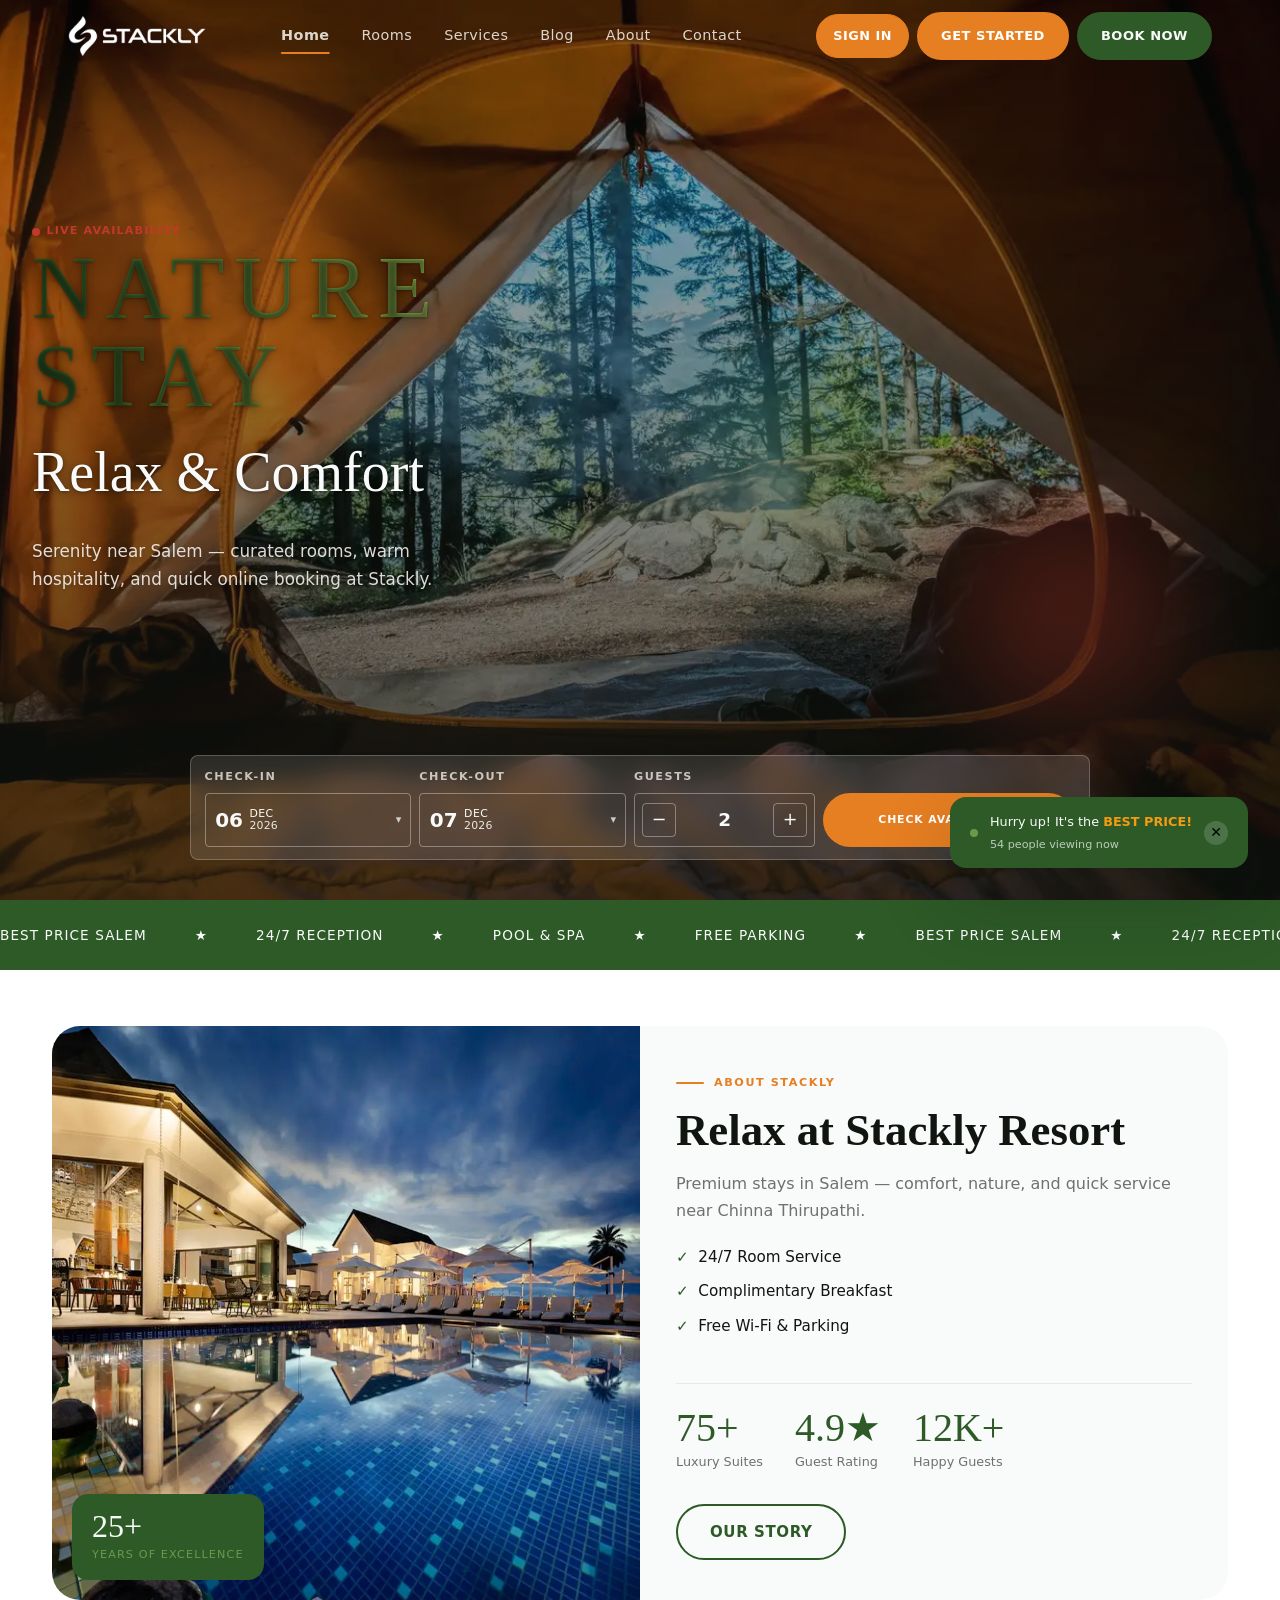
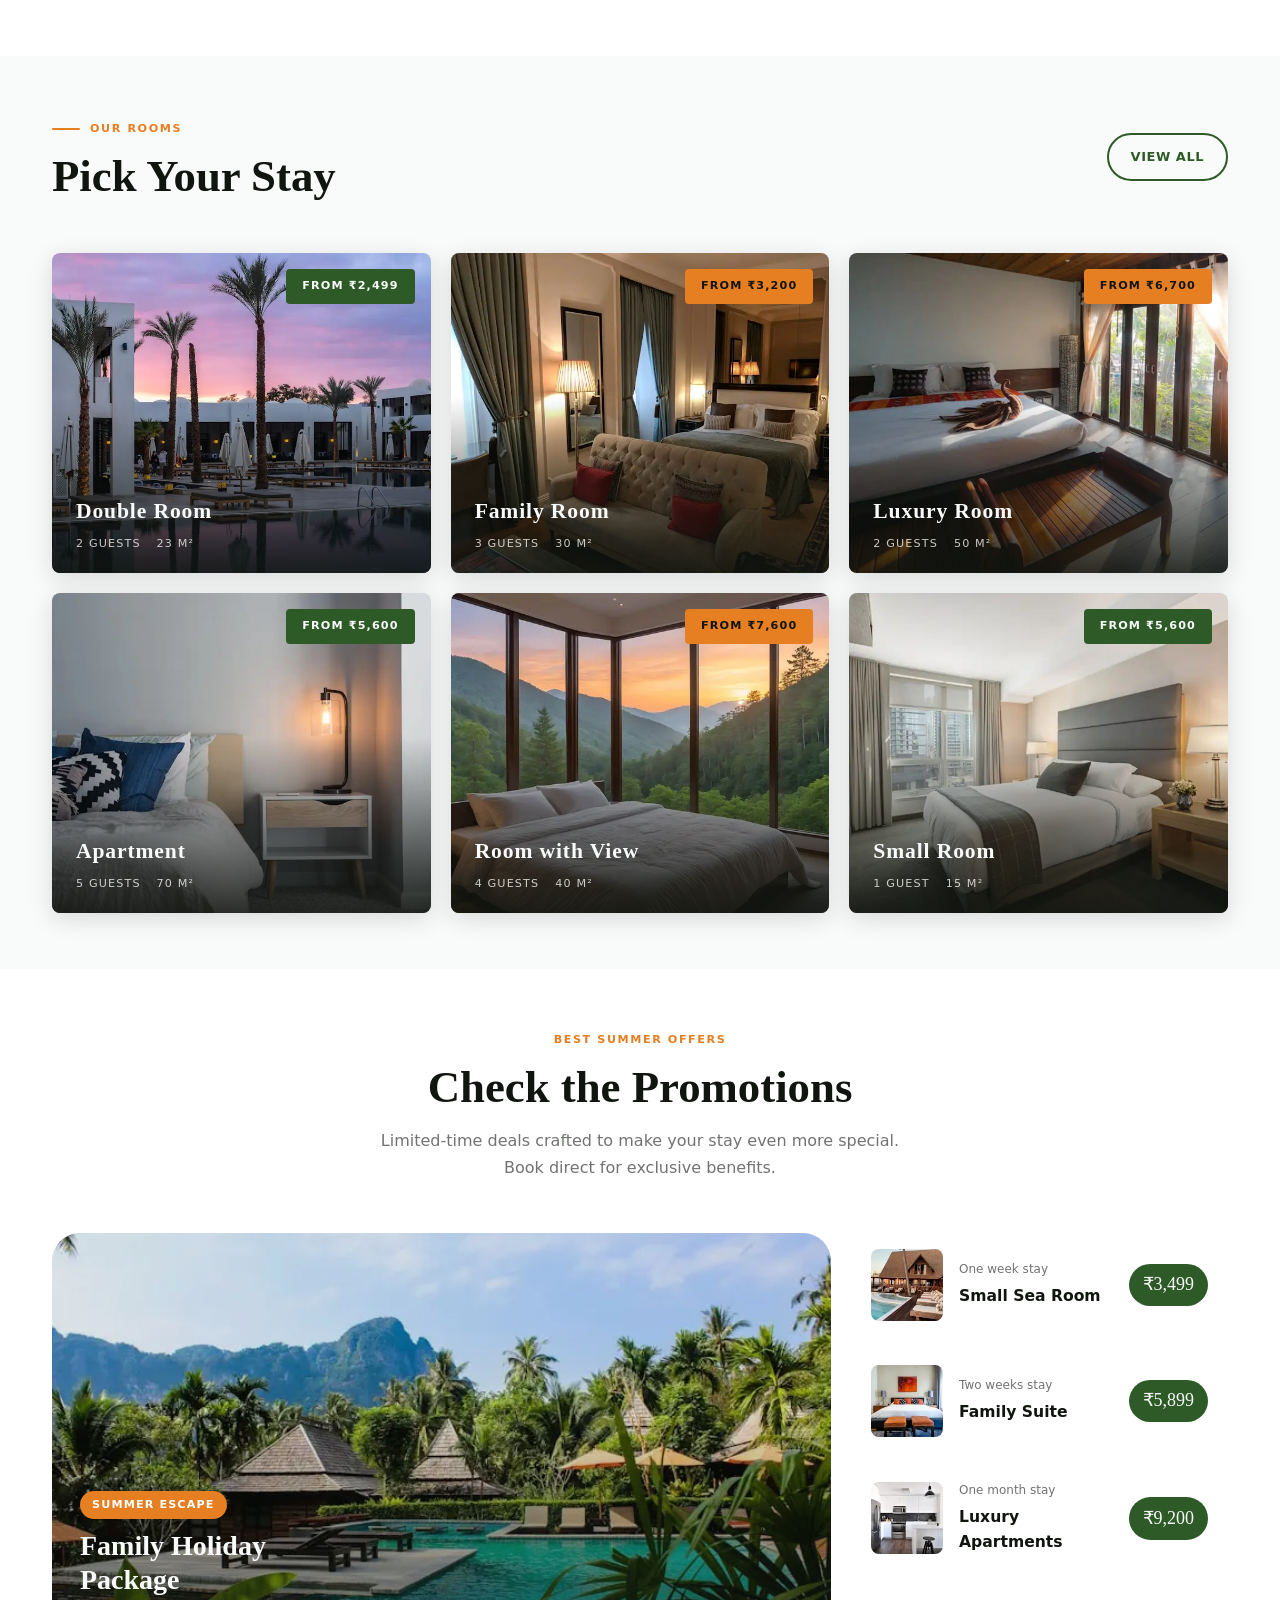
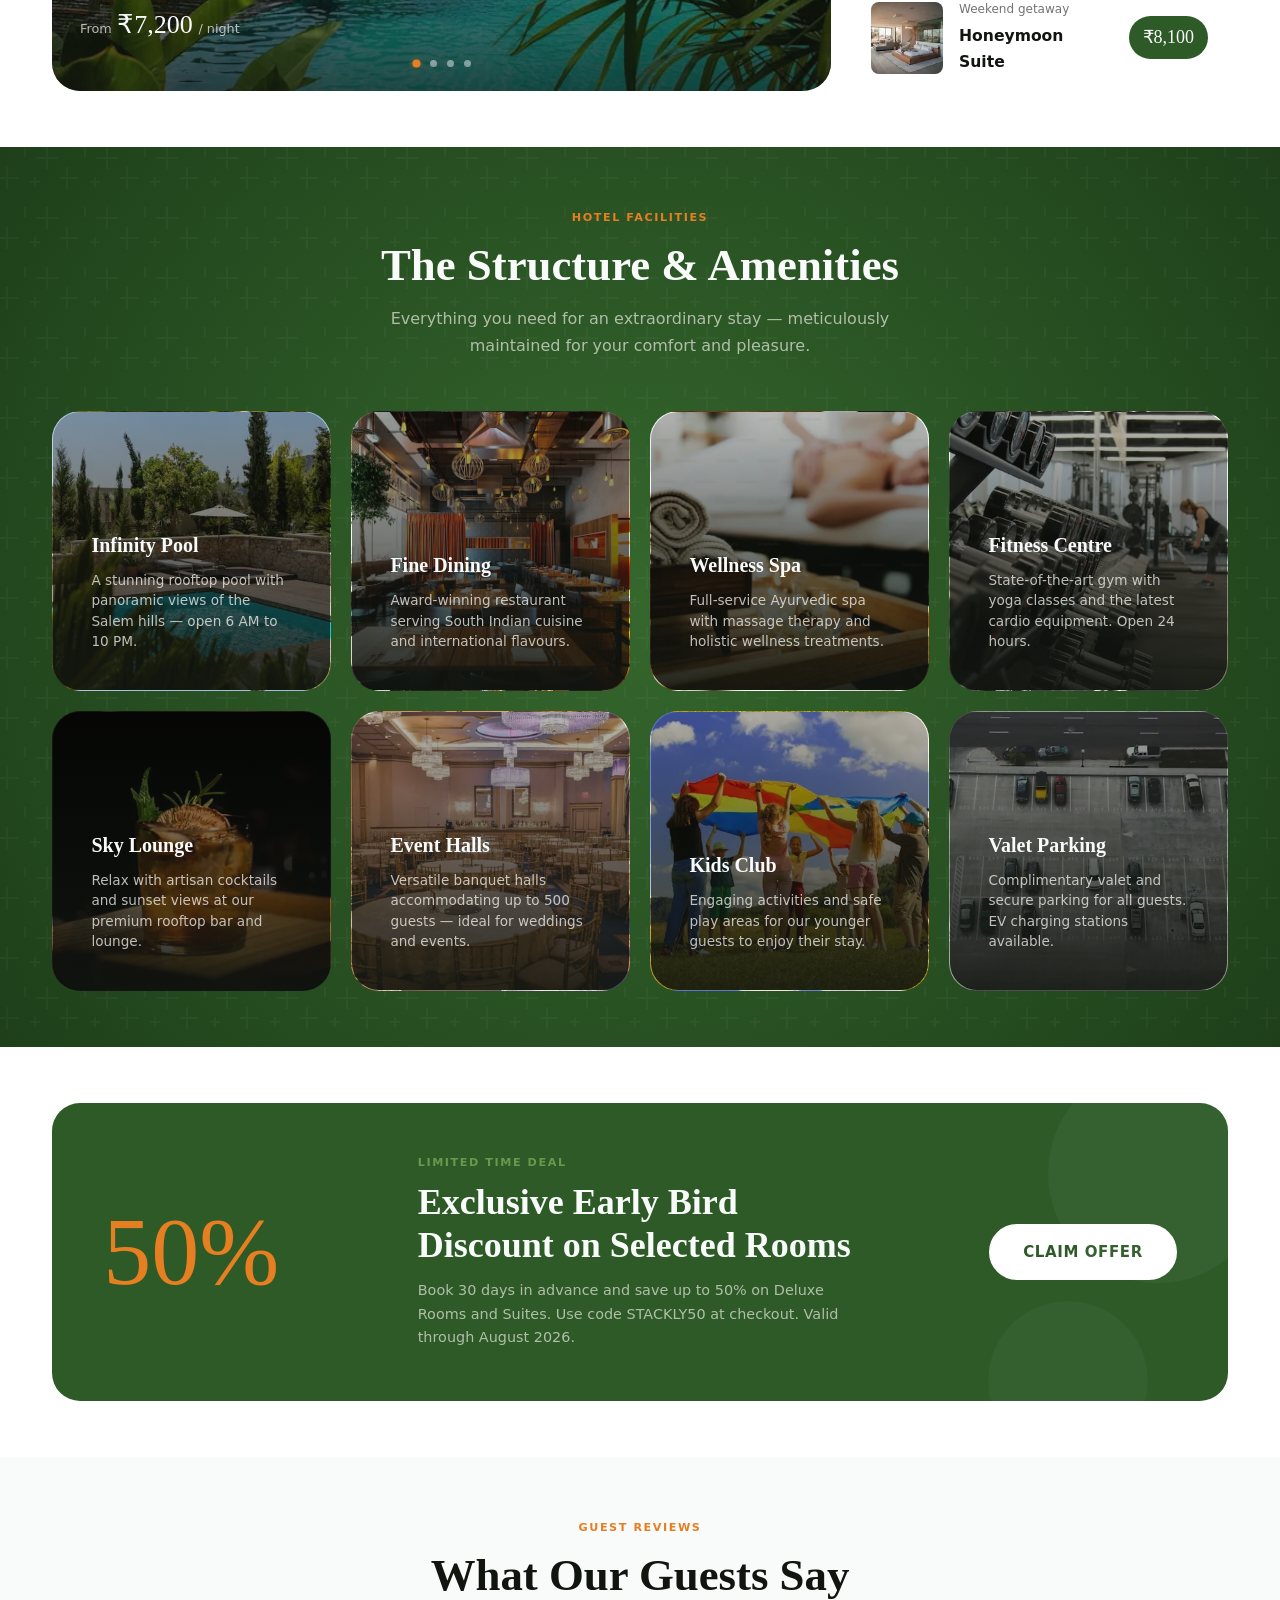
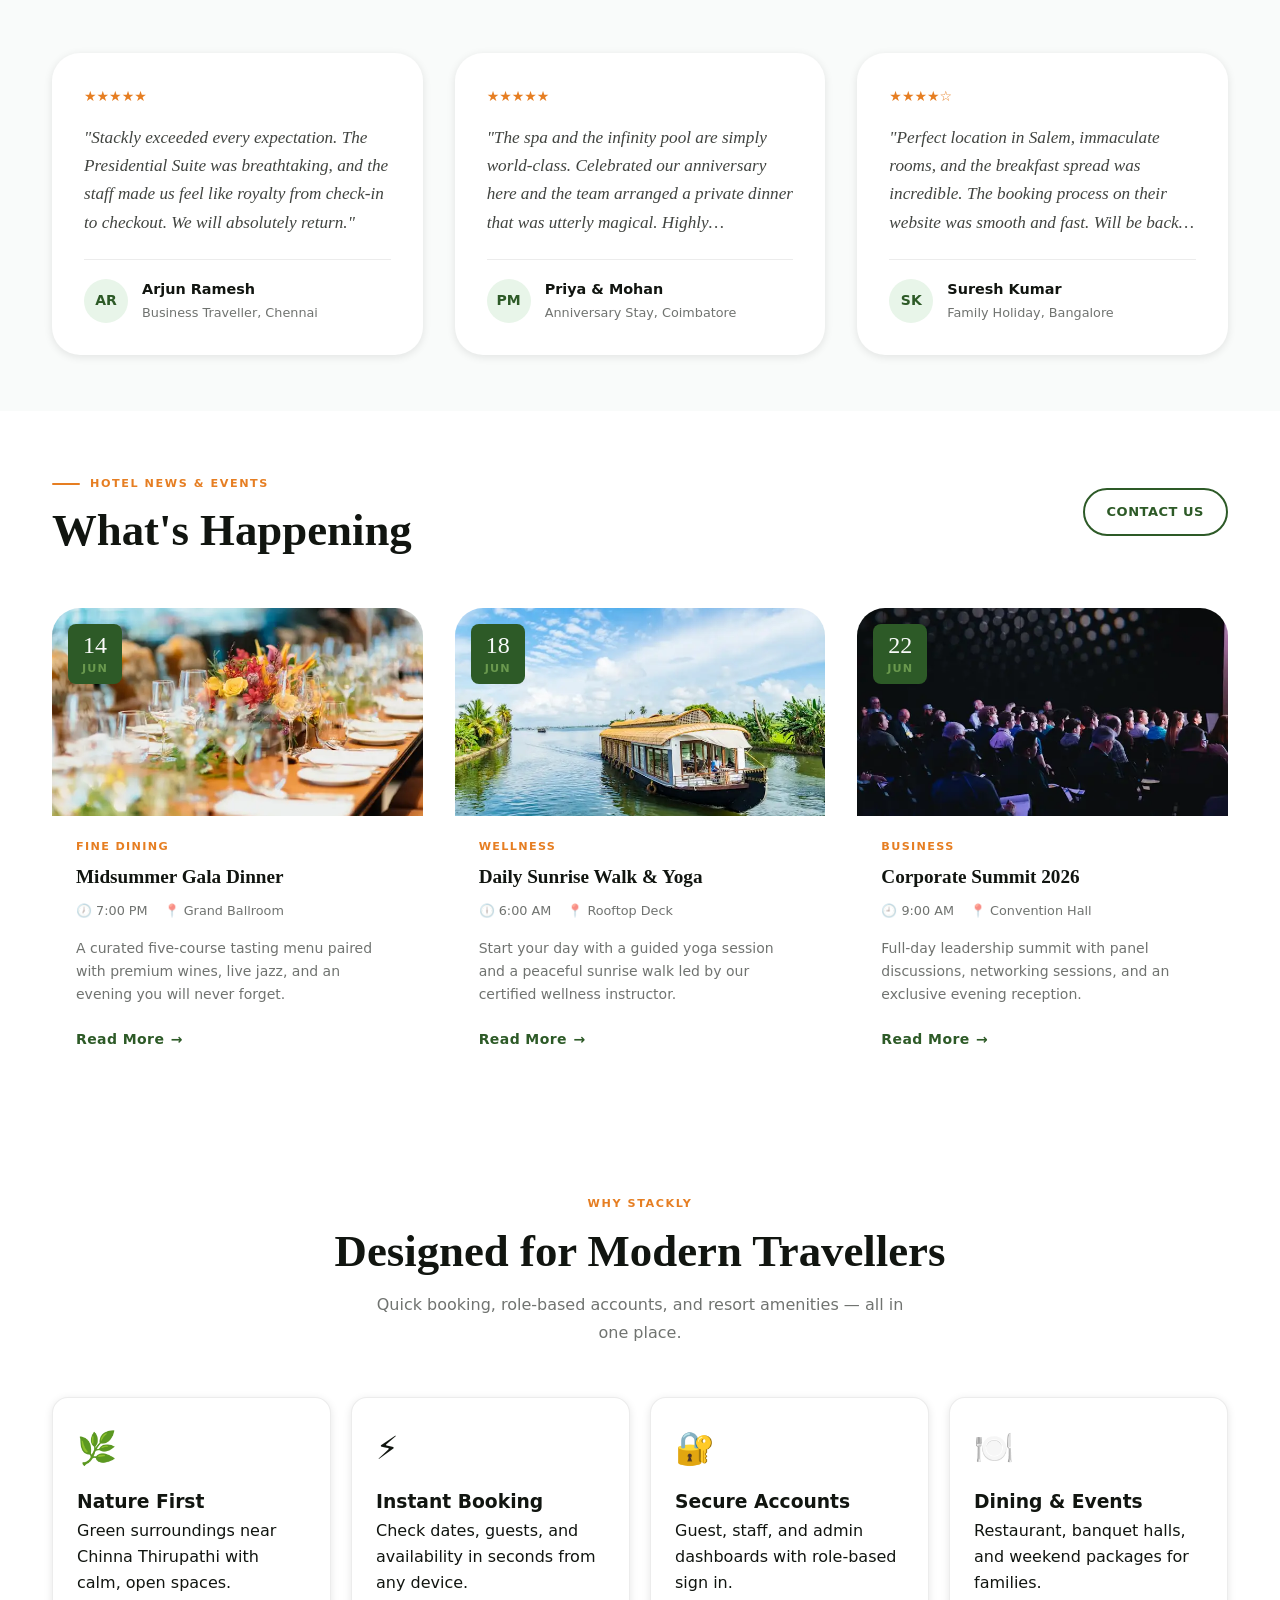
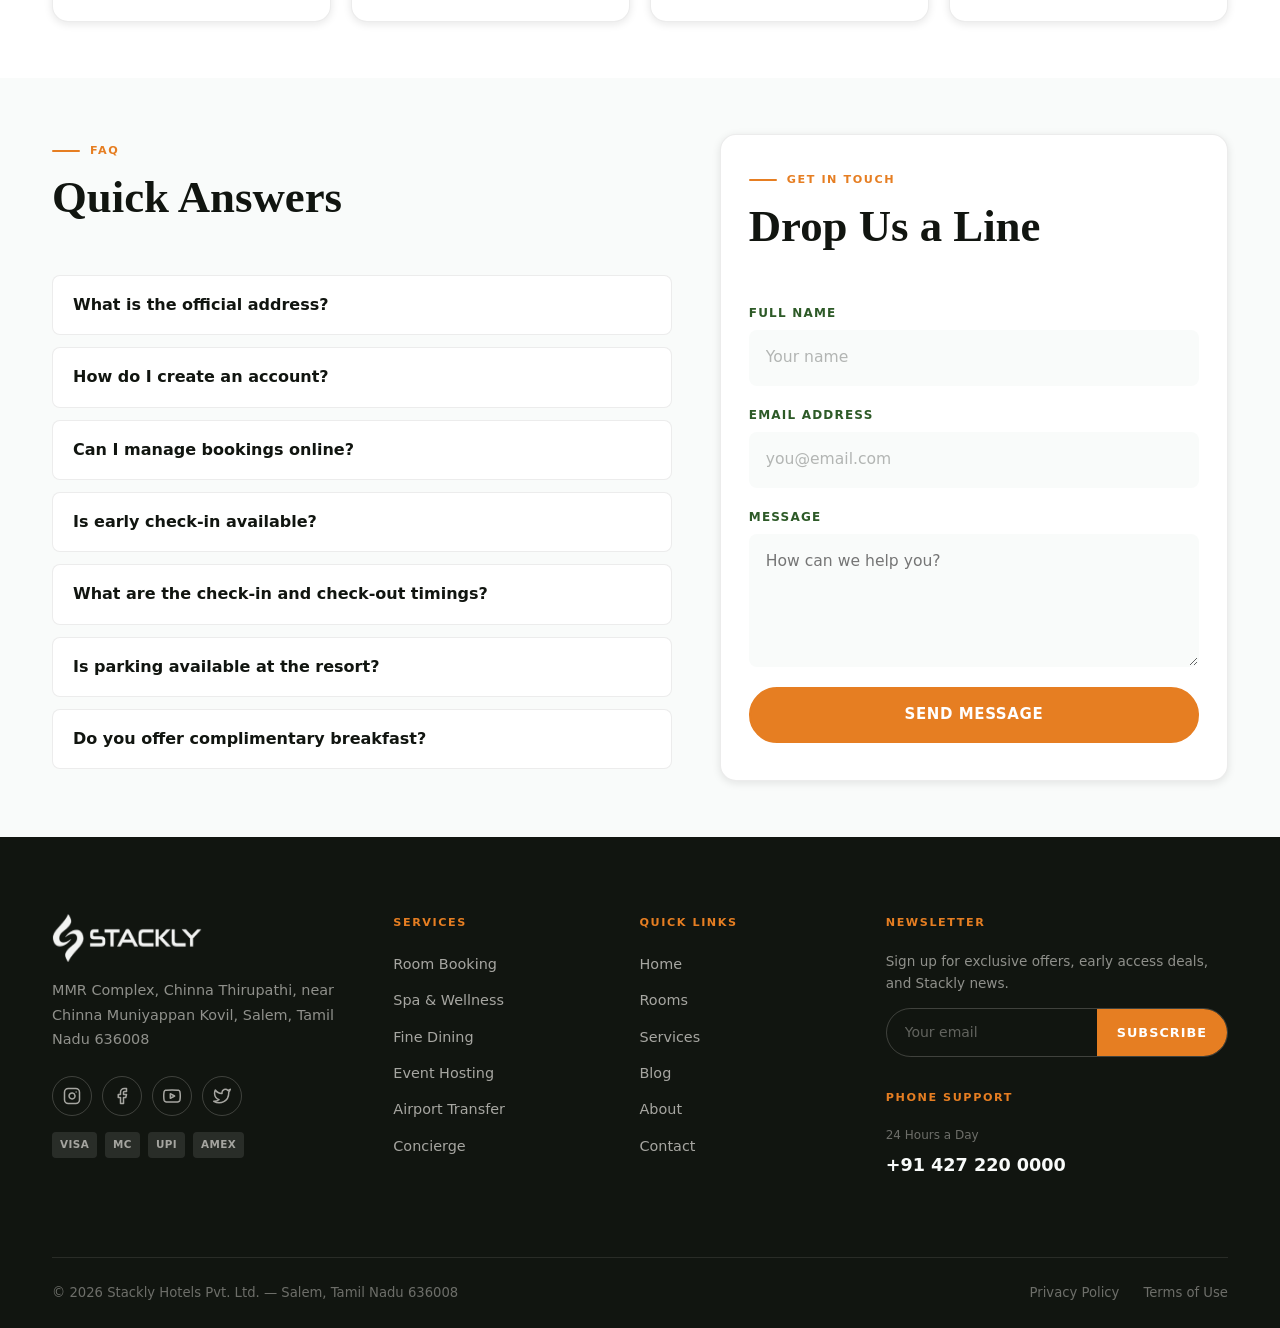
==== commit 9a26dc4e: "Add files via upload" ====
--- a/index.html
+++ b/index.html
@@ -351,9 +351,9 @@
       <div class="promo-card promo-card--slider" style="min-height:380px;" data-promo-slider>
         <div class="promo-card__slides" aria-hidden="true">
           <img class="promo-card__img active" src="assets/site-photo-38.webp" alt="Family enjoying resort pool" width="900" height="560" loading="lazy" />
-          <img class="promo-card__img" src="assets/site-photo-39.webp" alt="Summer room offer" width="900" height="560" loading="lazy" />
-          <img class="promo-card__img" src="assets/site-photo-40.webp" alt="Family suite offer" width="900" height="560" loading="lazy" />
-          <img class="promo-card__img" src="assets/site-photo-42.webp" alt="Honeymoon suite weekend offer" width="900" height="560" loading="lazy" />
+          <img class="promo-card__img" src="assets/site-photo-53.webp" alt="Summer room offer" width="900" height="560" loading="lazy" />
+          <img class="promo-card__img" src="assets/site-photo-33.webp" alt="Family suite offer" width="900" height="560" loading="lazy" />
+          <img class="promo-card__img" src="assets/site-photo-37.webp" alt="Honeymoon suite weekend offer" width="900" height="560" loading="lazy" />
         </div>
         <div class="promo-card__body">
           <span class="promo-card__tag">Summer Escape</span>
@@ -700,6 +700,9 @@
           <details class="faq-item"><summary>How do I create an account?</summary><div class="faq-item__body">Click <strong>Get Started</strong>, choose Guest or Staff role, and complete the signup form.</div></details>
           <details class="faq-item"><summary>Can I manage bookings online?</summary><div class="faq-item__body">Yes. After sign in, guests can manage bookings, profile, wishlist, rewards, and support from the dashboard.</div></details>
           <details class="faq-item"><summary>Is early check-in available?</summary><div class="faq-item__body">Subject to availability. Contact reception or mention it in your booking request.</div></details>
+          <details class="faq-item"><summary>What are the check-in and check-out timings?</summary><div class="faq-item__body">Standard check-in time is 2:00 PM and check-out time is 11:00 AM.</div></details>
+          <details class="faq-item"><summary>Is parking available at the resort?</summary><div class="faq-item__body">Yes, we offer complimentary secure parking for all our staying guests and visitors.</div></details>
+          <details class="faq-item"><summary>Do you offer complimentary breakfast?</summary><div class="faq-item__body">Yes, all direct room bookings at Stackly include a delicious complimentary breakfast buffet.</div></details>
         </div>
       </div>
 
--- a/style.css
+++ b/style.css
@@ -1008,7 +1008,7 @@
     inset: 0;
     background: rgba(17, 21, 16, 0.55);
     background: linear-gradient(to bottom, rgba(17, 21, 16, 0.25) 0%, rgba(17, 21, 16, 0.75) 100%);
-    backdrop-filter: blur(1.5px);
+    backdrop-filter: blur(0.5px);
     z-index: 1;
     pointer-events: none;
 }
@@ -3914,7 +3914,15 @@
   display: grid;
   grid-template-columns: minmax(0, 1fr) minmax(320px, 0.82fr);
   gap: clamp(1.5rem, 4vw, 3rem);
-  align-items: start;
+  align-items: stretch;
+}
+
+@media (min-width: 1025px) {
+  .home-faq-contact__grid > div:first-child {
+    display: flex;
+    flex-direction: column;
+    justify-content: flex-start;
+  }
 }
 
 .home-faq-contact .faq-list {
@@ -3993,7 +4001,7 @@
 
 .rooms-page .feature-card:nth-child(2) { background-image: linear-gradient(135deg, rgba(17,21,16,0.82), rgba(45,90,39,0.7)), url('assets/site-photo-16.webp'); }
 .rooms-page .feature-card:nth-child(3) { background-image: linear-gradient(135deg, rgba(17,21,16,0.82), rgba(45,90,39,0.7)), url('assets/site-photo-13.webp'); }
-.rooms-page .feature-card:nth-child(4) { background-image: linear-gradient(135deg, rgba(17,21,16,0.82), rgba(45,90,39,0.7)), url('assets/site-photo-21.webp'); }
+.rooms-page .feature-card:nth-child(4) { background-image: linear-gradient(135deg, rgba(17,21,16,0.82), rgba(45,90,39,0.7)), url('assets/site-photo-23.webp'); }
 .rooms-page .feature-card:nth-child(5) { background-image: linear-gradient(135deg, rgba(17,21,16,0.82), rgba(45,90,39,0.7)), url('assets/site-photo-24.webp'); }
 .rooms-page .feature-card:nth-child(6) { background-image: linear-gradient(135deg, rgba(17,21,16,0.82), rgba(45,90,39,0.7)), url('assets/site-photo-08.webp'); }
 
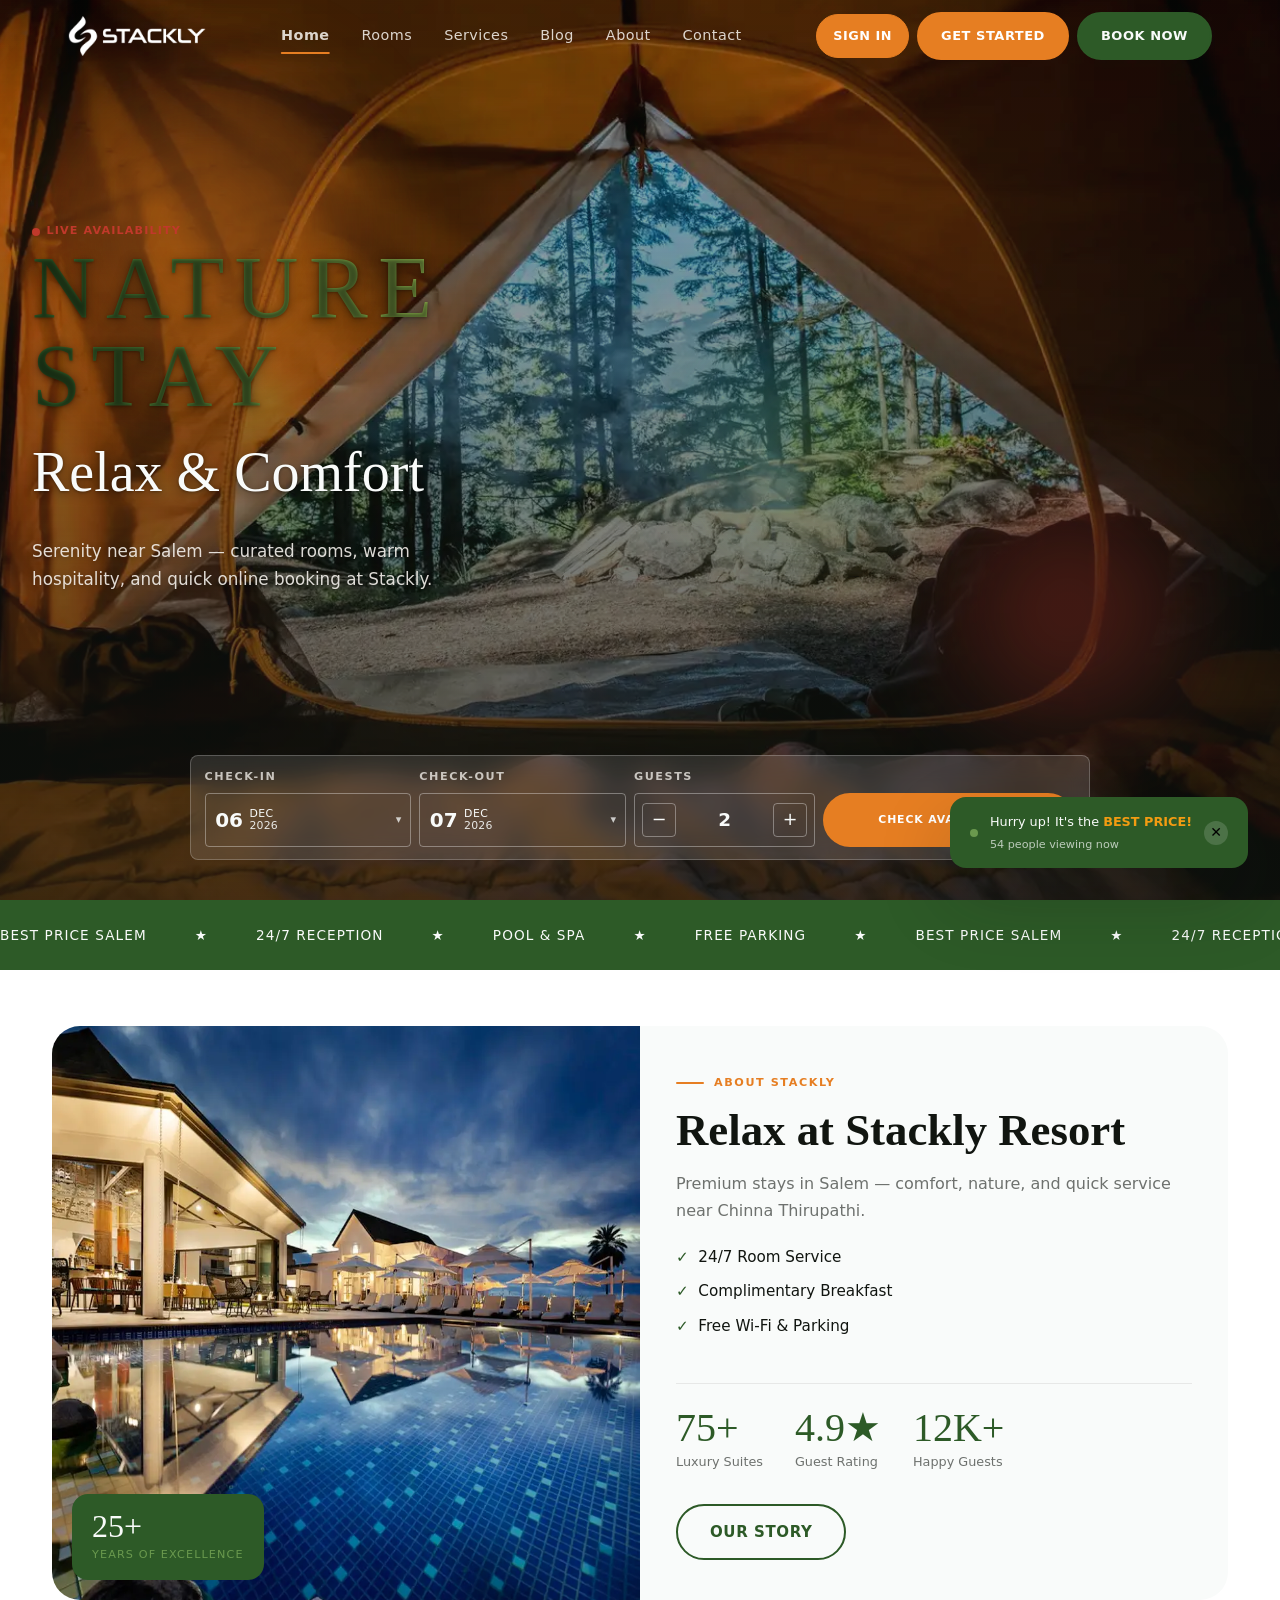
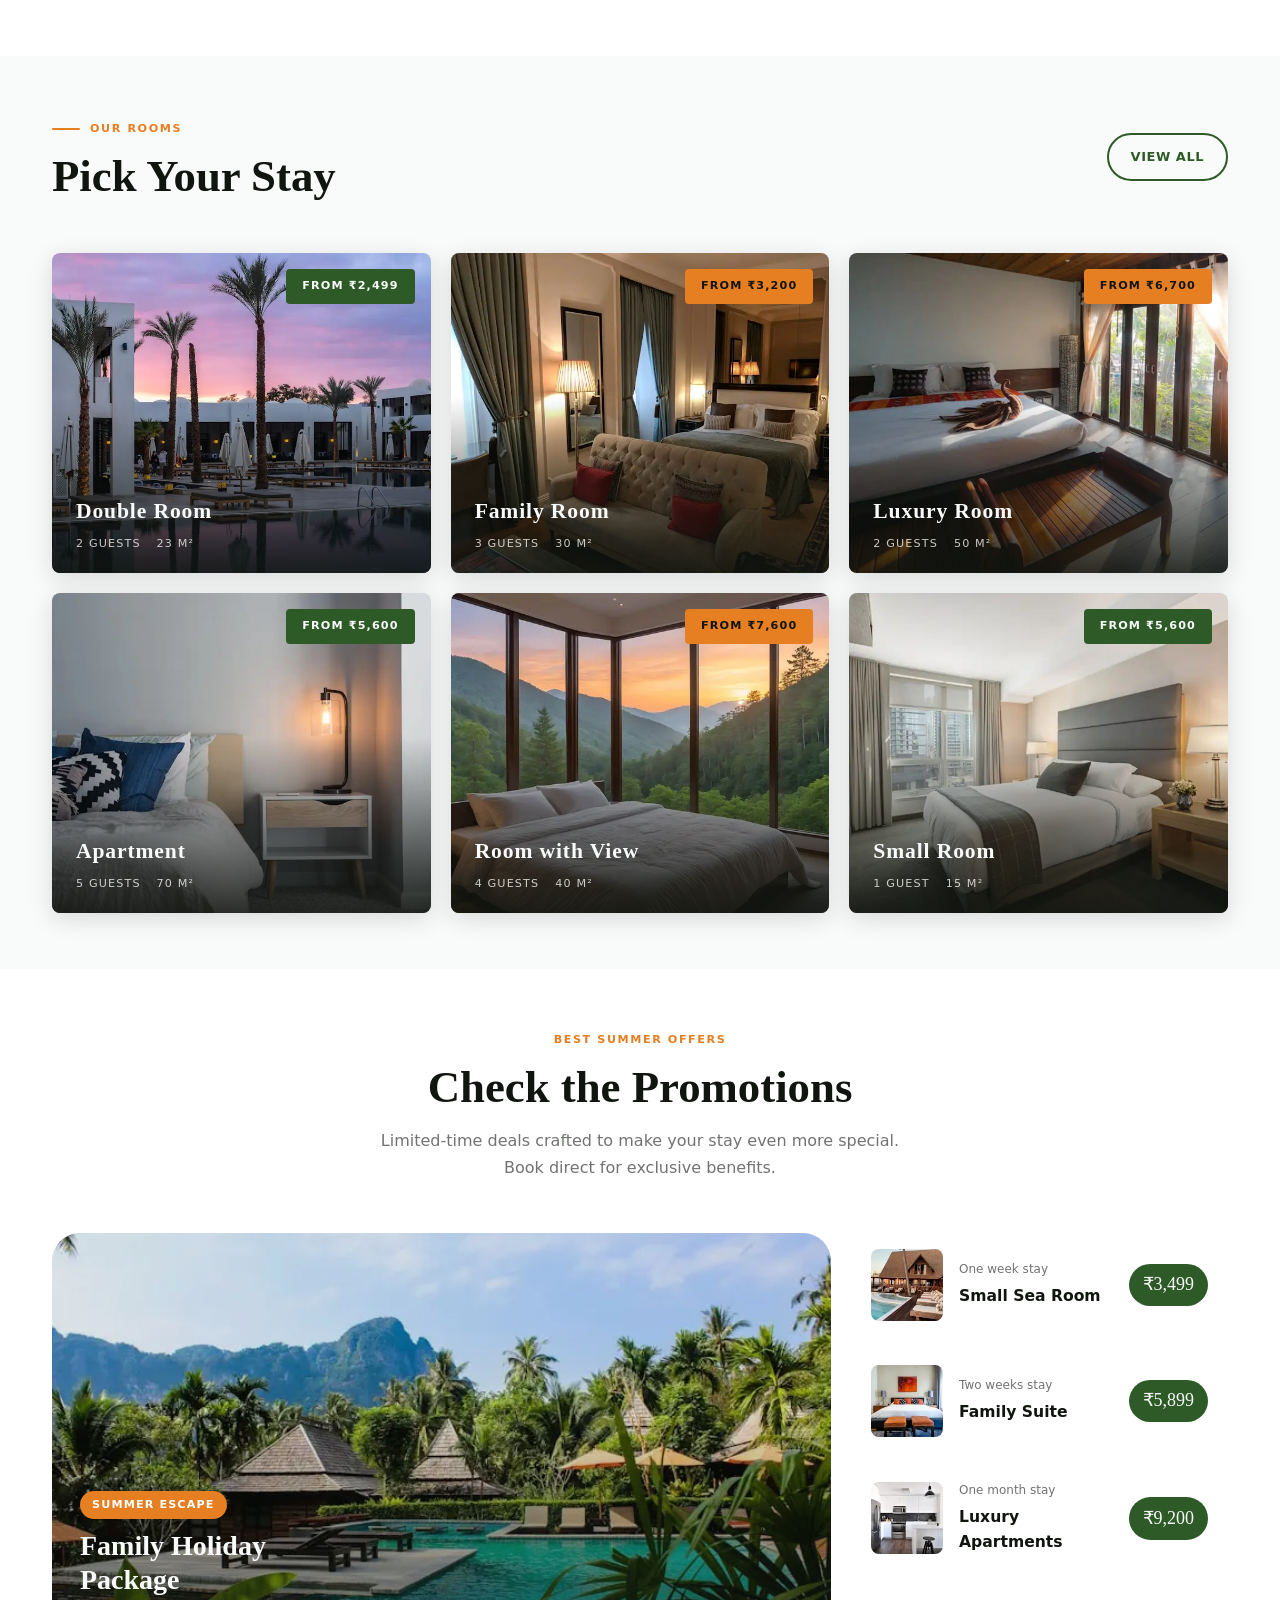
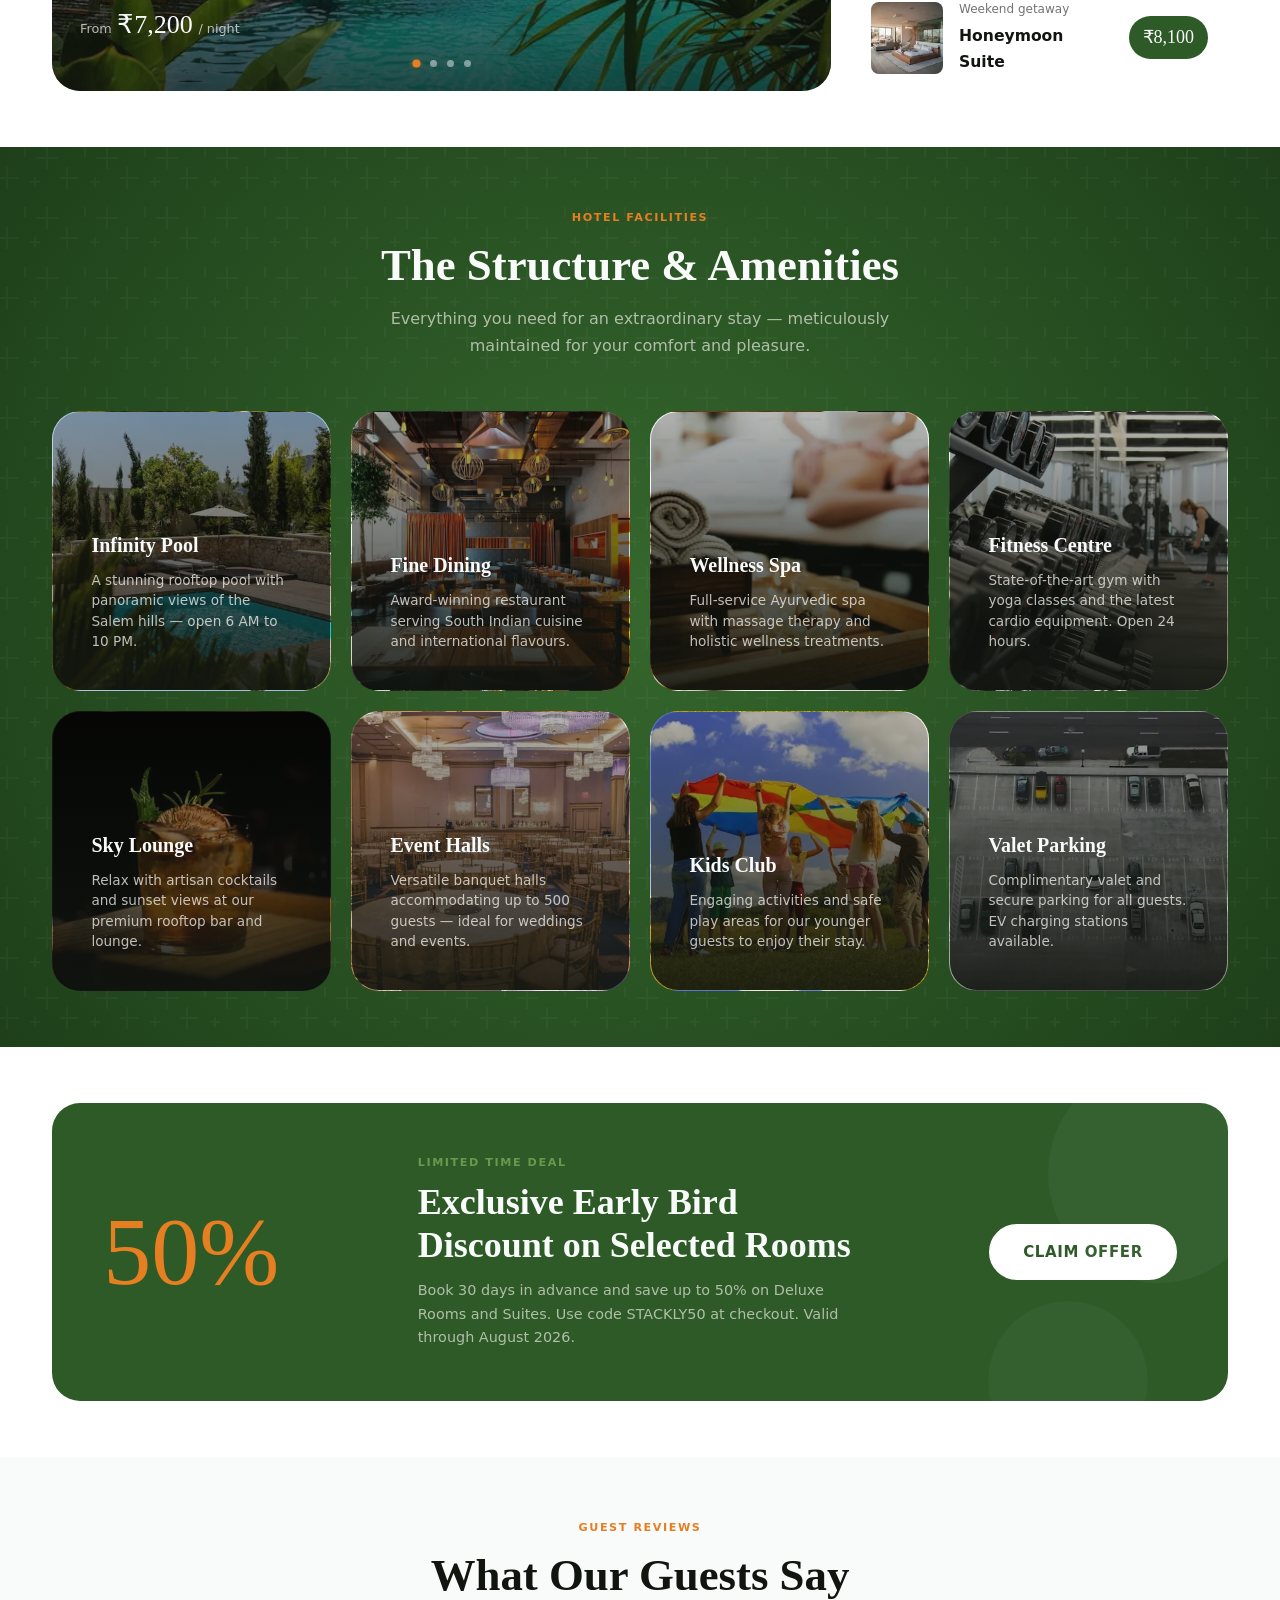
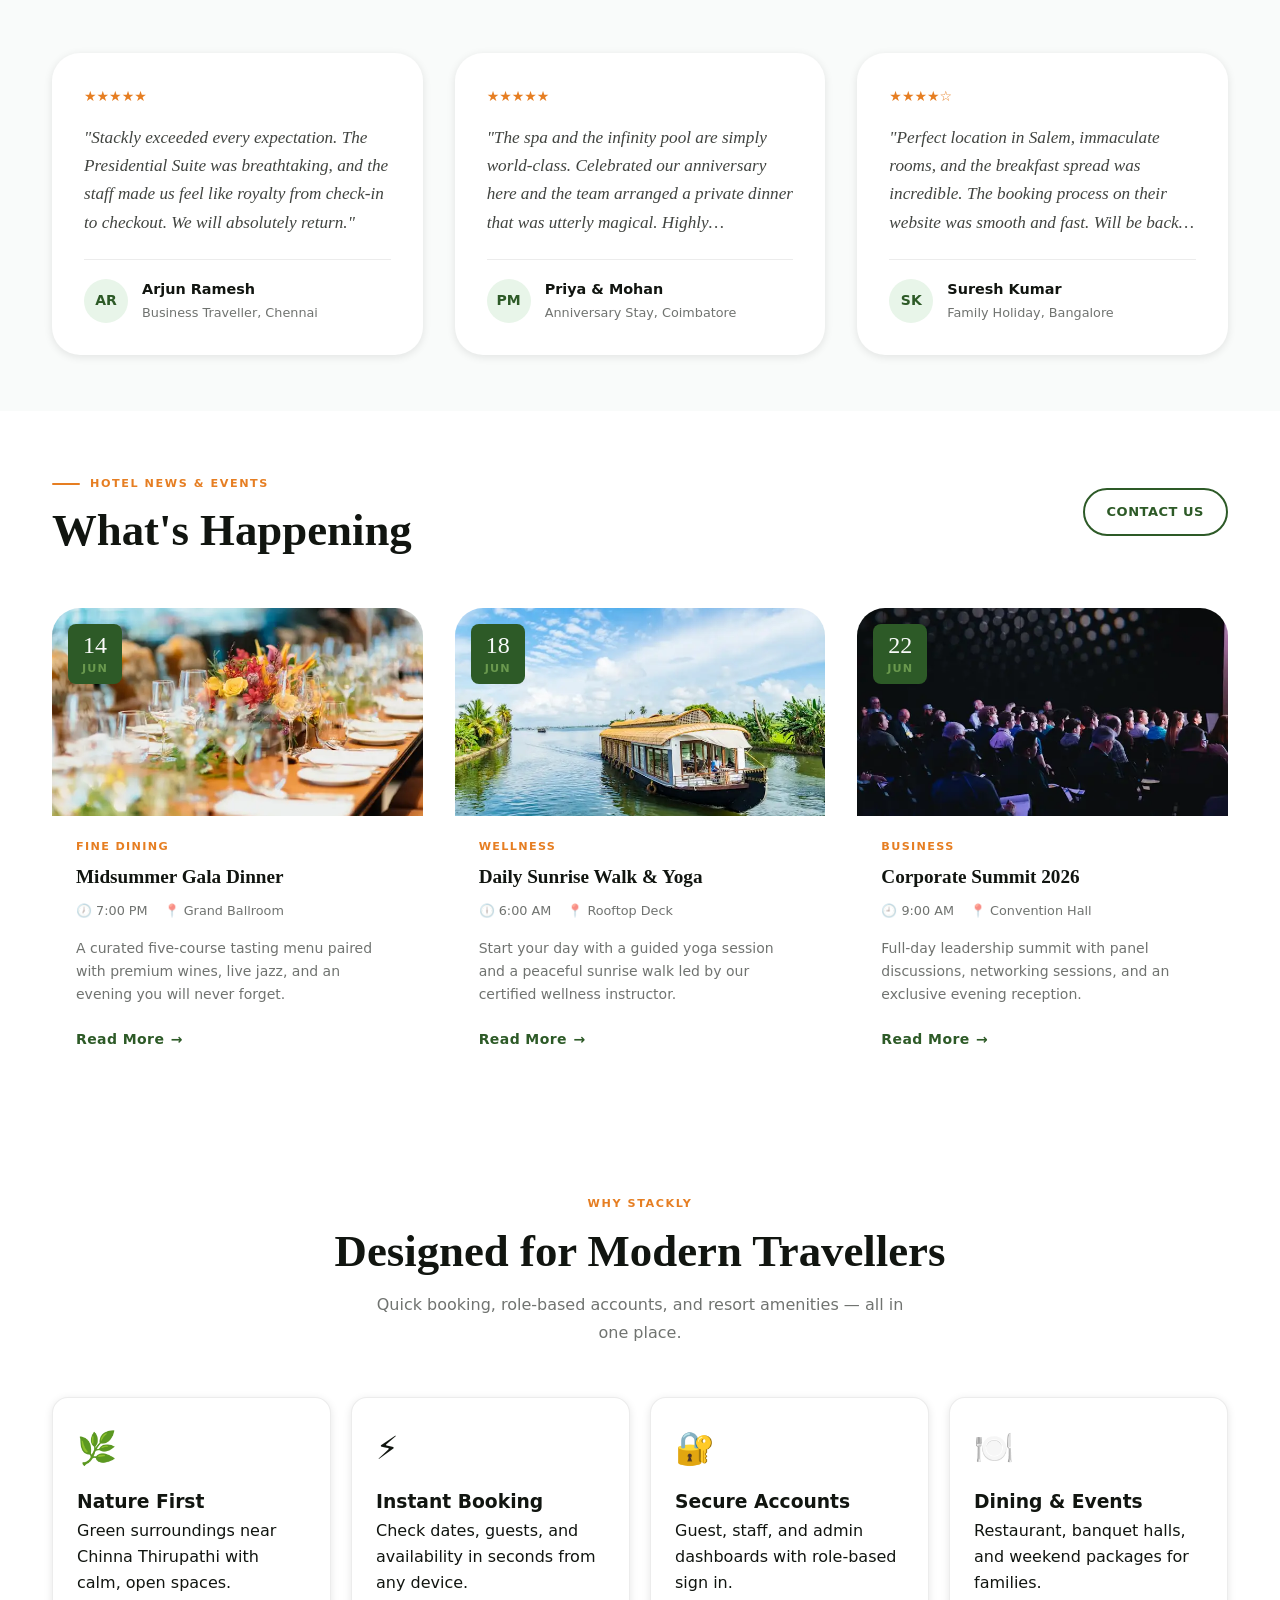
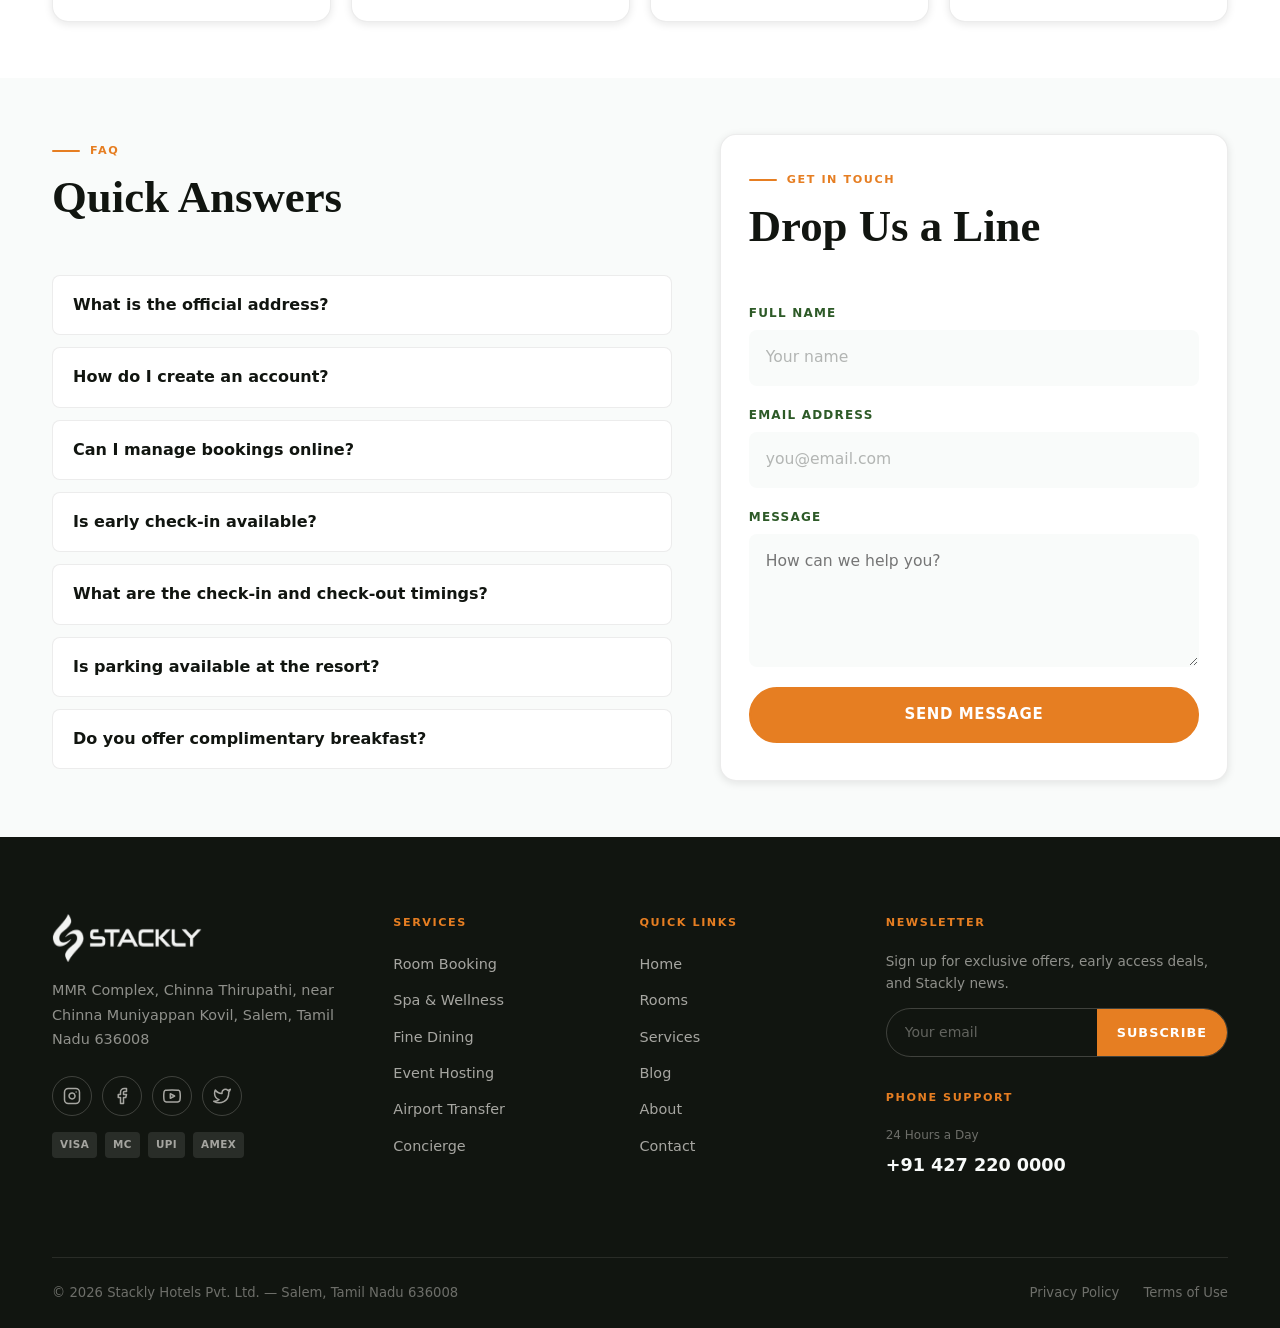
==== commit 99606594: "Add files via upload" ====
--- a/index.html
+++ b/index.html
@@ -89,9 +89,16 @@
      MOBILE FULL-SCREEN OVERLAY
 ════════════════════════════════════════ -->
 <div class="nav-overlay" id="navOverlay" role="dialog" aria-modal="true" aria-label="Navigation menu">
-  <a href="index.html" class="nav-overlay__brand" aria-label="Stackly — Home">
-    <img src="assets/logo.webp" alt="Stackly" width="130" height="42" />
-  </a>
+  <div class="nav-overlay__header">
+    <button type="button" class="nav-overlay__close" id="overlayCloseBtn" aria-label="Close menu">
+      <span></span>
+      <span></span>
+      <span></span>
+    </button>
+    <a href="index.html" class="nav-overlay__brand" aria-label="Stackly — Home">
+      <img src="assets/logo.webp" alt="Stackly" width="130" height="42" />
+    </a>
+  </div>
   <nav>
     <ul class="nav-overlay__list">
       <li class="nav-overlay__item">
@@ -115,11 +122,11 @@
     </ul>
   </nav>
   <div class="nav-overlay__footer">
-    <div id="overlayAuthLinks" class="nav-overlay__auth">
-      <a href="login.html" class="btn btn--ghost-nav">Login</a>
-      <a href="signup.html" class="btn btn--accent">Get Started</a>
-    </div>
-    <a href="booking.html" class="btn btn--primary">Book Now</a>
+    <div class="nav-overlay__auth">
+      <a href="login.html"  class="btn btn--ghost-lt btn--sm">Sign In</a>
+      <a href="signup.html" class="btn btn--accent  btn--sm">Get Started</a>
+    </div>
+    <a href="booking.html" class="btn btn--primary nav-overlay__book-btn">Book Now</a>
   </div>
 </div>
 
@@ -856,4 +863,4 @@
 <script src="scripts/app.js" defer></script>
 
 </body>
-</html>
+</html>
--- a/style.css
+++ b/style.css
@@ -375,12 +375,25 @@
   background: var(--clr-amber);
   color: var(--clr-white);
   border: 2px solid var(--clr-amber);
+  transition:
+    background var(--dur-fast) var(--ease-out),
+    border-color var(--dur-fast) var(--ease-out),
+    color var(--dur-fast) var(--ease-out),
+    transform var(--dur-fast) var(--ease-out),
+    box-shadow var(--dur-fast) var(--ease-out);
 }
 
 .btn--ghost-nav:hover {
   background: var(--clr-amber-lt);
   border-color: var(--clr-amber-lt);
   color: var(--clr-white);
+  transform: translateY(-2px);
+  box-shadow: 0 6px 18px rgba(230, 126, 34, 0.4);
+}
+
+.btn--ghost-nav:active {
+  transform: translateY(0);
+  box-shadow: 0 2px 8px rgba(230, 126, 34, 0.3);
 }
 
 /* White fill */
@@ -425,7 +438,7 @@
   position: fixed;
   top: 0;
   inset-inline: 0;
-  z-index: 900;
+  z-index: 1100;
   height: var(--nav-h);
   display: flex;
   align-items: center;
@@ -549,12 +562,17 @@
   display: none;
   flex-direction: column;
   justify-content: center;
-  gap: 5px;
-  width: 48px;
-  height: 48px;
-  padding: 12px;
+  align-items: center;
+  gap: 6px;
+  width: 44px;
+  height: 44px;
+  min-width: 44px;
+  padding: 0;
   border-radius: var(--r-md);
   cursor: pointer;
+  flex-shrink: 0;
+  background: transparent;
+  border: none;
   transition: background var(--dur-fast) var(--ease-out);
 }
 
@@ -562,46 +580,51 @@
 
 .navbar__burger span {
   display: block;
+  width: 22px;
   height: 2px;
   background: var(--clr-ink);
   border-radius: var(--r-pill);
   transition:
     transform var(--dur-base) var(--ease-out),
-    opacity var(--dur-fast) var(--ease-out),
-    width var(--dur-base) var(--ease-out);
+    opacity var(--dur-fast) var(--ease-out);
 }
 
 .navbar.transparent .navbar__burger span { background: var(--clr-cream); }
 
-.navbar__burger span:nth-child(1) { width: 22px; }
-.navbar__burger span:nth-child(2) { width: 16px; }
-.navbar__burger span:nth-child(3) { width: 22px; }
-
-/* Burger open state */
+.navbar.scrolled .navbar__burger span,
+.navbar--static .navbar__burger span { background: var(--clr-ink); }
+
+/* Burger open → X */
+.navbar__burger.open {
+  background: rgba(255, 255, 255, 0.12);
+}
+
 .navbar__burger.open span:nth-child(1) {
-  width: 22px;
-  transform: translateY(7px) rotate(45deg);
+  transform: translateY(8px) rotate(45deg);
 }
 .navbar__burger.open span:nth-child(2) {
   opacity: 0;
   transform: scaleX(0);
 }
 .navbar__burger.open span:nth-child(3) {
-  width: 22px;
-  transform: translateY(-7px) rotate(-45deg);
+  transform: translateY(-8px) rotate(-45deg);
+}
+
+.navbar.transparent .navbar__burger.open span {
+  background: var(--clr-cream);
 }
 
 .nav-overlay {
   position: fixed;
   inset: 0;
-  z-index: 950; /* Just below navbar */
+  z-index: 1050;
   background: var(--clr-forest);
   display: flex;
   flex-direction: column;
   align-items: stretch;
   justify-content: flex-start;
   gap: 0;
-  padding: calc(var(--nav-h-mob) + 0.75rem) 1.25rem 1.5rem;
+  padding: 0 1.25rem 1.5rem;
   overflow-y: auto;
   overflow-x: hidden;
   -webkit-overflow-scrolling: touch;
@@ -629,18 +652,73 @@
   clip-path: circle(150% at calc(100% - 40px) 40px);
 }
 
+.nav-overlay__header {
+  display: flex;
+  align-items: center;
+  justify-content: space-between;
+  flex-direction: row-reverse;
+  padding: 0.5rem 0 1rem;
+  margin-bottom: 0.35rem;
+  flex-shrink: 0;
+  border-bottom: 1px solid rgba(248, 245, 240, 0.12);
+}
+
+.nav-overlay__close {
+  display: flex;
+  flex-direction: column;
+  justify-content: center;
+  align-items: center;
+  gap: 6px;
+  width: 44px;
+  height: 44px;
+  min-width: 44px;
+  padding: 0;
+  border: none;
+  border-radius: 10px;
+  background: rgba(255, 255, 255, 0.1);
+  cursor: pointer;
+  flex-shrink: 0;
+  transition: background var(--dur-fast) var(--ease-out);
+}
+
+.nav-overlay__close:hover {
+  background: rgba(230, 126, 34, 0.35);
+}
+
+.nav-overlay__close span {
+  display: block;
+  width: 20px;
+  height: 2px;
+  background: var(--clr-cream);
+  border-radius: var(--r-pill);
+}
+
+.nav-overlay__close span:nth-child(1) {
+  transform: translateY(8px) rotate(45deg);
+}
+
+.nav-overlay__close span:nth-child(2) {
+  opacity: 0;
+  transform: scaleX(0);
+}
+
+.nav-overlay__close span:nth-child(3) {
+  transform: translateY(-8px) rotate(-45deg);
+}
+
 .nav-overlay__brand {
-  display: block;
-  text-align: center;
-  margin-bottom: 0.75rem;
-  flex-shrink: 0;
+  display: flex;
+  align-items: center;
+  flex: 1;
+  min-width: 0;
+  text-decoration: none;
 }
 
 .nav-overlay__brand img {
-  height: 42px;
+  height: 38px;
   width: auto;
-  max-width: 140px;
-  margin: 0 auto;
+  max-width: 130px;
+  object-fit: contain;
   filter: brightness(0) invert(1);
 }
 
@@ -658,7 +736,8 @@
 .nav-overlay__link {
   display: flex;
   align-items: center;
-  justify-content: space-between;
+  justify-content: center;
+  gap: 0.75rem;
   padding: 1.25rem 0;
   font-family: var(--font-serif);
   font-size: clamp(1.75rem, 7vw, 2.5rem);
@@ -4215,9 +4294,7 @@
 
   .navbar__cta.navbar__auth,
   .navbar__cta.navbar__auth#navAuthGuest {
-    display: flex !important;
-    margin-left: auto;
-    gap: 0.4rem;
+    display: none !important;
   }
 
   .navbar__cta.navbar__auth .btn {
@@ -4228,6 +4305,14 @@
     white-space: nowrap;
   }
 
+  .navbar__cta.navbar__auth .btn--ghost-nav:hover {
+    background: var(--clr-amber-lt);
+    border-color: var(--clr-amber-lt);
+    color: var(--clr-white);
+    transform: translateY(-2px);
+    box-shadow: 0 6px 16px rgba(230, 126, 34, 0.38);
+  }
+
   .navbar__cta.navbar__auth .btn:not(:first-child) {
     display: none !important;
   }
@@ -4240,16 +4325,43 @@
     width: 42px;
     height: 42px;
     flex: 0 0 42px;
+    margin-left: auto;
+  }
+
+  body.nav-menu-open .navbar {
+    background: transparent;
+    box-shadow: none;
+    backdrop-filter: none;
+  }
+
+  body.nav-menu-open .navbar__logo {
+    visibility: hidden;
+    pointer-events: none;
+  }
+
+  body.nav-menu-open .navbar__burger {
+    background: rgba(255, 255, 255, 0.14);
+  }
+
+  body.nav-menu-open .navbar__burger span {
+    background: var(--clr-cream);
   }
 
   .nav-overlay {
-    z-index: 1200;
-    z-index: 950;
+    z-index: 1050;
     justify-content: flex-start;
     align-items: stretch;
-    padding: calc(var(--nav-h-mob) + -2rem) 1.25rem 2rem;
+    padding: 0 1.25rem 2rem;
     overflow-y: auto;
     -webkit-overflow-scrolling: touch;
+  }
+
+  .nav-overlay__header {
+    padding-top: 1.25rem;
+  }
+
+  .nav-overlay__close {
+    display: none;
   }
 
   .nav-overlay__list {
@@ -4265,7 +4377,7 @@
     font-size: clamp(1.35rem, 7vw, 1.85rem);
     padding: 0.85rem 0;
     justify-content: center;
-    gap: 1rem;
+    gap: 0.75rem;
   }
 
   .nav-overlay__footer {
@@ -4280,7 +4392,8 @@
 
   .page-hero {
     min-height: 260px;
-    padding: calc(var(--nav-h-mob) + 1.5rem) 1rem 1.75rem;
+    min-height: 200px; /* Reduced min-height for a more compact look */
+    padding: calc(var(--nav-h-mob) + 1rem) 1rem 1.5rem; /* Reduced padding-top and bottom */
   }
 
   .page-hero h1 {
@@ -5059,4 +5172,4 @@
   .page-content {
     padding-top: 1.5rem;
   }
-}
+}
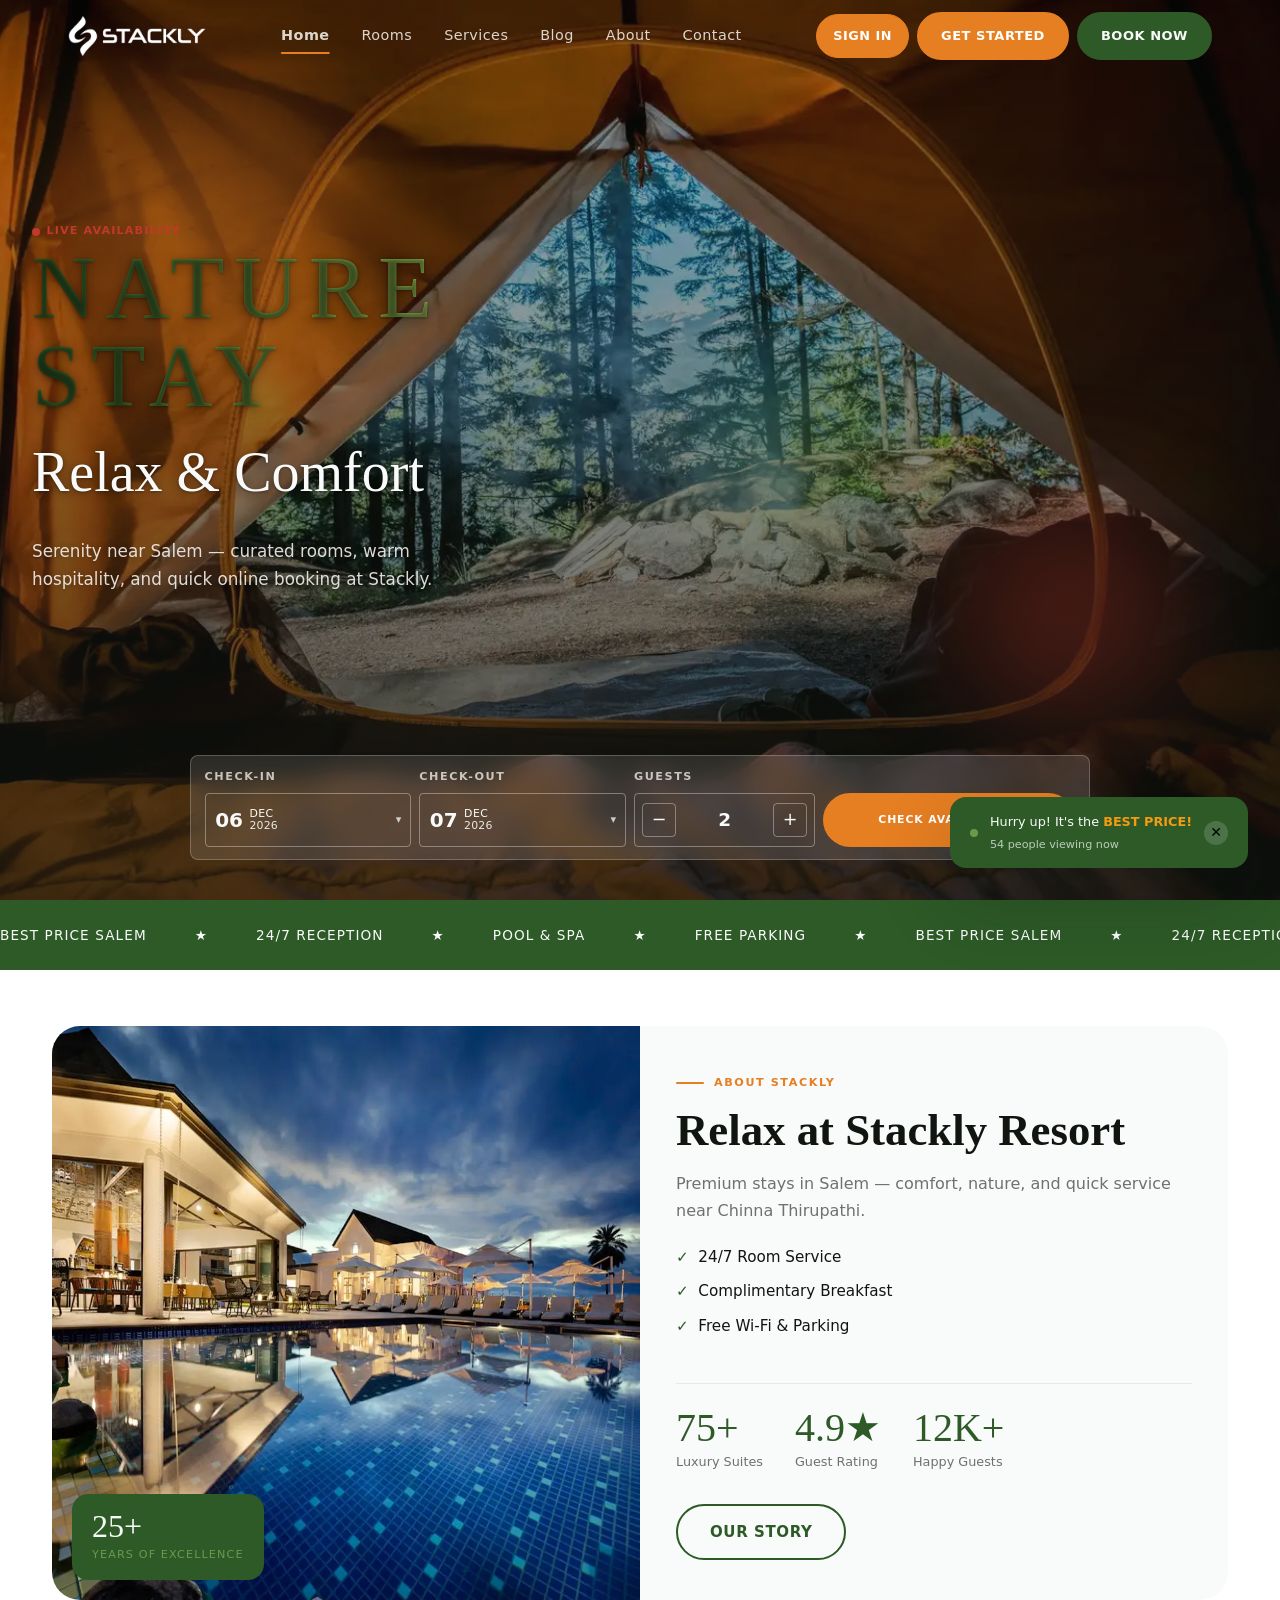
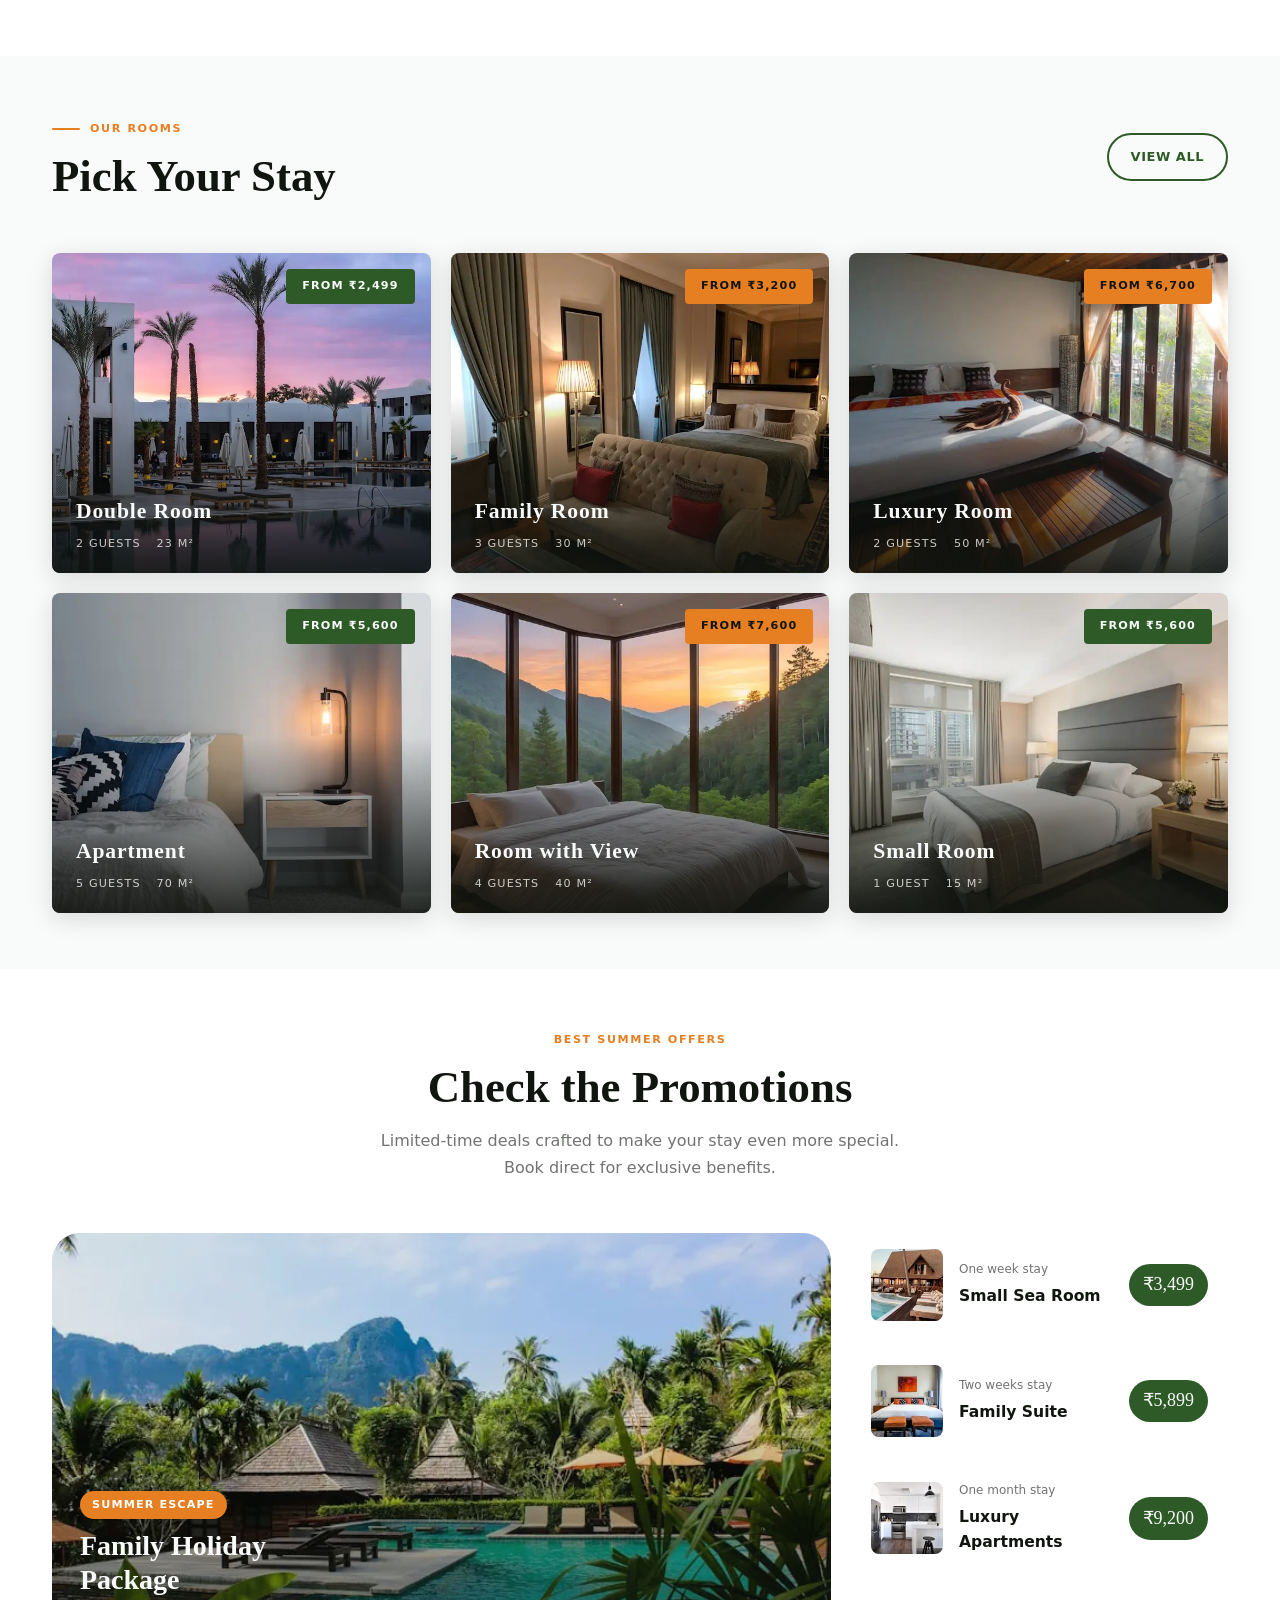
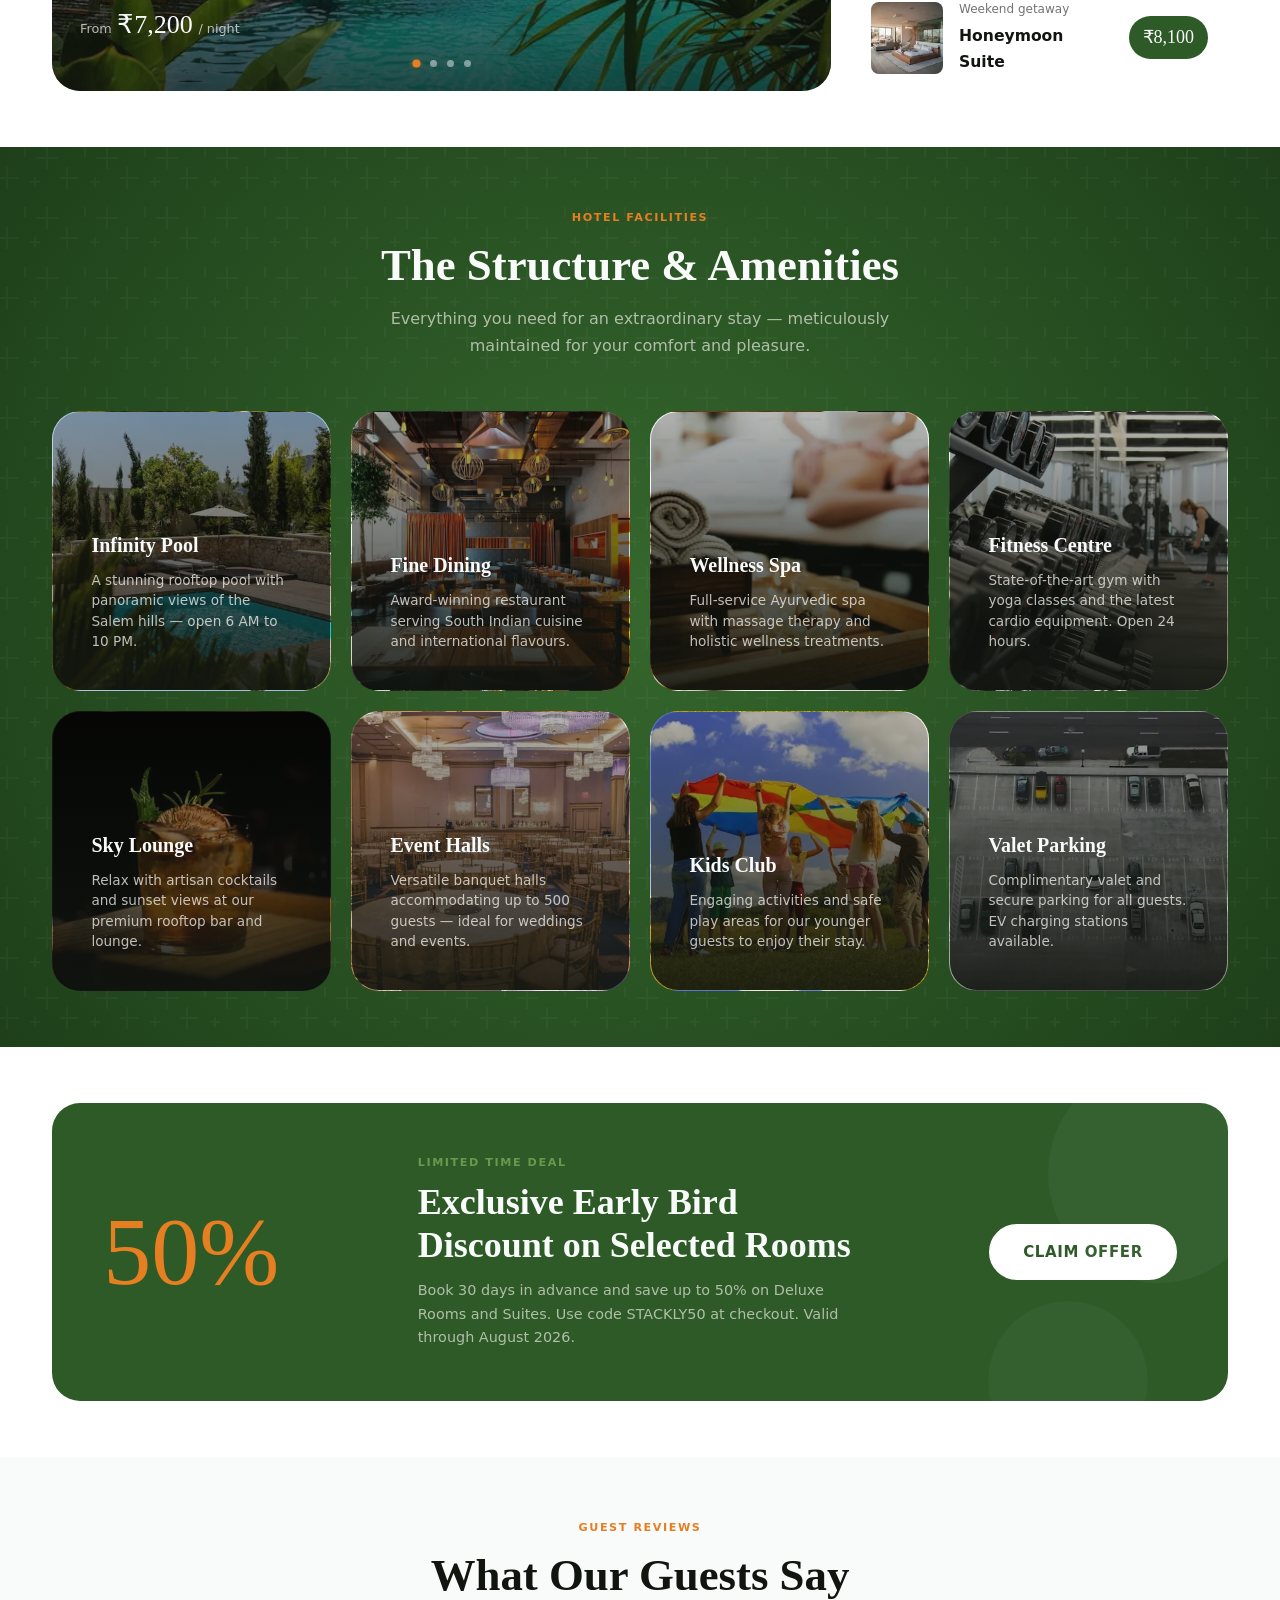
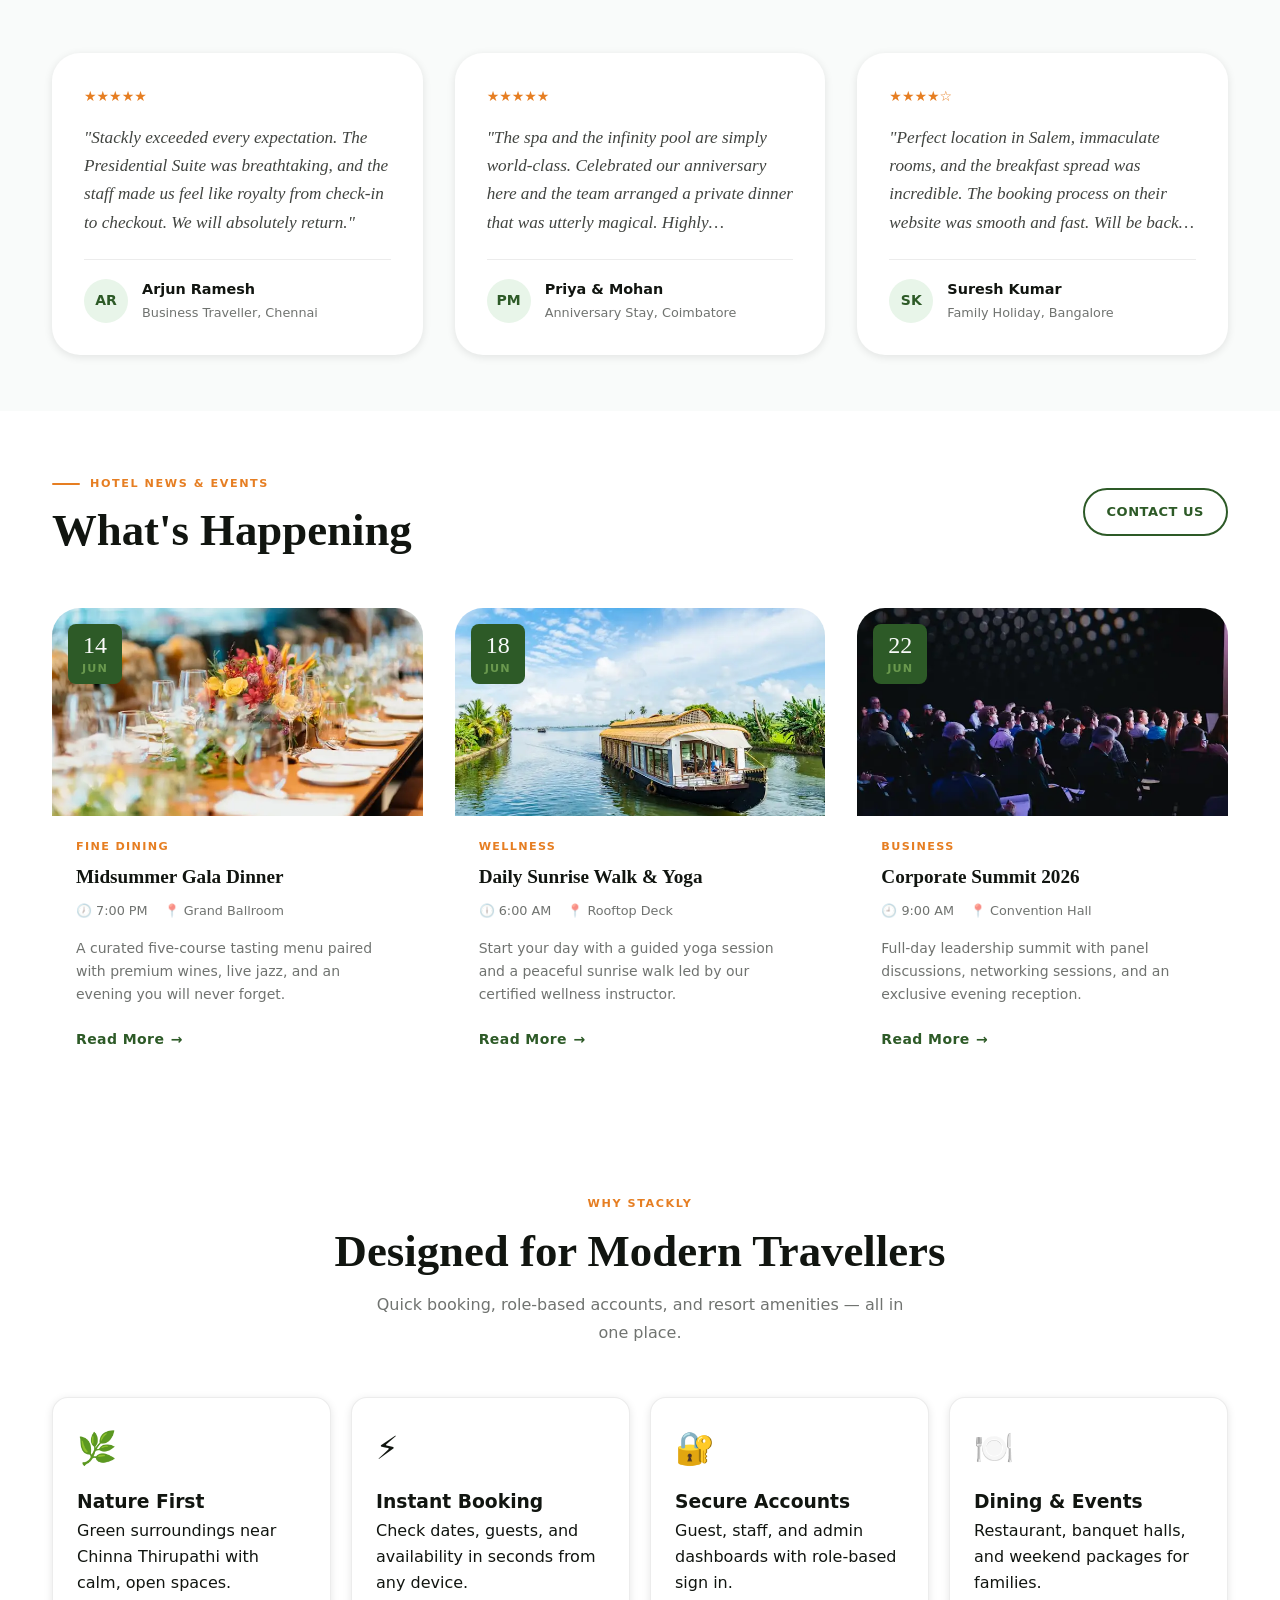
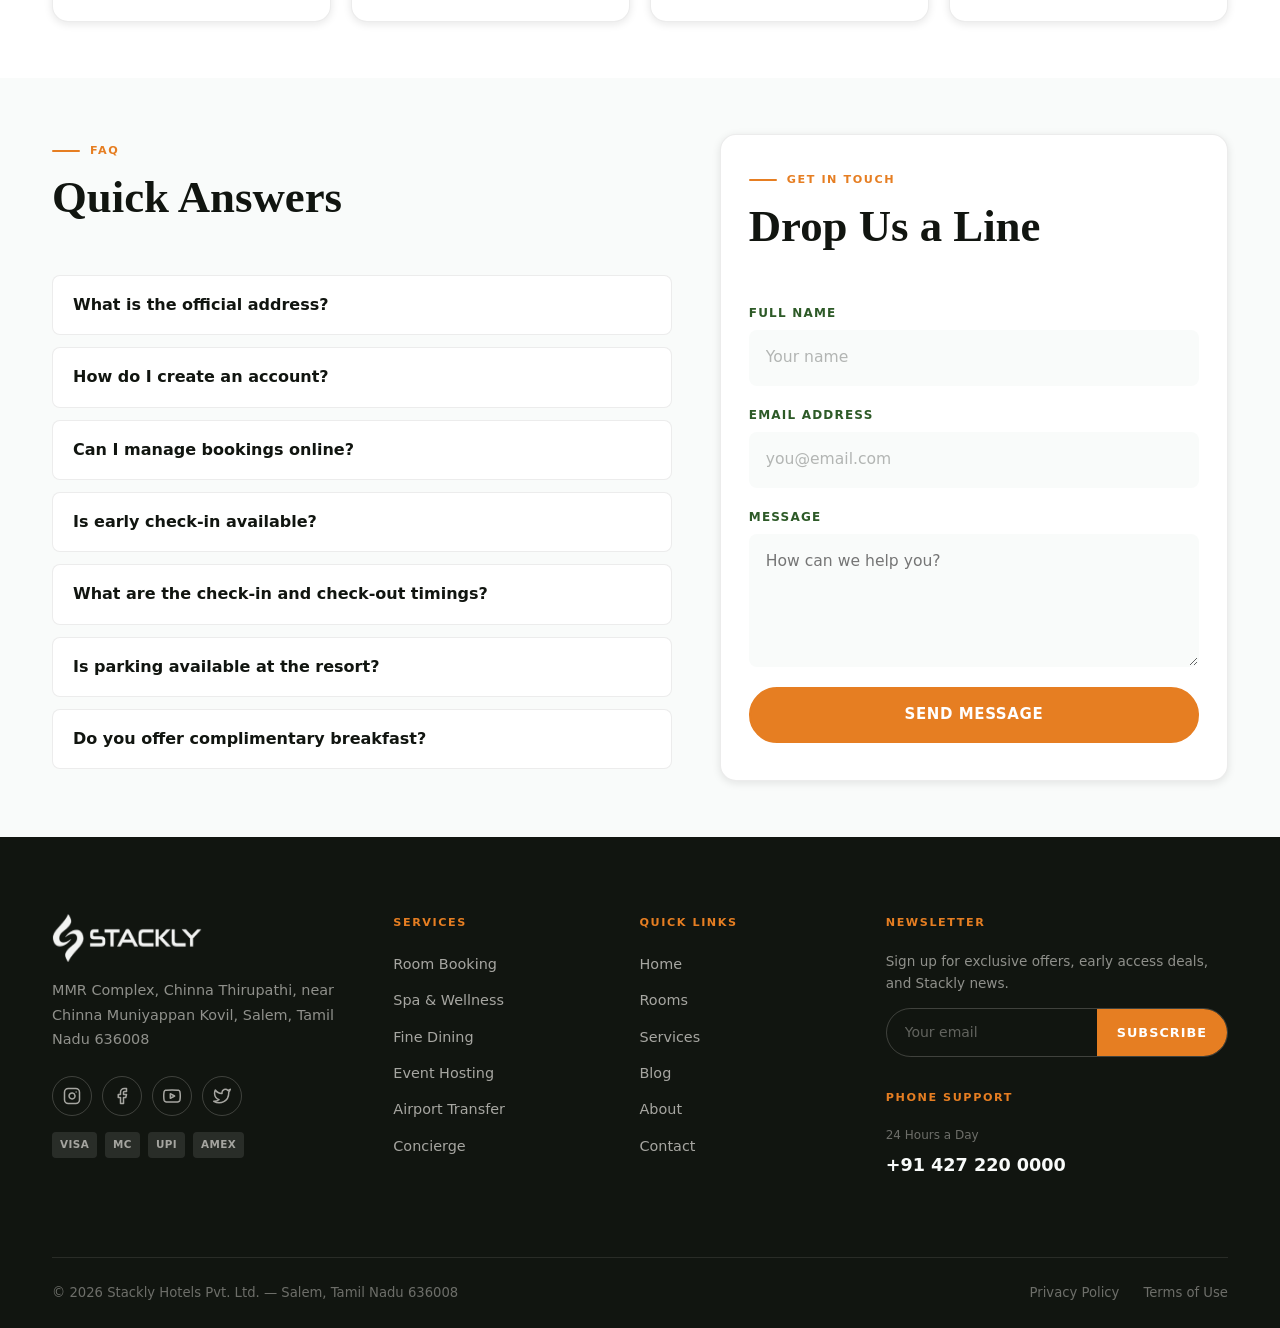
==== commit 85f88496: "Add files via upload" ====
--- a/index.html
+++ b/index.html
@@ -394,7 +394,7 @@
             <div class="promo-list-item__duration">One week stay</div>
             <div class="promo-list-item__name">Small Sea Room</div>
           </div>
-          <div class="promo-list-item__price">₹3,499</div>
+          <a href="booking.html" class="promo-list-item__price">₹3,499</a>
         </div>
 
         <div class="promo-list-item fade-right delay-2">
@@ -409,7 +409,7 @@
             <div class="promo-list-item__duration">Two weeks stay</div>
             <div class="promo-list-item__name">Family Suite</div>
           </div>
-          <div class="promo-list-item__price">₹5,899</div>
+          <a href="booking.html" class="promo-list-item__price">₹5,899</a>
         </div>
 
         <div class="promo-list-item fade-right delay-3">
@@ -424,7 +424,7 @@
             <div class="promo-list-item__duration">One month stay</div>
             <div class="promo-list-item__name">Luxury Apartments</div>
           </div>
-          <div class="promo-list-item__price">₹9,200</div>
+          <a href="booking.html" class="promo-list-item__price">₹9,200</a>
         </div>
 
         <div class="promo-list-item fade-right delay-4">
@@ -439,7 +439,7 @@
             <div class="promo-list-item__duration">Weekend getaway</div>
             <div class="promo-list-item__name">Honeymoon Suite</div>
           </div>
-          <div class="promo-list-item__price">₹8,100</div>
+          <a href="booking.html" class="promo-list-item__price">₹8,100</a>
         </div>
 
       </div>
@@ -618,7 +618,7 @@
             <span>📍 Grand Ballroom</span>
           </div>
           <p class="event-card__excerpt">A curated five-course tasting menu paired with premium wines, live jazz, and an evening you will never forget.</p>
-          <a href="contact.html" class="read-more-link">Read More <span>→</span></a>
+          <a href="404.html" class="read-more-link">Read More <span>→</span></a>
         </div>
       </article>
 
@@ -643,7 +643,7 @@
             <span>📍 Rooftop Deck</span>
           </div>
           <p class="event-card__excerpt">Start your day with a guided yoga session and a peaceful sunrise walk led by our certified wellness instructor.</p>
-          <a href="contact.html" class="read-more-link">Read More <span>→</span></a>
+          <a href="404.html" class="read-more-link">Read More <span>→</span></a>
         </div>
       </article>
 
@@ -668,7 +668,7 @@
             <span>📍 Convention Hall</span>
           </div>
           <p class="event-card__excerpt">Full-day leadership summit with panel discussions, networking sessions, and an exclusive evening reception.</p>
-          <a href="contact.html" class="read-more-link">Read More <span>→</span></a>
+          <a href="404.html" class="read-more-link">Read More <span>→</span></a>
         </div>
       </article>
 
--- a/style.css
+++ b/style.css
@@ -2020,7 +2020,8 @@
   position: relative;
   border-radius: var(--r-xl);
   overflow: hidden;
-  cursor: pointer;
+  /* The promo card itself isn't a link; only dots should show "clickable" cursor */
+  cursor: default;
   min-height: 260px;
 }
 
@@ -4332,6 +4333,8 @@
     background: transparent;
     box-shadow: none;
     backdrop-filter: none;
+    /* Let taps reach overlay logo (navbar stacks above nav-overlay) */
+    pointer-events: none;
   }
 
   body.nav-menu-open .navbar__logo {
@@ -4340,6 +4343,7 @@
   }
 
   body.nav-menu-open .navbar__burger {
+    pointer-events: auto;
     background: rgba(255, 255, 255, 0.14);
   }
 
@@ -4827,13 +4831,23 @@
   }
 
   .promo-dots {
-    bottom: 0.85rem;
-    gap: 0.4rem;
+    /* Raise dots to avoid overlapping the fixed urgency ticker on small screens */
+    bottom: 1.6rem;
+    gap: 0.32rem;
   }
 
   .promo-dot {
-    width: 6px;
-    height: 6px;
+    width: 5px !important;
+    height: 5px !important;
+    min-width: 5px !important;
+    min-height: 5px !important;
+    max-width: 5px !important;
+    max-height: 5px !important;
+    border-radius: 50% !important;
+    padding: 0 !important;
+    line-height: 0 !important;
+    appearance: none;
+    -webkit-appearance: none;
   }
 
   .about-timeline__entry {
@@ -5172,4 +5186,6 @@
   .page-content {
     padding-top: 1.5rem;
   }
+
+  
 }
